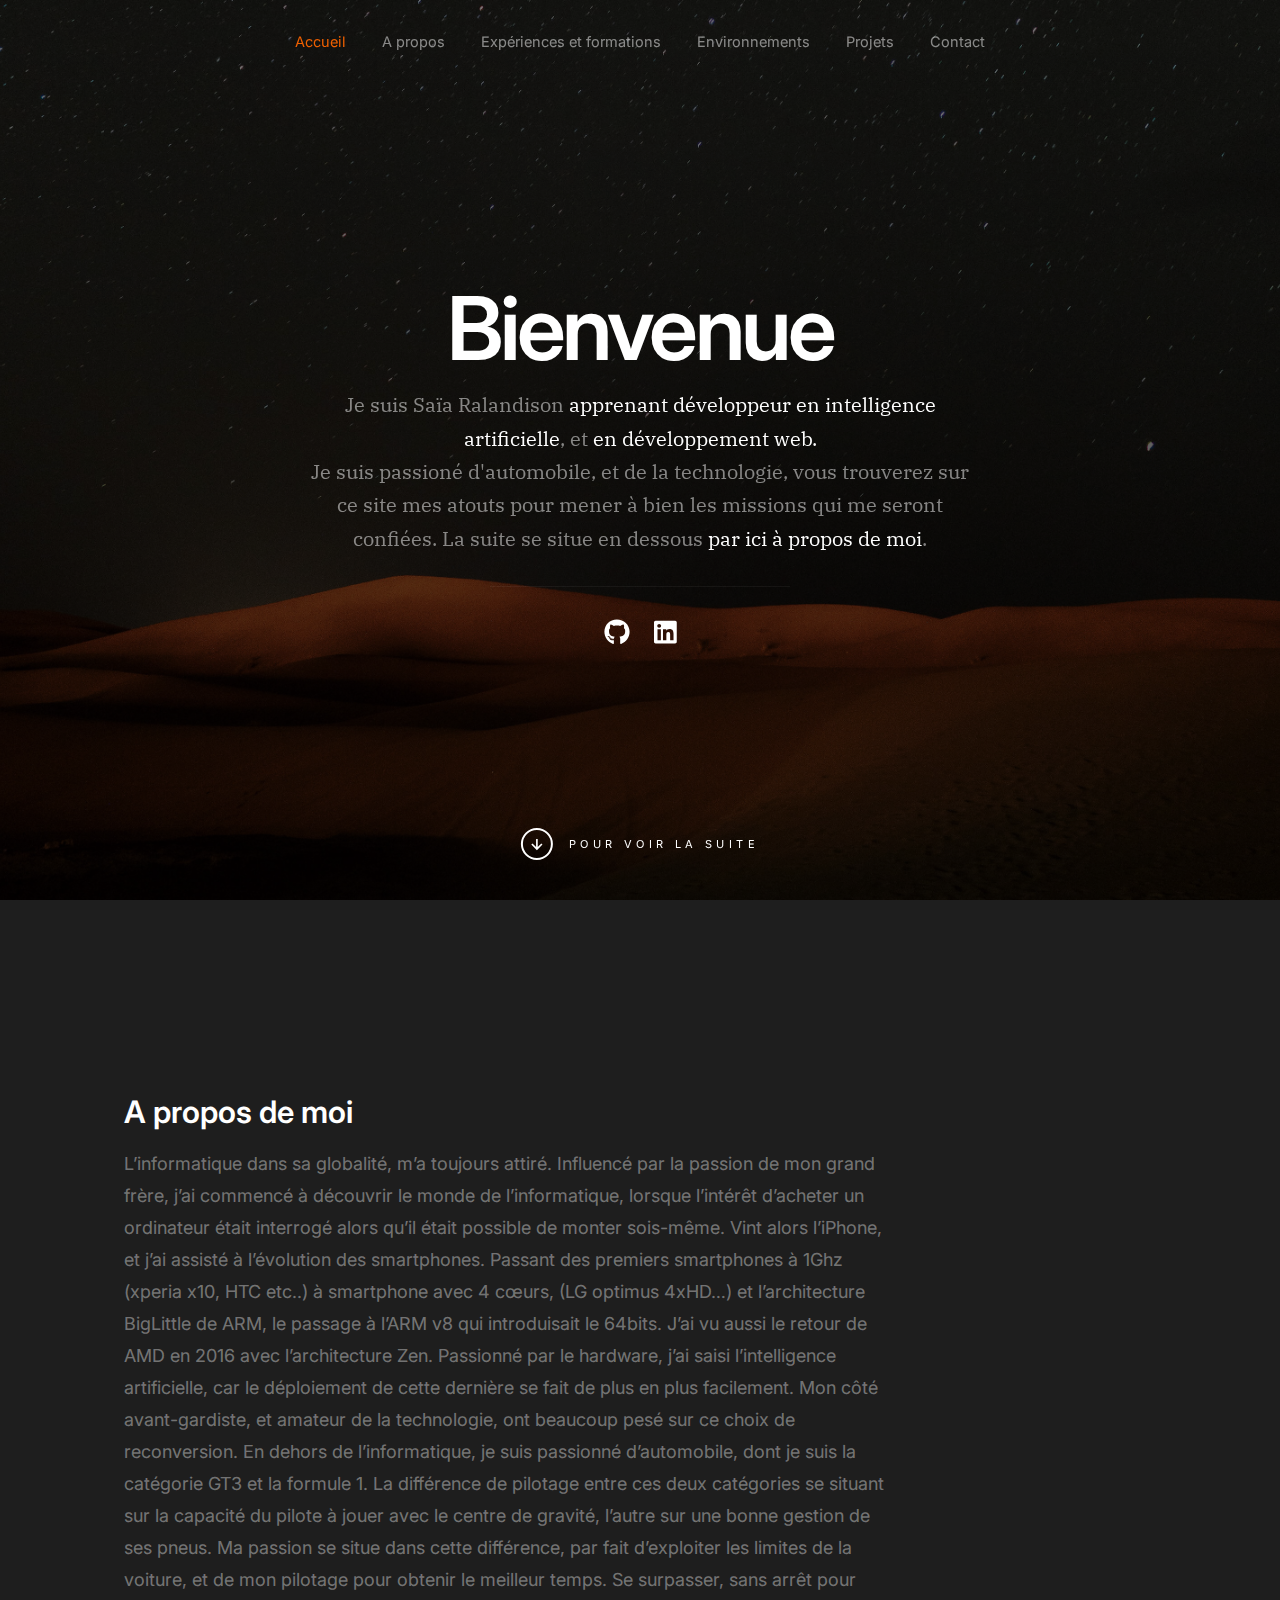
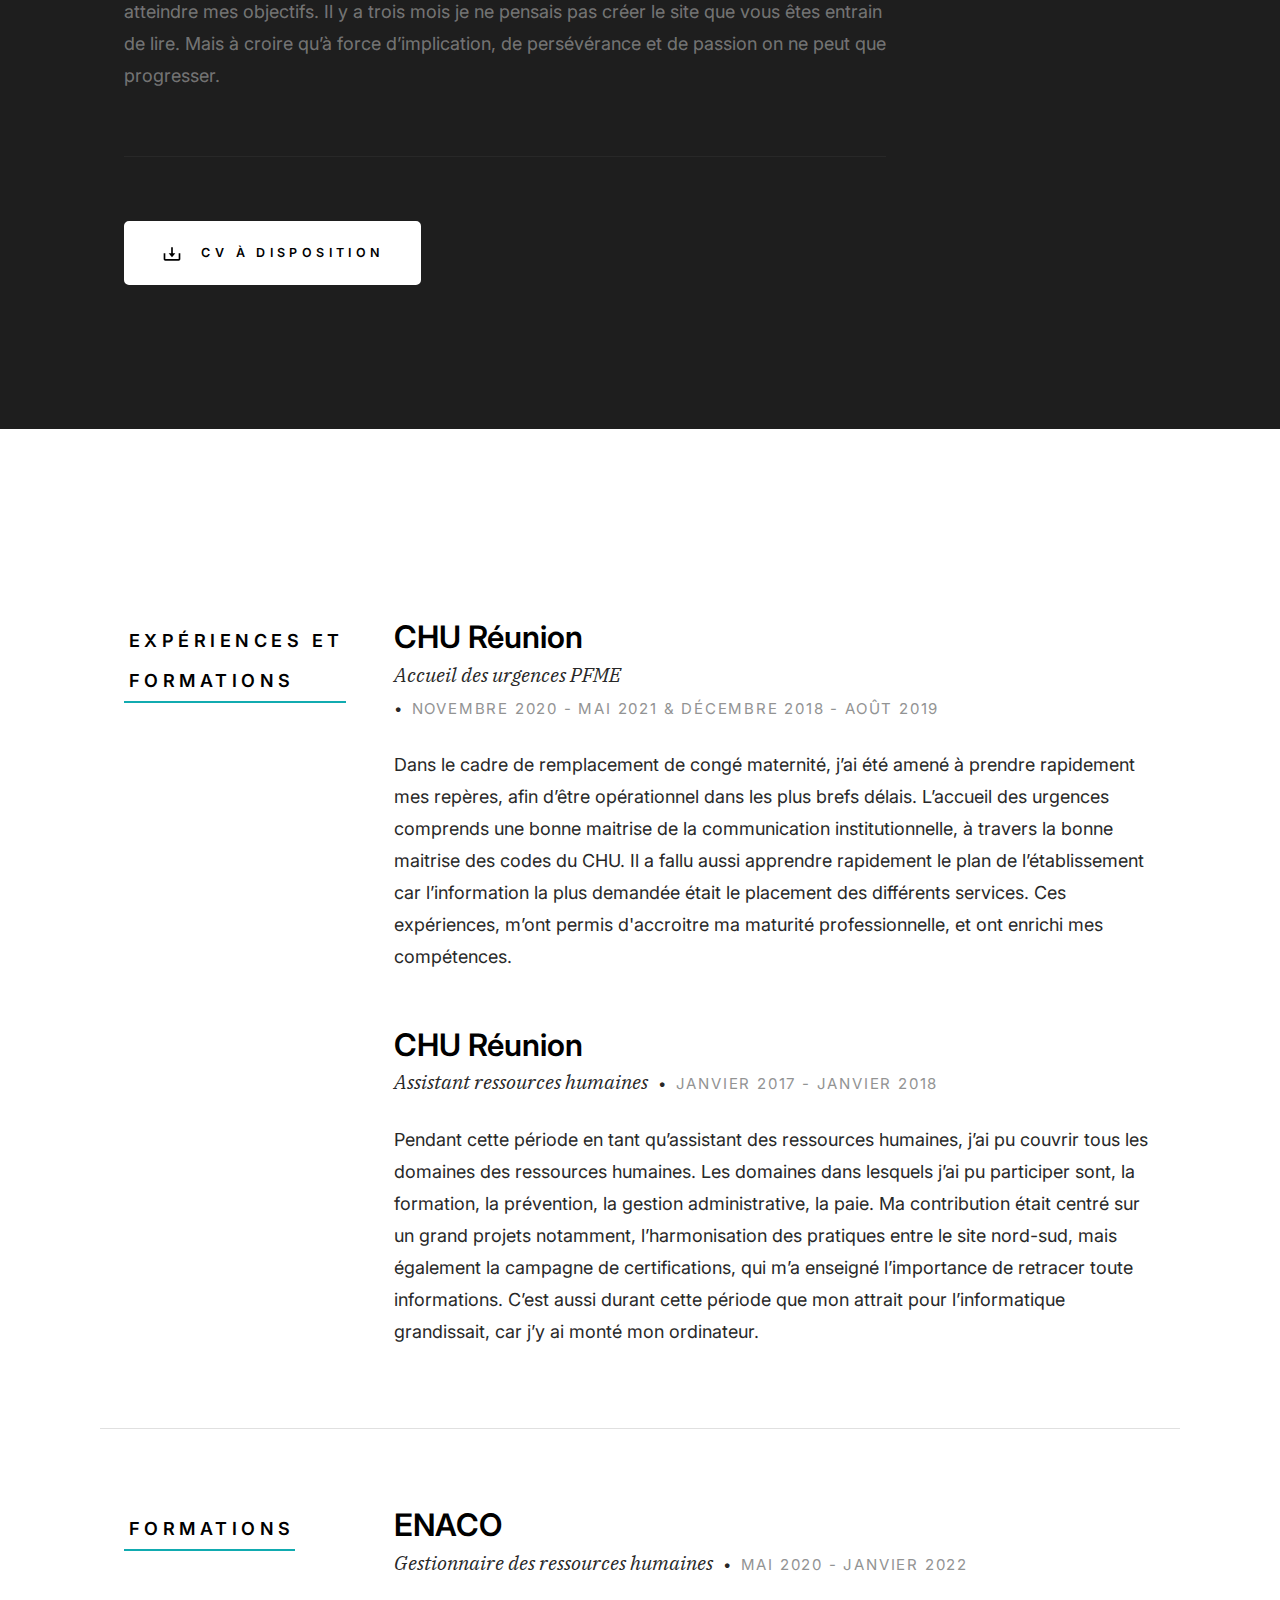
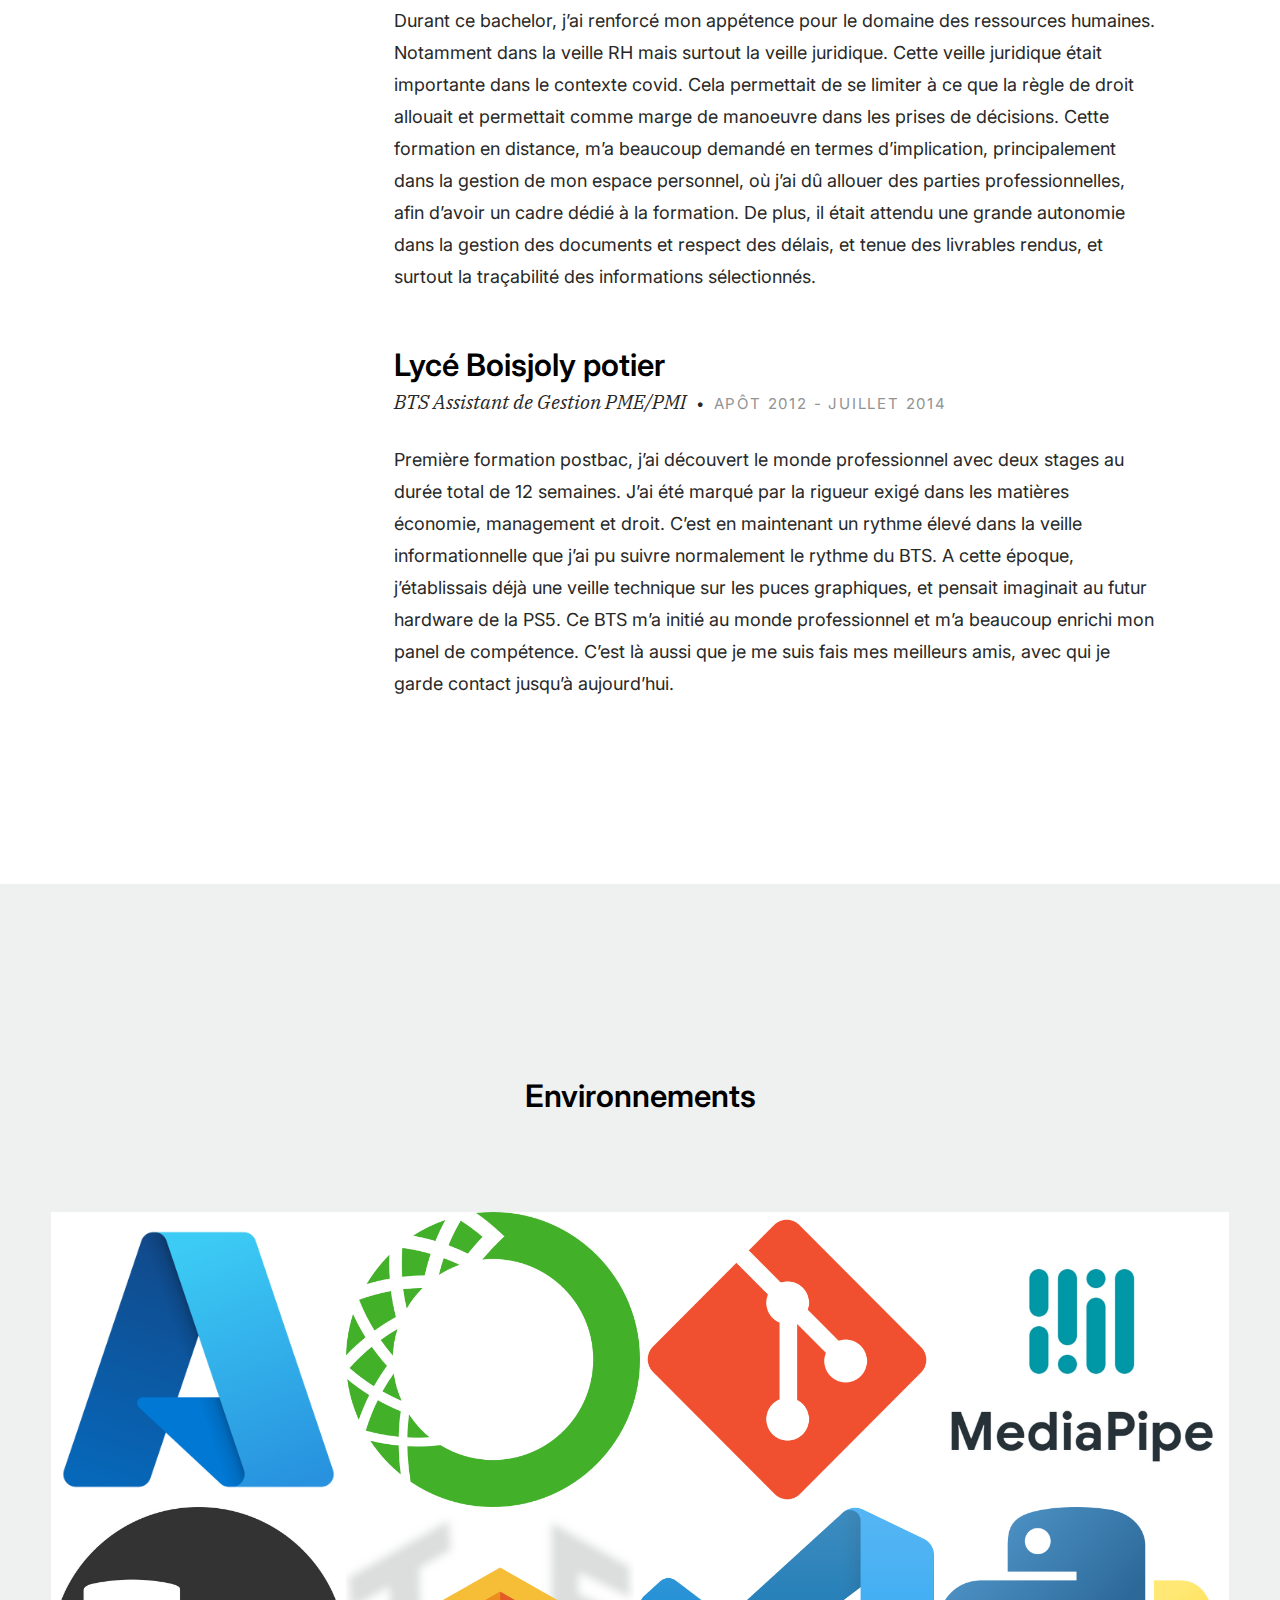
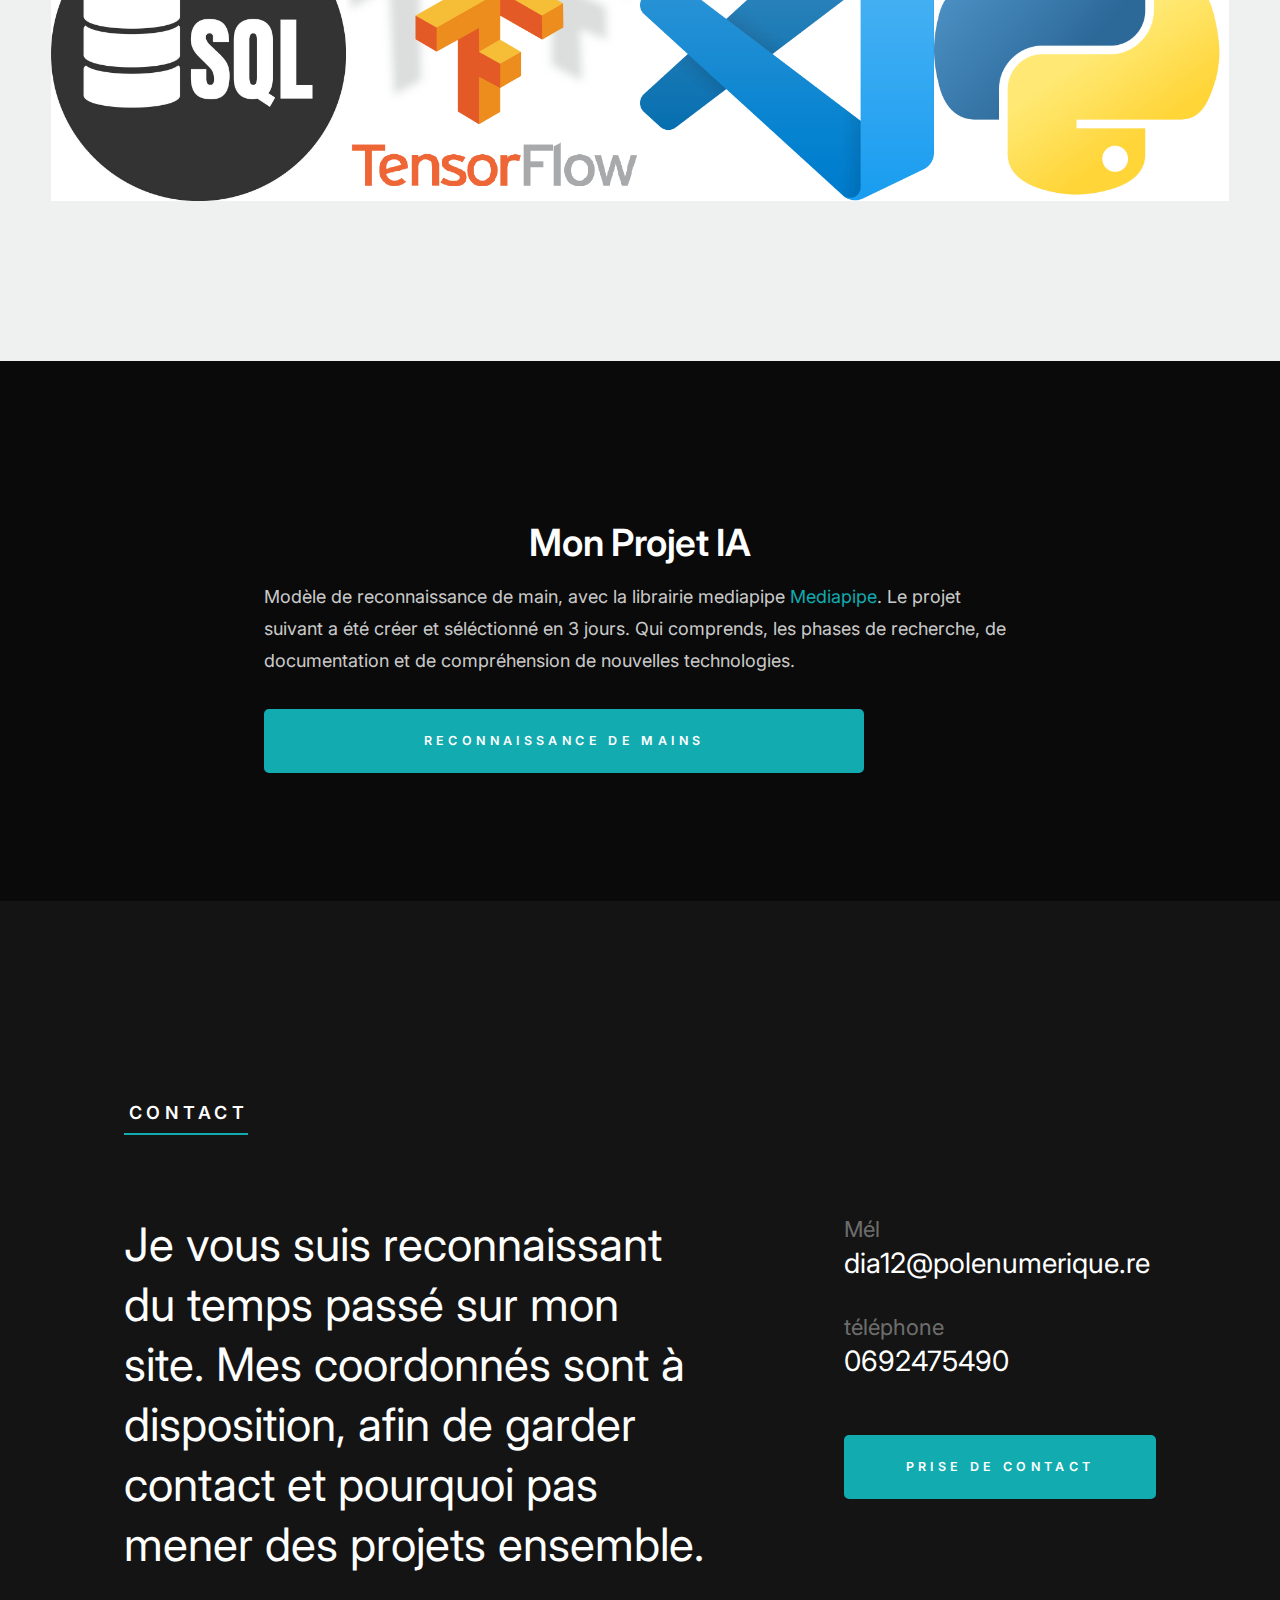
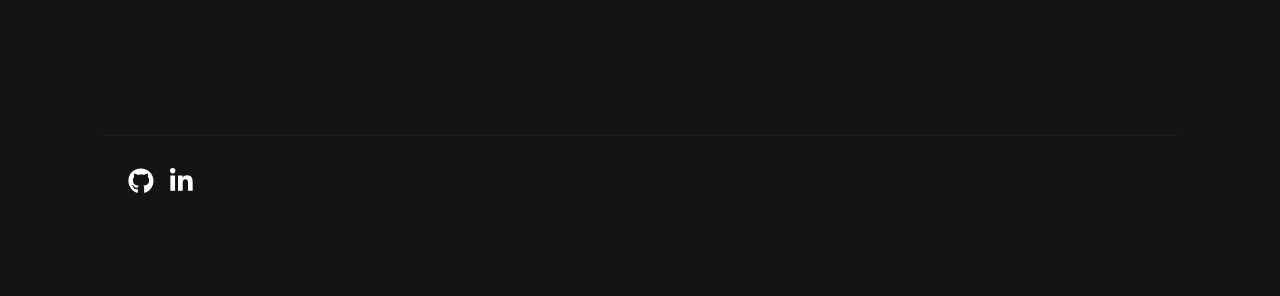
==== index.html @ fed70a03 "Maj mineur notamment meta" ====
<!DOCTYPE html>
<html class="no-js" lang="fr">
<head>

    <!--- basic page needs
    ================================================== -->
    <meta charset="utf-8">
    <title>Portfolio Saïa</title>
    <meta name="portfolio" content="">
    <meta name="saia, ralandison" content="">

    <!-- mobile specific metas
    ================================================== -->
    <meta name="viewport" content="width=device-width, initial-scale=1">

    <!-- CSS
    ================================================== -->
    <link rel="stylesheet" href="css/styles.css">
    <link rel="stylesheet" href="css/vendor.css">

    <!-- script
    ================================================== -->
    <script defer src="js/vendor/fontawesome/all.min.js"></script>

    <!-- favicons
    ================================================== -->
    <link rel="apple-touch-icon" sizes="180x180" href="apple-touch-icon.png">
    <link rel="icon" type="image/png" sizes="32x32" href="icone1.png">
    <link rel="icon" type="image/png" sizes="16x16" href="icone2.png">
    <link rel="manifest" href="site.webmanifest">

</head>

<body id="top" class="ss-preload">


    <!-- preloader
    ================================================== -->
    <div id="preloader">
        <div id="loader"></div>
    </div>


    <!-- header
    ================================================== -->
    <header class="s-header">
        <div class="row s-header__nav-wrap">
            <nav class="s-header__nav">
                <ul>
                    <li class="current"><a class="smoothscroll" href="#hero">Accueil</a></li>
                    <li><a class="smoothscroll" href="#about">A propos</a></li>
                    <li><a class="smoothscroll" href="#resume">Expériences et formations </a></li>
                    <li><a class="smoothscroll" href="#portfolio">Environnements</a></li>
                    <li><a class="smoothscroll" href="#testimonials">Projets</a></li>
                    <li><a class="smoothscroll" href="#contact">Contact</a></li>
                </ul>
            </nav>
        </div> <!-- end row -->
        
        <a class="s-header__menu-toggle" href="#0" title="Menu">
            <span class="s-header__menu-icon"></span>
        </a>
    </header> <!-- end s-header -->


    <!-- hero
    ================================================== -->
    <section id="hero" class="s-hero target-section">

        <div class="s-hero__bg rellax" data-rellax-speed="-7"></div>

        <div class="row s-hero__content">
            <div class="column">

                <div class="s-hero__content-about">

                    <h1>Bienvenue</h1>

                    <h3>
                    Je suis Saïa Ralandison <span>apprenant développeur en intelligence artificielle</span>,  et <span> en développement web.</span><br> Je suis passioné
                    d'automobile, et de la technologie, vous trouverez sur ce site mes atouts pour mener à bien les missions qui me seront confiées. La suite se situe en dessous <a class="smoothscroll" href="#about">par ici</a>
                    <a class="smoothscroll" href="#about">à propos de moi</a>.
                    </h3>
                    
                    <div class="s-hero__content-social">
                        <!-- <a href="#0"><i class="fab fa-facebook-square" aria-hidden="true"></i></a>
                        <a href="#0"><i class="fab fa-twitter" aria-hidden="true"></i></a>
                        <a href="#0"><i class="fab fa-instagram" aria-hidden="true"></i></a>
                        <a href="#0"><i class="fab fa-dribbble" aria-hidden="true"></i></a> -->
                        <a href="https://github.com/SaiaR1523"><i class="fab fa-github" aria-hidden="true"></i></a>
                        <a href="https://www.linkedin.com/in/saia-ralandison-1a84a323a/"><i class="fab fa-linkedin" aria-hidden="true"></i></a>
                    </div>

                </div> <!-- end s-hero__content-about -->

            </div>
        </div> <!-- s-hero__content -->

        <div class="s-hero__scroll">
            <a href="#about" class="s-hero__scroll-link smoothscroll">
                <span class="scroll-arrow">
                    <svg xmlns="http://www.w3.org/2000/svg" width="24" height="24" viewBox="0 0 24 24" style="fill:rgba(0, 0, 0, 1);transform:;-ms-filter:"><path d="M18.707 12.707L17.293 11.293 13 15.586 13 6 11 6 11 15.586 6.707 11.293 5.293 12.707 12 19.414z"></path></svg>
                </span>
                <span class="scroll-text">Pour voir la suite</span>
            </a>
        </div> <!-- s-hero__scroll -->

    </section> <!-- end s-hero -->


    <!-- about
    ================================================== -->
    <section id="about" class="s-about target-section">

        <div class="row">
            <!-- <div class="column large-3 tab-12">
                <img class="s-about__pic" src="images/avatars/user-06.jpg" alt="">
            </div> -->
            <div class="column large-9 tab-12 s-about__content">
                <h3>A propos de moi </h3>
                <p>
                    L’informatique dans sa globalité, m’a toujours attiré. Influencé par la passion de mon grand frère, 
                    j’ai commencé à découvrir le monde de l’informatique, lorsque l’intérêt d’acheter un ordinateur 
                    était interrogé alors qu’il était possible de monter sois-même. 
                    Vint alors l’iPhone, et j’ai assisté à l’évolution des smartphones. 
                    Passant des premiers smartphones à 1Ghz (xperia x10, HTC etc..) à smartphone avec 4 cœurs, (LG optimus 4xHD…) 
                    et l’architecture BigLittle de ARM, le passage à l’ARM v8 qui introduisait le 64bits. 
                    J’ai vu aussi le retour de AMD en 2016 avec l’architecture Zen. Passionné par le hardware, 
                    j’ai saisi l’intelligence artificielle, car le déploiement de cette dernière se fait de plus en plus facilement. 
                    Mon côté avant-gardiste, et amateur de la technologie, ont beaucoup pesé sur ce choix de reconversion. 
                    En dehors de l’informatique, je suis passionné d’automobile, dont je suis la catégorie GT3 et la formule 1. 
                    La différence de pilotage entre ces deux catégories se situant sur la capacité du pilote à 
                    jouer avec le centre de gravité, l’autre sur une bonne gestion de ses pneus. 
                    Ma passion se situe dans cette différence, par fait d’exploiter les limites de la voiture, et de mon pilotage pour obtenir le meilleur temps.  
                    Se surpasser, sans arrêt pour atteindre mes objectifs. 
                    Il y a trois mois je ne pensais pas créer le site que vous êtes entrain de lire. 
                    Mais à croire qu’à force d’implication, de persévérance et de passion on ne peut que progresser. 
                                                           
                </p>

                <hr>

                <div class="row s-about__content-bottom">
                    <!-- <div class="column w-1000-stack">
                        <h3>Contact Details</h3>
    
                        <p>
                        Jonathan Doe <br>
                        1600 Amphitheatre Parkway <br>
                        Mountain View, CA 94043 US <br>
                        <a href="tel:+1975432345">+197 543 2345</a> <br>
                        <a href="mailto:#0">sayhello@ceevee.com</a>
                        </p>
                        
                    </div> -->
                    <div class="column w-1000-stack">
                        <a href="cvSaiaR.pdf" target="_blank" class="btn btn--download">
                            <svg xmlns="http://www.w3.org/2000/svg" width="24" height="24" viewBox="0 0 24 24" style="fill:rgba(0, 0, 0, 1);transform:;-ms-filter:"><path d="M12 16L16 11 13 11 13 4 11 4 11 11 8 11z"></path><path d="M20,18H4v-7H2v7c0,1.103,0.897,2,2,2h16c1.103,0,2-0.897,2-2v-7h-2V18z"></path></svg>
                            CV à disposition 
                        </a>
                    </div>
                </div>
            </div>
        </div> <!-- end row -->

    </section> <!-- end s-about -->


    <!-- resume
    ================================================== -->
    <section id="resume" class="s-resume target-section">
        
        <div class="row s-resume__section">
            <div class="column large-3 tab-12">
                <h3 class="section-header-allcaps">Expériences et formations</h3>
            </div>
            <div class="column large-9 tab-12">
                <div class="resume-block">

                    <div class="resume-block__header">
                        <h4 class="h3">CHU Réunion</h4>
                        <p class="resume-block__header-meta">
                            <span>Accueil des urgences PFME</span> 
                            <span class="resume-block__header-date">
                                Novembre 2020 - Mai 2021 
                                & Décembre 2018 - Août 2019
                            </span>
                        </p>
                    </div>

                    <p>
                        Dans le cadre de remplacement de congé maternité, j’ai été amené à prendre rapidement mes repères, afin d’être opérationnel dans les plus brefs délais. 
                        L’accueil des urgences comprends une bonne maitrise de la communication institutionnelle, à travers la bonne maitrise des codes du CHU. 
                        Il a fallu aussi apprendre rapidement le plan de l’établissement car l’information la plus demandée était le placement des différents services. 
                        Ces expériences, m’ont permis d'accroitre ma maturité professionnelle, et ont enrichi mes compétences. 
                    </p>

                </div> <!-- end resume-block -->

                <div class="resume-block">

                    <div class="resume-block__header">
                        <h4 class="h3">CHU Réunion</h4>
                        <p class="resume-block__header-meta">
                            <span>Assistant ressources humaines</span> 
                            <span class="resume-block__header-date">
                                Janvier 2017 - Janvier 2018
                            </span>
                        </p>
                    </div>

                    <p>
                        Pendant cette période en tant qu’assistant des ressources humaines, j’ai pu couvrir tous les domaines des ressources humaines. 
                        Les domaines dans lesquels j’ai pu participer sont, la formation, la prévention, la gestion administrative, la paie. 
                        Ma contribution était centré sur un grand projets notamment, l’harmonisation des pratiques entre le site nord-sud, 
                        mais également la campagne de certifications, qui m’a enseigné l’importance de retracer toute informations. 
                        C’est aussi durant cette période que mon attrait pour l’informatique grandissait, car j’y ai monté mon ordinateur. 
                    </p>

                </div> <!-- end resume-block -->

            </div>
        </div> <!-- s-resume__section -->


        <div class="row s-resume__section">
            <div class="column large-3 tab-12">
                <h3 class="section-header-allcaps">Formations</h3>
            </div>
            <div class="column large-9 tab-12">
                <div class="resume-block">

                    <div class="resume-block__header">
                        <h4 class="h3">ENACO</h4>
                        <p class="resume-block__header-meta">
                            <span>Gestionnaire des ressources humaines</span> 
                            <span class="resume-block__header-date">
                                Mai 2020 - Janvier 2022
                            </span>
                        </p>
                    </div>

                    <p>
                        Durant ce bachelor, j’ai renforcé mon appétence pour le domaine des ressources humaines. Notamment dans la veille RH mais surtout la veille juridique. 
                        Cette veille juridique était importante dans le contexte covid. 
                        Cela permettait de se limiter à ce que la règle de droit allouait et permettait comme marge de manoeuvre dans les prises de décisions. 
                        Cette formation en distance, m’a beaucoup demandé en termes d’implication, principalement dans la gestion de mon espace personnel, 
                        où j’ai dû allouer des parties professionnelles, afin d’avoir un cadre dédié à la formation. 
                        De plus, il était attendu une grande autonomie dans la gestion des documents et respect des délais, et tenue des livrables rendus, 
                        et surtout la traçabilité des informations sélectionnés. 
                    </p>

                </div> <!-- end resume-block -->

                <div class="resume-block">

                    <div class="resume-block__header">
                        <h4 class="h3">Lycé Boisjoly potier</h4>
                        <p class="resume-block__header-meta">
                            <span>BTS Assistant de Gestion PME/PMI</span> 
                            <span class="resume-block__header-date">
                                Apôt 2012 - Juillet 2014 
                            </span>
                        </p>
                    </div>

                    <p>
                        Première formation postbac, j’ai découvert le monde professionnel avec deux stages au durée total de 12 semaines. 
                        J’ai été marqué par la rigueur exigé dans les matières économie, management et droit. 
                        C’est en maintenant un rythme élevé dans la veille informationnelle que j’ai pu suivre normalement le rythme du BTS. 
                        A cette époque, j’établissais déjà une veille technique sur les puces graphiques, et pensait imaginait au futur hardware de la PS5. 
                        Ce BTS m’a initié au monde professionnel et m’a beaucoup enrichi mon panel de compétence. 
                        C’est là aussi que je me suis fais mes meilleurs amis, avec qui je garde contact jusqu’à aujourd’hui.
                    </p>

                </div> <!-- end resume-block -->
            </div>
        </div> <!-- s-resume__section -->




    </section> <!-- end s-resume -->


    <!-- portfolio
    ================================================== -->
    <section id="portfolio" class="s-portfolio target-section">

        <div class="row s-portfolio__header">
            <div class="column large-12">
                <h3>Environnements</h3>
            </div>
        </div>

        <div class="row collapse block-large-1-4 block-medium-1-3 block-tab-1-2 block-500-stack folio-list">

            <div class="column folio-item">
                <a href="https://azure.microsoft.com/fr-fr/" class="folio-item__thumb modal-01" id="">
                    <img src="images/logoAzure.png" 
                         srcset="images/logoAzure.png, 
                                 images/logoAzure.png" alt="">
                </a>
            </div> <!-- end folio-item -->

            <div class="column folio-item">
                <a href="https://www.anaconda.com/products/distribution" class="folio-item__thumb modal-02" id="">
                    <img src="images/LogoAnaconda.png" 
                         srcset="images/LogoAnaconda.png, 
                         images/LogoAnaconda.png" alt="">
                </a>
            </div> <!-- end folio-item -->

            <div class="column folio-item">
                <a href="https://github.com/" class="folio-item__thumb modal-03" id="">
                    <img src="images/logoGit.png" 
                         srcset="images/logoGit.png, 
                         images/logoGit.png" alt="">
                </a>
            </div> <!-- end folio-item -->

            <div class="column folio-item">
                <a href="https://google.github.io/mediapipe/" class="folio-item__thumb modal-04" id="">
                    <img src="images/logoMediapipe.png" 
                         srcset="images/logoMediapipe.png, 
                         images/logoMediapipe.png" alt="">
                </a>
            </div> <!-- end folio-item -->

            <div class="column folio-item">
                <a href="https://sql.sh/" class="folio-item__thumb modal-05" id="">
                    <img src="images/logoSql.jpg" 
                         srcset="images/logoSql.jpg, 
                         images/logoSql.jpg" alt="">
                </a>
            </div> <!-- end folio-item -->

            <div class="column folio-item">
                <a href="https://www.tensorflow.org/" class="folio-item__thumb modal-06" id="">
                    <img src="images/logoTensor.png" 
                         srcset="images/logoTensor.png, 
                         images/logoTensor.png" alt="">
                </a>
            </div> <!-- end folio-item -->

            <div class="column folio-item">
                <a href="https://code.visualstudio.com/" class="folio-item__thumb modal-07" id="">
                    <img src="images/logoVsCode.png" 
                         srcset="images/logoVsCode.png, 
                         images/logoVsCode.png" alt="">
                </a>
            </div> <!-- end folio-item -->

            <div class="column folio-item">
                <a href="https://docs.python.org/3/library/index.html" class="folio-item__thumb modal-08" id="">
                    <img src="images/logoPython.jpg" 
                         srcset="images/logoPython.jpg, 
                         images/logoPython.jpg" alt="">
                </a>
            </div> <!-- end folio-item -->

        </div> <!-- end folio-list -->


        <!-- Modal Templates Popup
        =========================================================== -->
        <div id="modal-01" hidden>
            <div class="modal-popup">
                <img src="images/portfolio/gallery/g-droplet.jpg" alt="" />
    
                <div class="modal-popup__desc">
                    <h5>Droplet</h5>
                    <p>Odio soluta enim quos sit asperiores rerum rerum repudiandae cum. Vel voluptatem alias qui assumenda iure et expedita voluptatem. Ratione officiis quae.</p>
                    <ul class="modal-popup__cat">
                        <li>Branding</li>
                        <li>Product Design</li>
                    </ul>
                </div>
    
                <a href="https://www.behance.net/" class="modal-popup__details">Project link</a>
            </div>
        </div> <!-- end modal -->

        <div id="modal-02" hidden>
            <div class="modal-popup">
                <img src="images/portfolio/gallery/g-lamp.jpg" alt="" />
    
                <div class="modal-popup__desc">
                    <h5>The Lamp</h5>
                    <p>Proin gravida nibh vel velit auctor aliquet. Aenean sollicitudin, lorem quis bibendum auctor, nisi elit consequat ipsum, nec sagittis sem nibh id elit.</p>
                    <ul class="modal-popup__cat">
                        <li>Branding</li>
                    </ul>
                </div>
    
                <a href="https://www.behance.net/" class="modal-popup__details">Project link</a>
            </div>
        </div> <!-- end modal -->

        <div id="modal-03" hidden>
            <div class="modal-popup">
                <img src="images/portfolio/gallery/g-minimalismo.jpg" alt="" />
    
                <div class="modal-popup__desc">
                    <h5>Minimalismo</h5>
                    <p>Exercitationem reprehenderit quod explicabo consequatur aliquid ut magni ut. Deleniti quo corrupti illum velit eveniet ratione necessitatibus ipsam mollitia.</p>
                    <ul class="modal-popup__cat">
                        <li>Product Design</li>
                    </ul>
                </div>
    
                <a href="https://www.behance.net/" class="modal-popup__details">Project link</a>
            </div>
        </div> <!-- end modal -->

        <div id="modal-04" hidden>
            <div class="modal-popup">
                <img src="images/portfolio/gallery/g-shutterbug.jpg" alt="" />
    
                <div class="modal-popup__desc">
                    <h5>Shutterbug</h5>
                    <p>Dolores velit qui quos nobis. Aliquam delectus voluptas quos possimus non voluptatem voluptas voluptas. Est doloribus eligendi porro doloribus voluptatum.</p>
                    <ul class="modal-popup__cat">
                        <li>E-Commerce</li>
                    </ul>
                </div>
    
                <a href="https://www.behance.net/" class="modal-popup__details">Project link</a>
            </div>
        </div> <!-- end modal -->

        <div id="modal-05" hidden>
            <div class="modal-popup">

                <img src="images/portfolio/gallery/g-fuji.jpg" alt="" />
    
                <div class="modal-popup__desc">
                    <h5>Fuji</h5>
                    <p>Proin gravida nibh vel velit auctor aliquet. Aenean sollicitudin, lorem quis bibendum auctor, nisi elit consequat ipsum, nec sagittis sem nibh id elit.</p>
                    <ul class="modal-popup__cat">
                        <li>Product Design</li>
                    </ul>
                </div>
    
                <a href="https://www.behance.net/" class="modal-popup__details">Project link</a>
            </div>
        </div> <!-- end modal -->

        <div id="modal-06" hidden>
            <div class="modal-popup">
                <img src="images/portfolio/gallery/g-skaterboy.jpg" alt="" />
    
                <div class="modal-popup__desc">
                    <h5>Skaterboy</h5>
                    <p>Quisquam vel libero consequuntur autem voluptas. Qui aut vero. Omnis fugit mollitia cupiditate voluptas. Aenean sollicitudin, lorem quis bibendum auctor.</p>
                    <ul class="modal-popup__cat">
                        <li>Branding</li>
                        <li>Product Design</li>
                    </ul>
                </div>
    
                <a href="https://www.behance.net/" class="modal-popup__details">Project link</a>
            </div>
        </div> <!-- end modal -->

        <div id="modal-07" hidden>
            <div class="modal-popup">
                <img src="images/portfolio/gallery/g-rucksack.jpg" alt="" />
    
                <div class="modal-popup__desc">
                    <h5>Rucksack</h5>
                    <p>Odio soluta enim quos sit asperiores rerum rerum repudiandae cum. Vel voluptatem alias qui assumenda iure et expedita voluptatem. Ratione officiis quae.</p>
                    <ul class="modal-popup__cat">
                        <li>Branding</li>
                        <li>Product Design</li>
                    </ul>
                </div>
    
                <a href="https://www.behance.net/" class="modal-popup__details">Project link</a>
            </div>
        </div> <!-- end modal -->

        <div id="modal-08" hidden>
            <div class="modal-popup">
                <img src="images/portfolio/gallery/g-sanddunes.jpg" alt="" />
    
                <div class="modal-popup__desc">
                    <h5>Sand Dunes</h5>
                    <p>Proin gravida nibh vel velit auctor aliquet. Aenean sollicitudin, lorem quis bibendum auctor, nisi elit consequat ipsum, nec sagittis sem nibh id elit.</p>
                    <ul class="modal-popup__cat">
                        <li>Web Design</li>
                    </ul>
                </div>
    
                <a href="https://www.behance.net/" class="modal-popup__details">Project link</a>
            </div>
        </div> <!-- end modal -->


    </section> <!-- end s-portfolio -->


    <!-- CTA
    ================================================== -->
    <section id="testimonials" class="s-testimonials target-section">

        <div class="row">
            <div class="column">
                <h3 class="h2 section-desc">
                    Mon Projet IA
                </h3>
            </div>
        </div> <!-- end heading-block -->

        <div class="row cta-content">
            <div class="column">
                <p>
               Modèle de reconnaissance de main, avec la librairie mediapipe <a href="https://google.github.io/mediapipe/">Mediapipe</a>.
                Le projet suivant a été créer et séléctionné en 3 jours. Qui comprends, les phases
                de recherche, de documentation et de compréhension de nouvelles technologies.
                </p>

                <a href="projet1a/siteIa.html" class="btn btn--primary h-full-width">Reconnaissance de mains</a>
            </div>
        </div> <!-- end cta-content -->

    </section> <!-- end s-cta -->


    <!-- contact
    ================================================== -->
    <section id="contact" class="s-contact target-section">

        <div class="row s-contact__header">
            <div class="column large-12">
                <h3 class="section-header-allcaps">Contact</h3>
            </div>
        </div>

        <div class="row s-contact__content">

            <div class="column large-7 medium-12">

                <h4 class="huge-text">
                Je vous suis reconnaissant du temps passé sur mon site. 
                Mes coordonnés sont à disposition, afin de garder contact et pourquoi pas mener des projets ensemble.
                </h4> 

            </div>

            <div class="column large-4 medium-12">

                <div class="row contact-infos">
                    <div class="column large-12 medium-6 tab-12">
                        <div class="contact-block">
                            <h5 class="contact-block__header">
                                Mél
                            </h5>
                            <p class="contact-block__content">
                                <a class="mailtoui" href="mailto:dia12@polenumerique.re">dia12@polenumerique.re</a>
                            </p>
                        </div> <!-- end contact-block -->
                    </div>
                    <div class="column large-12 medium-6 tab-12">
                        <div class="contact-block">
                            <h5 class="contact-block__header">
                                téléphone
                            </h5>
                            <p class="contact-block__content">
                                <a href="tel:+262692475490">0692475490</a>
                            </p>
                        </div> <!-- end contact-block -->
                    </div>

                    <div class="column large-12">
                        <a href="mailto:dia12@polenumerique.re" class="mailtoui btn btn--primary h-full-width">Prise de contact </a>
                    </div>
                </div> <!-- end contact-infos -->

            </div>
        </div> <!-- s-contact__content -->

    </section> <!-- end s-contact -->
    

    <!-- footer
    ================================================== -->
    <footer class="s-footer">
        <div class="row">
            <div class="column large-4 medium-6 w-1000-stack s-footer__social-block">
                <ul class="s-footer__social">
                    <!-- <li><a href="#0"><i class="fab fa-facebook-f" aria-hidden="true"></i></a></li>
                    <li><a href="#0"><i class="fab fa-twitter" aria-hidden="true"></i></a></li>
                    <li><a href="#0"><i class="fab fa-instagram" aria-hidden="true"></i></a></li> -->
                    <li><a href="https://github.com/SaiaR1523"><i class="fab fa-github" aria-hidden="true"></i></a></li>
                    <li><a href="https://www.linkedin.com/in/saia-ralandison-1a84a323a/"><i class="fab fa-linkedin-in" aria-hidden="true"></i></a></li>
                </ul>
            </div>

            <!-- <div class="column large-7 medium-6 w-1000-stack ss-copyright">
                <span>© Copyright Ceevee 2021</span> 
                <span>Design by <a href="https://www.styleshout.com/">StyleShout</a></span>
            </div>
        </div> -->

        <div class="ss-go-top">
            <a class="smoothscroll" title="Back to Top" href="#top">
                <svg xmlns="http://www.w3.org/2000/svg" viewBox="0 0 24 24"><path d="M6 4h12v2H6zm5 10v6h2v-6h5l-6-6-6 6z"/></svg>
             </a>
        </div> <!-- end ss-go-top -->
    </footer>


    <!-- Java Script
    ================================================== -->
    <script src="js/plugins.js"></script>
    <script src="js/main.js"></script>

</body>

</html>
---- css/styles.css ----
/* =================================================================== 
 * Ceevee Main Stylesheet
 * Template Ver. 2.0.0
 * 01-03-2021
 * ------------------------------------------------------------------
 *
 * TOC:
 * # settings and variables
 *      ## fonts
 *      ## colors
 *      ## vertical spacing and typescale
 *      ## grid variables
 * # normalize
 * # basic/base setup styles
 *      ## media
 *      ## typography resets
 *      ## links
 *      ## inputs
 * # Grid v3.0.0
 *      ## medium screen devices
 *      ## tablets
 *      ## mobile devices
 *      ## small mobile devices <= 400px
 * # block grids
 *      ## block grids - medium screen devices
 *      ## block grids - tablets
 *      ## block grids - mobile devices
 *      ## block grids - small mobile devices <= 400px
 * # MISC 
 * # custom grid, block grid STACK breakpoints
 * # base style overrides 
 *      ## links
 * # typography & general theme styles
 *      ## Lists
 *      ## responsive video container
 *      ## floated image
 *      ## tables
 *      ## spacing
 * # preloader
 *      ## page loaded
 * # forms 
 *      ## Style Placeholder Text
 * # buttons 
 * # additional components
 *      ## skillbars
 *      ## alert box
 *      ## pagination 
 * # common and reusable styles
 *      ## animation stuff 
 *      ## MailtoUI style overrides
 * # site header
 *      ## header nav
 *      ## mobile menu toggle 
 * # hero
 *      ## hero content
 *      ## hero social
 *      ## hero scrolldown
 *      ## animate intro content
 * # resume 
 *      ## resume block
 * # portfolio
 *      ## portfolio list
 *      ## modal popup
 * # CTA
 * # testimonials
 *      ## swiper style overrides
 *      ## testimonial slider 
 * # contact
 *      ## contact block
 * # footer
 *      ## footer social
 *      ## copyright
 *      ## go top
 *
 * ------------------------------------------------------------------ */


/* ===================================================================
 * # settings and variables
 *
 * ------------------------------------------------------------------- */

/* ------------------------------------------------------------------- 
 * ## fonts
 * ------------------------------------------------------------------- */
@import url("https://fonts.googleapis.com/css2?family=IBM+Plex+Serif:ital,wght@0,300;0,400;0,500;0,600;0,700;1,200;1,300;1,400;1,500;1,600&family=Inter:wght@300;400;500;600;700&display=swap");
:root {
    --font-1: "Inter", sans-serif;
    --font-2: "IBM Plex Serif", serif;
    /* monospace
     */
    --font-mono: Consolas, "Andale Mono", Courier, "Courier New", monospace;
}

/* ------------------------------------------------------------------- 
 * ## colors
 * ------------------------------------------------------------------- */
:root {
    /* color-1(#11ABB0)
     * color-2(#F06000)
     */
    --color-1: hsla(182, 82%, 38%, 1);
    --color-2: hsla(24, 100%, 47%, 1);

    /* theme color variations
     */
    --color-1-lighter: hsla(182, 82%, 58%, 1);
    --color-1-light  : hsla(182, 82%, 48%, 1);
    --color-1-dark   : hsla(182, 82%, 28%, 1);
    --color-1-darker : hsla(182, 82%, 18%, 1);
    --color-2-lighter: hsla(24, 100%, 67%, 1);
    --color-2-light  : hsla(24, 100%, 57%, 1);
    --color-2-dark   : hsla(24, 100%, 37%, 1);
    --color-2-darker : hsla(24, 100%, 27%, 1);

    /* feedback colors
     * color-error(#ffd1d2), color-success(#c8e675), 
     * color-info(#d7ecfb), color-notice(#fff099)
     */
    --color-error          : hsla(359, 100%, 91%, 1);
    --color-success        : hsla(76, 69%, 68%, 1);
    --color-info           : hsla(205, 82%, 91%, 1);
    --color-notice         : hsla(51, 100%, 80%, 1);
    --color-error-content  : hsla(359, 50%, 50%, 1);
    --color-success-content: hsla(76, 29%, 28%, 1);
    --color-info-content   : hsla(205, 32%, 31%, 1);
    --color-notice-content : hsla(51, 30%, 30%, 1);

    /* shades 
     * generated using 
     * Tint & Shade Generator 
     * (https://maketintsandshades.com/)
     */
    --color-black  : #000000;
    --color-gray-19: #0a0a0a;
    --color-gray-18: #141414;
    --color-gray-17: #1e1e1e;
    --color-gray-16: #282828;
    --color-gray-15: #323333;
    --color-gray-14: #3b3d3d;
    --color-gray-13: #454747;
    --color-gray-12: #4f5151;
    --color-gray-11: #595b5b;
    --color-gray-10: #636565;
    --color-gray-9 : #737474;
    --color-gray-8 : #828484;
    --color-gray-7 : #929393;
    --color-gray-6 : #a1a3a3;
    --color-gray-5 : #b1b2b2;
    --color-gray-4 : #c1c1c1;
    --color-gray-3 : #d0d1d1;
    --color-gray-2 : #e0e0e0;
    --color-gray-1 : #eff0f0;
    --color-white  : #ffffff;

    /* text
     */
    --color-text       : var(--color-gray-16);
    --color-text-dark  : var(--color-black);
    --color-text-light : var(--color-gray-7);
    --color-placeholder: var(--color-gray-7);

    /* buttons
     */
    --color-btn                   : var(--color-gray-3);
    --color-btn-text              : var(--color-black);
    --color-btn-hover             : var(--color-black);
    --color-btn-hover-text        : var(--color-white);
    --color-btn-primary           : var(--color-1);
    --color-btn-primary-text      : var(--color-white);
    --color-btn-primary-hover     : var(--color-2);
    --color-btn-primary-hover-text: var(--color-white);
    --color-btn-stroke            : var(--color-black);
    --color-btn-stroke-text       : var(--color-black);
    --color-btn-stroke-hover      : var(--color-black);
    --color-btn-stroke-hover-text : var(--color-white);

    /* others
     */
    --color-bg     : var(--color-gray-18);
    --color-border : var(--color-gray-2);
    --border-radius: 5px;
}

/* ------------------------------------------------------------------- 
 * ## vertical spacing and typescale
 * ------------------------------------------------------------------- */
:root {

    /* spacing
     * base font size: 18px 
     * vertical space unit : 32px
     */
    --base-size: 62.5%;
    --base-font-size: 1.8rem;
    --space: 3.2rem;

    /* vertical spacing 
     */
    --vspace-0_125: calc(0.125 * var(--space));
    --vspace-0_25 : calc(0.25 * var(--space));
    --vspace-0_5  : calc(0.5 * var(--space));
    --vspace-0_75 : calc(0.75 * var(--space));
    --vspace-0_875: calc(0.875 * var(--space));
    --vspace-1    : calc(var(--space));
    --vspace-1_25 : calc(1.25 * var(--space));
    --vspace-1_5  : calc(1.5 * var(--space));
    --vspace-1_75 : calc(1.75 * var(--space));
    --vspace-2    : calc(2 * var(--space));
    --vspace-2_5  : calc(2.5 * var(--space));
    --vspace-3    : calc(3 * var(--space));
    --vspace-3_5  : calc(3.5 * var(--space));
    --vspace-4    : calc(4 * var(--space));
    --vspace-4_5  : calc(4.5 * var(--space));
    --vspace-5    : calc(5 * var(--space));

    /* type scale
     * ratio 1:2 | base: 18px
     * -------------------------------------------------------
     *
     * --text-display-3 = (77.40px)
     * --text-display-2 = (64.50px)
     * --text-display-1 = (53.75px)
     * --text-xxxl      = (44.79px)
     * --text-xxl       = (37.32px)
     * --text-xl        = (31.10px)
     * --text-lg        = (25.92px)
     * --text-md        = (21.60px)
     * --text-size      = (18.00px) BASE
     * --text-sm        = (15.00px)
     * --text-xs        = (12.50px)
     *
     * -------------------------------------------------------
     */
    --text-scale-ratio: 1.2;
    --text-size       : var(--base-font-size);
    --text-xs         : calc((var(--text-size) / var(--text-scale-ratio)) / var(--text-scale-ratio));
    --text-sm         : calc(var(--text-xs) * var(--text-scale-ratio));
    --text-md         : calc(var(--text-sm) * var(--text-scale-ratio) * var(--text-scale-ratio));
    --text-lg         : calc(var(--text-md) * var(--text-scale-ratio));
    --text-xl         : calc(var(--text-lg) * var(--text-scale-ratio));
    --text-xxl        : calc(var(--text-xl) * var(--text-scale-ratio));
    --text-xxxl       : calc(var(--text-xxl) * var(--text-scale-ratio));
    --text-display-1  : calc(var(--text-xxxl) * var(--text-scale-ratio));
    --text-display-2  : calc(var(--text-display-1) * var(--text-scale-ratio));
    --text-display-3  : calc(var(--text-display-2) * var(--text-scale-ratio));

    /* default button height
     */
    --vspace-btn: var(--vspace-2);
}

/* on mobile devices below 600px
 */
@media screen and (max-width: 600px) {
    :root {
        --base-font-size: 1.6rem;
        --space: 2.8rem;
    }
}

/* ------------------------------------------------------------------- 
 * ## grid variables
 * ------------------------------------------------------------------- */
:root {

    /* widths for rows and containers
     */
    --width-full    : 100%;
    --width-max     : 1080px;
    --width-wide    : 1400px;
    --width-wider   : 1600px;
    --width-widest  : 1800px;
    --width-narrow  : 800px;
    --width-narrower: 600px;
    --width-grid-max: var(--width-max);

    /* gutters
     */
    --gutter-lg : 2.4rem;
    --gutter-md : 2rem;
    --gutter-mob: 1rem;
}


/* ==========================================================================
 * # normalize
 * normalize.css v8.0.1 | MIT License |
 * github.com/necolas/normalize.css
 *
 * -------------------------------------------------------------------------- */

/* ------------------------------------------------------------------- 
 * ## document
 * ------------------------------------------------------------------- */

/* 1. Correct the line height in all browsers.
 * 2. Prevent adjustments of font size after orientation changes in iOS.*/

html {
    line-height: 1.15;
    /* 1 */
    -webkit-text-size-adjust: 100%;
    /* 2 */
}

/* ------------------------------------------------------------------- 
 * ## sections
 * ------------------------------------------------------------------- */

/* Remove the margin in all browsers. */

body {
    margin: 0;
}

/* Render the `main` element consistently in IE. */

main {
    display: block;
}

/* Correct the font size and margin on `h1` elements within `section` and
 * `article` contexts in Chrome, Firefox, and Safari. */

h1 {
    font-size: 2em;
    margin: 0.67em 0;
}

/* ------------------------------------------------------------------- 
 * ## grouping
 * ------------------------------------------------------------------- */

/* 1. Add the correct box sizing in Firefox.
 * 2. Show the overflow in Edge and IE. */

hr {
    -webkit-box-sizing: content-box;
    box-sizing: content-box;
    /* 1 */
    height: 0;
    /* 1 */
    overflow: visible;
    /* 2 */
}

/* 1. Correct the inheritance and scaling of font size in all browsers.
 * 2. Correct the odd `em` font sizing in all browsers. */

pre {
    font-family: monospace, monospace;
    /* 1 */
    font-size: 1em;
    /* 2 */
}

/* ------------------------------------------------------------------- 
 * ## text-level semantics
 * ------------------------------------------------------------------- */

/* Remove the gray background on active links in IE 10. */

a {
    background-color: transparent;
}

/* 1. Remove the bottom border in Chrome 57-
 * 2. Add the correct text decoration in Chrome, Edge, IE, Opera, and Safari. */

abbr[title] {
    border-bottom: none;
    /* 1 */
    text-decoration: underline;
    /* 2 */
    -webkit-text-decoration: underline dotted;
    text-decoration: underline dotted;
    /* 2 */
}

/* Add the correct font weight in Chrome, Edge, and Safari. */

b, strong {
    font-weight: bolder;
}

/* 1. Correct the inheritance and scaling of font size in all browsers.
 * 2. Correct the odd `em` font sizing in all browsers. */

code, kbd, samp {
    font-family: monospace, monospace;
    /* 1 */
    font-size: 1em;
    /* 2 */
}

/* Add the correct font size in all browsers. */

small {
    font-size: 80%;
}

/* Prevent `sub` and `sup` elements from affecting the line height in
 * all browsers. */

sub, sup {
    font-size: 75%;
    line-height: 0;
    position: relative;
    vertical-align: baseline;
}

sub {
    bottom: -0.25em;
}

sup {
    top: -0.5em;
}

/* ------------------------------------------------------------------- 
 * ## embedded content
 * ------------------------------------------------------------------- */

/* Remove the border on images inside links in IE 10. */

img {
    border-style: none;
}

/* ------------------------------------------------------------------- 
 * ## forms
 * ------------------------------------------------------------------- */

/* 1. Change the font styles in all browsers.
 * 2. Remove the margin in Firefox and Safari. */

button, input, optgroup, select, textarea {
    font-family: inherit;
    /* 1 */
    font-size: 100%;
    /* 1 */
    line-height: 1.15;
    /* 1 */
    margin: 0;
    /* 2 */
}

/* Show the overflow in IE.
 * 1. Show the overflow in Edge. */

button, input {
    /* 1 */
    overflow: visible;
}

/* Remove the inheritance of text transform in Edge, Firefox, and IE.
 * 1. Remove the inheritance of text transform in Firefox. */

button, select {
    /* 1 */
    text-transform: none;
}

/* Correct the inability to style clickable types in iOS and Safari. */

button, [type="button"], [type="reset"], [type="submit"] {
    -webkit-appearance: button;
}

/* Remove the inner border and padding in Firefox. */

button::-moz-focus-inner, [type="button"]::-moz-focus-inner, [type="reset"]::-moz-focus-inner, [type="submit"]::-moz-focus-inner {
    border-style: none;
    padding: 0;
}

/* Restore the focus styles unset by the previous rule. */

button:-moz-focusring, [type="button"]:-moz-focusring, [type="reset"]:-moz-focusring, [type="submit"]:-moz-focusring {
    outline: 1px dotted ButtonText;
}

/* Correct the padding in Firefox. */

fieldset {
    padding: 0.35em 0.75em 0.625em;
}

/* 1. Correct the text wrapping in Edge and IE.
 * 2. Correct the color inheritance from `fieldset` elements in IE.
 * 3. Remove the padding so developers are not caught out when they zero out
 *    `fieldset` elements in all browsers. */

legend {
    -webkit-box-sizing: border-box;
    box-sizing: border-box;
    /* 1 */
    color: inherit;
    /* 2 */
    display: table;
    /* 1 */
    max-width: 100%;
    /* 1 */
    padding: 0;
    /* 3 */
    white-space: normal;
    /* 1 */
}

/* Add the correct vertical alignment in Chrome, Firefox, and Opera. */

progress {
    vertical-align: baseline;
}

/* Remove the default vertical scrollbar in IE 10+. */

textarea {
    overflow: auto;
}

/* 1. Add the correct box sizing in IE 10.
 * 2. Remove the padding in IE 10. */

[type="checkbox"], [type="radio"] {
    -webkit-box-sizing: border-box;
    box-sizing: border-box;
    /* 1 */
    padding: 0;
    /* 2 */
}

/* Correct the cursor style of increment and decrement buttons in Chrome. */

[type="number"]::-webkit-inner-spin-button, [type="number"]::-webkit-outer-spin-button {
    height: auto;
}

/* 1. Correct the odd appearance in Chrome and Safari.
 * 2. Correct the outline style in Safari. */

[type="search"] {
    -webkit-appearance: textfield;
    /* 1 */
    outline-offset: -2px;
    /* 2 */
}

/* Remove the inner padding in Chrome and Safari on macOS. */

[type="search"]::-webkit-search-decoration {
    -webkit-appearance: none;
}

/* 1. Correct the inability to style clickable types in iOS and Safari.
 * 2. Change font properties to `inherit` in Safari. */

::-webkit-file-upload-button {
    -webkit-appearance: button;
    /* 1 */
    font: inherit;
    /* 2 */
}

/* ------------------------------------------------------------------- 
 * ## interactive
 * ------------------------------------------------------------------- */

/* Add the correct display in Edge, IE 10+, and Firefox. */

details {
    display: block;
}

/* Add the correct display in all browsers. */

summary {
    display: list-item;
}

/* ------------------------------------------------------------------- 
 * ## misc
 * ------------------------------------------------------------------- */

/* Add the correct display in IE 10+. */

template {
    display: none;
}

/* Add the correct display in IE 10. */

[hidden] {
    display: none;
}


/* ===================================================================
 * # basic/base setup styles
 *
 * ------------------------------------------------------------------- */
html {
    font-size: 62.5%;
    -webkit-box-sizing: border-box;
    box-sizing: border-box;
}

*, *::before, *::after {
    -webkit-box-sizing: inherit;
    box-sizing: inherit;
}

body {
    font-weight: normal;
    line-height: 1;
    word-wrap: break-word;
    -moz-font-smoothing: grayscale;
    -moz-osx-font-smoothing: grayscale;
    -webkit-font-smoothing: antialiased;
    -webkit-overflow-scrolling: touch;
    -webkit-text-size-adjust: none;
}

/* ------------------------------------------------------------------- 
 * ## media
 * ------------------------------------------------------------------- */
svg, img, video embed, iframe, object {
    max-width: 100%;
    height: auto;
}

/* ------------------------------------------------------------------- 
 * ## typography resets
 * ------------------------------------------------------------------- */
div, dl, dt, dd, ul, ol, li, h1, h2, h3, h4, h5, h6, pre, form, p, blockquote, th, td {
    margin: 0;
    padding: 0;
}

p {
    font-size: inherit;
    text-rendering: optimizeLegibility;
}

em, i {
    font-style: italic;
    line-height: inherit;
}

strong, b {
    font-weight: bold;
    line-height: inherit;
}

small {
    font-size: 60%;
    line-height: inherit;
}

ol, ul {
    list-style: none;
}

li {
    display: block;
}

/* ------------------------------------------------------------------- 
 * ## links
 * ------------------------------------------------------------------- */
a {
    text-decoration: none;
    line-height: inherit;
}

a img {
    border: none;
}

/* ------------------------------------------------------------------- 
 * ## inputs
 * ------------------------------------------------------------------- */
fieldset {
    margin: 0;
    padding: 0;
}

input[type="email"], 
input[type="number"], 
input[type="search"], 
input[type="text"], 
input[type="tel"], 
input[type="url"], 
input[type="password"], textarea {
    -webkit-appearance: none;
    -moz-appearance: none;
    appearance: none;
}


/* ===================================================================
 * # Grid v3.0.0
 *
 *   -----------------------------------------------------------------
 * - Grid breakpoints are based on MAXIMUM WIDTH media queries, 
 *   meaning they apply to that one breakpoint and ALL THOSE BELOW IT.
 * - Grid columns without a specified width will automatically layout 
 *   as equal width columns.
 * ------------------------------------------------------------------- */

/* rows
 * ------------------------------------- */
.row {
    width: 92%;
    max-width: var(--width-grid-max);
    margin: 0 auto;
    display: -ms-flexbox;
    display: -webkit-box;
    display: flex;
    -ms-flex-flow: row wrap;
    -webkit-box-orient: horizontal;
    -webkit-box-direction: normal;
    flex-flow: row wrap;
}

.row .row {
    width: auto;
    max-width: none;
    margin-left: calc(var(--gutter-lg) * -1);
    margin-right: calc(var(--gutter-lg) * -1);
}

/* columns
 * -------------------------------------- */
.column {
    -ms-flex: 1 1 0%;
    -webkit-box-flex: 1;
    flex: 1 1 0%;
    padding: 0 var(--gutter-lg);
}

.collapse>.column, .column.collapse {
    padding: 0;
}

/* flex row containers utility classes
 */
.row.row-wrap {
    -ms-flex-wrap: wrap;
    flex-wrap: wrap;
}

.row.row-nowrap {
    -ms-flex-wrap: none;
    flex-wrap: nowrap;
}

.row.row-y-top {
    -ms-flex-align: start;
    -webkit-box-align: start;
    align-items: flex-start;
}

.row.row-y-bottom {
    -ms-flex-align: end;
    -webkit-box-align: end;
    align-items: flex-end;
}

.row.row-y-center {
    -ms-flex-align: center;
    -webkit-box-align: center;
    align-items: center;
}

.row.row-stretch {
    -ms-flex-align: stretch;
    -webkit-box-align: stretch;
    align-items: stretch;
}

.row.row-baseline {
    -ms-flex-align: baseline;
    -webkit-box-align: baseline;
    align-items: baseline;
}

.row.row-x-left {
    -ms-flex-pack: start;
    -webkit-box-pack: start;
    justify-content: flex-start;
}

.row.row-x-right {
    -ms-flex-pack: end;
    -webkit-box-pack: end;
    justify-content: flex-end;
}

.row.row-x-center {
    -ms-flex-pack: center;
    -webkit-box-pack: center;
    justify-content: center;
}

/* flex item utility alignment classes
 */
.align-center {
    margin: auto;
    -webkit-align-self: center;
    -ms-flex-item-align: center;
    -ms-grid-row-align: center;
    align-self: center;
}

.align-left {
    margin-right: auto;
    -webkit-align-self: center;
    -ms-flex-item-align: center;
    -ms-grid-row-align: center;
    align-self: center;
}

.align-right {
    margin-left: auto;
    -webkit-align-self: center;
    -ms-flex-item-align: center;
    -ms-grid-row-align: center;
    align-self: center;
}

.align-x-center {
    margin-right: auto;
    margin-left: auto;
}

.align-x-left {
    margin-right: auto;
}

.align-x-right {
    margin-left: auto;
}

.align-y-center {
    -webkit-align-self: center;
    -ms-flex-item-align: center;
    -ms-grid-row-align: center;
    align-self: center;
}

.align-y-top {
    -webkit-align-self: flex-start;
    -ms-flex-item-align: start;
    align-self: flex-start;
}

.align-y-bottom {
    -webkit-align-self: flex-end;
    -ms-flex-item-align: end;
    align-self: flex-end;
}

/* large screen column widths 
 */
.large-1 {
    -ms-flex: 0 0 8.33333%;
    -webkit-box-flex: 0;
    flex: 0 0 8.33333%;
    max-width: 8.33333%;
}

.large-2 {
    -ms-flex: 0 0 16.66667%;
    -webkit-box-flex: 0;
    flex: 0 0 16.66667%;
    max-width: 16.66667%;
}

.large-3 {
    -ms-flex: 0 0 25%;
    -webkit-box-flex: 0;
    flex: 0 0 25%;
    max-width: 25%;
}

.large-4 {
    -ms-flex: 0 0 33.33333%;
    -webkit-box-flex: 0;
    flex: 0 0 33.33333%;
    max-width: 33.33333%;
}

.large-5 {
    -ms-flex: 0 0 41.66667%;
    -webkit-box-flex: 0;
    flex: 0 0 41.66667%;
    max-width: 41.66667%;
}

.large-6 {
    -ms-flex: 0 0 50%;
    -webkit-box-flex: 0;
    flex: 0 0 50%;
    max-width: 50%;
}

.large-7 {
    -ms-flex: 0 0 58.33333%;
    -webkit-box-flex: 0;
    flex: 0 0 58.33333%;
    max-width: 58.33333%;
}

.large-8 {
    -ms-flex: 0 0 66.66667%;
    -webkit-box-flex: 0;
    flex: 0 0 66.66667%;
    max-width: 66.66667%;
}

.large-9 {
    -ms-flex: 0 0 75%;
    -webkit-box-flex: 0;
    flex: 0 0 75%;
    max-width: 75%;
}

.large-10 {
    -ms-flex: 0 0 83.33333%;
    -webkit-box-flex: 0;
    flex: 0 0 83.33333%;
    max-width: 83.33333%;
}

.large-11 {
    -ms-flex: 0 0 91.66667%;
    -webkit-box-flex: 0;
    flex: 0 0 91.66667%;
    max-width: 91.66667%;
}

.large-12 {
    -ms-flex: 0 0 100%;
    -webkit-box-flex: 0;
    flex: 0 0 100%;
    max-width: 100%;
}

/* ------------------------------------------------------------------- 
 * ## medium screen devices
 * ------------------------------------------------------------------- */
@media screen and (max-width: 1200px) {
    .row .row {
        margin-left: calc(var(--gutter-md) * -1);
        margin-right: calc(var(--gutter-md) * -1);
    }
    .column {
        padding: 0 var(--gutter-md);
    }
    .medium-1 {
        -ms-flex: 0 0 8.33333%;
        -webkit-box-flex: 0;
        flex: 0 0 8.33333%;
        max-width: 8.33333%;
    }
    .medium-2 {
        -ms-flex: 0 0 16.66667%;
        -webkit-box-flex: 0;
        flex: 0 0 16.66667%;
        max-width: 16.66667%;
    }
    .medium-3 {
        -ms-flex: 0 0 25%;
        -webkit-box-flex: 0;
        flex: 0 0 25%;
        max-width: 25%;
    }
    .medium-4 {
        -ms-flex: 0 0 33.33333%;
        -webkit-box-flex: 0;
        flex: 0 0 33.33333%;
        max-width: 33.33333%;
    }
    .medium-5 {
        -ms-flex: 0 0 41.66667%;
        -webkit-box-flex: 0;
        flex: 0 0 41.66667%;
        max-width: 41.66667%;
    }
    .medium-6 {
        -ms-flex: 0 0 50%;
        -webkit-box-flex: 0;
        flex: 0 0 50%;
        max-width: 50%;
    }
    .medium-7 {
        -ms-flex: 0 0 58.33333%;
        -webkit-box-flex: 0;
        flex: 0 0 58.33333%;
        max-width: 58.33333%;
    }
    .medium-8 {
        -ms-flex: 0 0 66.66667%;
        -webkit-box-flex: 0;
        flex: 0 0 66.66667%;
        max-width: 66.66667%;
    }
    .medium-9 {
        -ms-flex: 0 0 75%;
        -webkit-box-flex: 0;
        flex: 0 0 75%;
        max-width: 75%;
    }
    .medium-10 {
        -ms-flex: 0 0 83.33333%;
        -webkit-box-flex: 0;
        flex: 0 0 83.33333%;
        max-width: 83.33333%;
    }
    .medium-11 {
        -ms-flex: 0 0 91.66667%;
        -webkit-box-flex: 0;
        flex: 0 0 91.66667%;
        max-width: 91.66667%;
    }
    .medium-12 {
        -ms-flex: 0 0 100%;
        -webkit-box-flex: 0;
        flex: 0 0 100%;
        max-width: 100%;
    }
}

/* ------------------------------------------------------------------- 
 * ## tablets
 * ------------------------------------------------------------------- */
@media screen and (max-width: 800px) {
    .row {
        width: 90%;
    }
    .tab-1 {
        -ms-flex: 0 0 8.33333%;
        -webkit-box-flex: 0;
        flex: 0 0 8.33333%;
        max-width: 8.33333%;
    }
    .tab-2 {
        -ms-flex: 0 0 16.66667%;
        -webkit-box-flex: 0;
        flex: 0 0 16.66667%;
        max-width: 16.66667%;
    }
    .tab-3 {
        -ms-flex: 0 0 25%;
        -webkit-box-flex: 0;
        flex: 0 0 25%;
        max-width: 25%;
    }
    .tab-4 {
        -ms-flex: 0 0 33.33333%;
        -webkit-box-flex: 0;
        flex: 0 0 33.33333%;
        max-width: 33.33333%;
    }
    .tab-5 {
        -ms-flex: 0 0 41.66667%;
        -webkit-box-flex: 0;
        flex: 0 0 41.66667%;
        max-width: 41.66667%;
    }
    .tab-6 {
        -ms-flex: 0 0 50%;
        -webkit-box-flex: 0;
        flex: 0 0 50%;
        max-width: 50%;
    }
    .tab-7 {
        -ms-flex: 0 0 58.33333%;
        -webkit-box-flex: 0;
        flex: 0 0 58.33333%;
        max-width: 58.33333%;
    }
    .tab-8 {
        -ms-flex: 0 0 66.66667%;
        -webkit-box-flex: 0;
        flex: 0 0 66.66667%;
        max-width: 66.66667%;
    }
    .tab-9 {
        -ms-flex: 0 0 75%;
        -webkit-box-flex: 0;
        flex: 0 0 75%;
        max-width: 75%;
    }
    .tab-10 {
        -ms-flex: 0 0 83.33333%;
        -webkit-box-flex: 0;
        flex: 0 0 83.33333%;
        max-width: 83.33333%;
    }
    .tab-11 {
        -ms-flex: 0 0 91.66667%;
        -webkit-box-flex: 0;
        flex: 0 0 91.66667%;
        max-width: 91.66667%;
    }
    .tab-12 {
        -ms-flex: 0 0 100%;
        -webkit-box-flex: 0;
        flex: 0 0 100%;
        max-width: 100%;
    }
    .hide-on-tablet {
        display: none;
    }
}

/* ------------------------------------------------------------------- 
 * ## mobile devices
 * ------------------------------------------------------------------- */
@media screen and (max-width: 600px) {
    .row {
        width: 100%;
        padding-left: 6vw;
        padding-right: 6vw;
    }
    .row .row {
        margin-left: calc(var(--gutter-mob) * -1);
        margin-right: calc(var(--gutter-mob) * -1);
        padding-left: 0;
        padding-right: 0;
    }
    .column {
        padding: 0 var(--gutter-mob);
    }
    .mob-1 {
        -ms-flex: 0 0 8.33333%;
        -webkit-box-flex: 0;
        flex: 0 0 8.33333%;
        max-width: 8.33333%;
    }
    .mob-2 {
        -ms-flex: 0 0 16.66667%;
        -webkit-box-flex: 0;
        flex: 0 0 16.66667%;
        max-width: 16.66667%;
    }
    .mob-3 {
        -ms-flex: 0 0 25%;
        -webkit-box-flex: 0;
        flex: 0 0 25%;
        max-width: 25%;
    }
    .mob-4 {
        -ms-flex: 0 0 33.33333%;
        -webkit-box-flex: 0;
        flex: 0 0 33.33333%;
        max-width: 33.33333%;
    }
    .mob-5 {
        -ms-flex: 0 0 41.66667%;
        -webkit-box-flex: 0;
        flex: 0 0 41.66667%;
        max-width: 41.66667%;
    }
    .mob-6 {
        -ms-flex: 0 0 50%;
        -webkit-box-flex: 0;
        flex: 0 0 50%;
        max-width: 50%;
    }
    .mob-7 {
        -ms-flex: 0 0 58.33333%;
        -webkit-box-flex: 0;
        flex: 0 0 58.33333%;
        max-width: 58.33333%;
    }
    .mob-8 {
        -ms-flex: 0 0 66.66667%;
        -webkit-box-flex: 0;
        flex: 0 0 66.66667%;
        max-width: 66.66667%;
    }
    .mob-9 {
        -ms-flex: 0 0 75%;
        -webkit-box-flex: 0;
        flex: 0 0 75%;
        max-width: 75%;
    }
    .mob-10 {
        -ms-flex: 0 0 83.33333%;
        -webkit-box-flex: 0;
        flex: 0 0 83.33333%;
        max-width: 83.33333%;
    }
    .mob-11 {
        -ms-flex: 0 0 91.66667%;
        -webkit-box-flex: 0;
        flex: 0 0 91.66667%;
        max-width: 91.66667%;
    }
    .mob-12 {
        -ms-flex: 0 0 100%;
        -webkit-box-flex: 0;
        flex: 0 0 100%;
        max-width: 100%;
    }
    .hide-on-mobile {
        display: none;
    }
}

/* ------------------------------------------------------------------- 
 * ## small mobile devices <= 400px
 * ------------------------------------------------------------------- */
@media screen and (max-width: 400px) {
    .row .row {
        margin-left: 0;
        margin-right: 0;
    }
    .column {
        -ms-flex: 0 0 100%;
        -webkit-box-flex: 0;
        flex: 0 0 100%;
        max-width: 100%;
        margin-left: 0;
        margin-right: 0;
        padding: 0;
    }
    .hide-on-mobile-small {
        display: none;
    }
}


/* ===================================================================
 * # block grids
 *
 * -------------------------------------------------------------------
 * Equally-sized columns define at parent/row level.
 * ------------------------------------------------------------------- */
.block-large-1-8>.column {
    -ms-flex: 0 0 12.5%;
    -webkit-box-flex: 0;
    flex: 0 0 12.5%;
    max-width: 12.5%;
}

.block-large-1-6>.column {
    -ms-flex: 0 0 16.66667%;
    -webkit-box-flex: 0;
    flex: 0 0 16.66667%;
    max-width: 16.66667%;
}

.block-large-1-5>.column {
    -ms-flex: 0 0 20%;
    -webkit-box-flex: 0;
    flex: 0 0 20%;
    max-width: 20%;
}

.block-large-1-4>.column {
    -ms-flex: 0 0 25%;
    -webkit-box-flex: 0;
    flex: 0 0 25%;
    max-width: 25%;
}

.block-large-1-3>.column {
    -ms-flex: 0 0 33.33333%;
    -webkit-box-flex: 0;
    flex: 0 0 33.33333%;
    max-width: 33.33333%;
}

.block-large-1-2>.column {
    -ms-flex: 0 0 50%;
    -webkit-box-flex: 0;
    flex: 0 0 50%;
    max-width: 50%;
}

.block-large-full>.column {
    -ms-flex: 0 0 100%;
    -webkit-box-flex: 0;
    flex: 0 0 100%;
    max-width: 100%;
}

/* ------------------------------------------------------------------- 
 * ## block grids - medium screen devices
 * ------------------------------------------------------------------- */
@media screen and (max-width: 1200px) {
    .block-medium-1-8>.column {
        -ms-flex: 0 0 12.5%;
        -webkit-box-flex: 0;
        flex: 0 0 12.5%;
        max-width: 12.5%;
    }
    .block-medium-1-6>.column {
        -ms-flex: 0 0 16.66667%;
        -webkit-box-flex: 0;
        flex: 0 0 16.66667%;
        max-width: 16.66667%;
    }
    .block-medium-1-5>.column {
        -ms-flex: 0 0 20%;
        -webkit-box-flex: 0;
        flex: 0 0 20%;
        max-width: 20%;
    }
    .block-medium-1-4>.column {
        -ms-flex: 0 0 25%;
        -webkit-box-flex: 0;
        flex: 0 0 25%;
        max-width: 25%;
    }
    .block-medium-1-3>.column {
        -ms-flex: 0 0 33.33333%;
        -webkit-box-flex: 0;
        flex: 0 0 33.33333%;
        max-width: 33.33333%;
    }
    .block-medium-1-2>.column {
        -ms-flex: 0 0 50%;
        -webkit-box-flex: 0;
        flex: 0 0 50%;
        max-width: 50%;
    }
    .block-medium-full>.column {
        -ms-flex: 0 0 100%;
        -webkit-box-flex: 0;
        flex: 0 0 100%;
        max-width: 100%;
    }
}

/* ------------------------------------------------------------------- 
 * ## block grids - tablets
 * ------------------------------------------------------------------- */
@media screen and (max-width: 800px) {
    .block-tab-1-8>.column {
        -ms-flex: 0 0 12.5%;
        -webkit-box-flex: 0;
        flex: 0 0 12.5%;
        max-width: 12.5%;
    }
    .block-tab-1-6>.column {
        -ms-flex: 0 0 16.66667%;
        -webkit-box-flex: 0;
        flex: 0 0 16.66667%;
        max-width: 16.66667%;
    }
    .block-tab-1-5>.column {
        -ms-flex: 0 0 20%;
        -webkit-box-flex: 0;
        flex: 0 0 20%;
        max-width: 20%;
    }
    .block-tab-1-4>.column {
        -ms-flex: 0 0 25%;
        -webkit-box-flex: 0;
        flex: 0 0 25%;
        max-width: 25%;
    }
    .block-tab-1-3>.column {
        -ms-flex: 0 0 33.33333%;
        -webkit-box-flex: 0;
        flex: 0 0 33.33333%;
        max-width: 33.33333%;
    }
    .block-tab-1-2>.column {
        -ms-flex: 0 0 50%;
        -webkit-box-flex: 0;
        flex: 0 0 50%;
        max-width: 50%;
    }
    .block-tab-full>.column {
        -ms-flex: 0 0 100%;
        -webkit-box-flex: 0;
        flex: 0 0 100%;
        max-width: 100%;
    }
}

/* ------------------------------------------------------------------- 
 * ## block grids - mobile devices
 * ------------------------------------------------------------------- */
@media screen and (max-width: 600px) {
    .block-mob-1-8>.column {
        -ms-flex: 0 0 12.5%;
        -webkit-box-flex: 0;
        flex: 0 0 12.5%;
        max-width: 12.5%;
    }
    .block-mob-1-6>.column {
        -ms-flex: 0 0 16.66667%;
        -webkit-box-flex: 0;
        flex: 0 0 16.66667%;
        max-width: 16.66667%;
    }
    .block-mob-1-5>.column {
        -ms-flex: 0 0 20%;
        -webkit-box-flex: 0;
        flex: 0 0 20%;
        max-width: 20%;
    }
    .block-mob-1-4>.column {
        -ms-flex: 0 0 25%;
        -webkit-box-flex: 0;
        flex: 0 0 25%;
        max-width: 25%;
    }
    .block-mob-1-3>.column {
        -ms-flex: 0 0 33.33333%;
        -webkit-box-flex: 0;
        flex: 0 0 33.33333%;
        max-width: 33.33333%;
    }
    .block-mob-1-2>.column {
        -ms-flex: 0 0 50%;
        -webkit-box-flex: 0;
        flex: 0 0 50%;
        max-width: 50%;
    }
    .block-mob-full>.column {
        -ms-flex: 0 0 100%;
        -webkit-box-flex: 0;
        flex: 0 0 100%;
        max-width: 100%;
    }
}

/* ------------------------------------------------------------------- 
 * ## block grids - small mobile devices <= 400px
 * ------------------------------------------------------------------- */
@media screen and (max-width: 400px) {
    .stack>.column {
        -ms-flex: 0 0 100%;
        -webkit-box-flex: 0;
        flex: 0 0 100%;
        max-width: 100%;
        margin-left: 0;
        margin-right: 0;
        padding: 0;
    }
}


/* ===================================================================
 * # MISC 
 *
 * ------------------------------------------------------------------- */
.h-group:after {
    content: "";
    display: table;
    clear: both;
}

/* misc helper classes
 */
.is-hidden {
    display: none;
}

.is-invisible {
    visibility: hidden;
}

.h-screen-reader-text {
    clip: rect(1px, 1px, 1px, 1px);
    -webkit-clip-path: inset(50%);
    clip-path: inset(50%);
    height: 1px;
    width: 1px;
    margin: -1px;
    overflow: hidden;
    padding: 0;
    border: 0;
    position: absolute;
}

.h-antialiased {
    -webkit-font-smoothing: antialiased;
    -moz-osx-font-smoothing: grayscale;
}

.h-overflow-hidden {
    overflow: hidden;
}

.h-remove-top {
    margin-top: 0;
}

.h-remove-bottom {
    margin-bottom: 0;
}

.h-add-half-bottom {
    margin-bottom: var(--vspace-0_5) !important;
}

.h-add-bottom {
    margin-bottom: var(--vspace-1) !important;
}

.h-no-border {
    border: none;
}

.h-full-width {
    width: 100%;
}

.h-text-center {
    text-align: center;
}

.h-text-left {
    text-align: left;
}

.h-text-right {
    text-align: right;
}

.h-pull-left {
    float: left;
}

.h-pull-right {
    float: right;
}


/* ===================================================================
 * # custom grid, block grid STACK breakpoints
 *
 * ------------------------------------------------------------------- */
@media screen and (max-width: 1000px) {
    .w-1000-stack, .block-1000-stack>.column {
        -ms-flex: 0 0 100%;
        -webkit-box-flex: 0;
        flex: 0 0 100%;
        max-width: 100%;
    }
}

@media screen and (max-width: 700px) {
    .w-700-stack, .block-700-stack>.column {
        -ms-flex: 0 0 100%;
        -webkit-box-flex: 0;
        flex: 0 0 100%;
        max-width: 100%;
    }
}

@media screen and (max-width: 500px) {
    .w-500-stack, .block-500-stack>.column {
        -ms-flex: 0 0 100%;
        -webkit-box-flex: 0;
        flex: 0 0 100%;
        max-width: 100%;
    }
}

/* ===================================================================
 * # base style overrides 
 *
 * ------------------------------------------------------------------- */
html {
    font-size: var(--base-size);
}

html, body {
    height: 100%;
}

body {
    background: var(--color-bg);
    font-family: var(--font-1);
    font-size: var(--text-size);
    font-style: normal;
    font-weight: normal;
    line-height: var(--vspace-1);
    color: var(--color-text);
    margin: 0;
    padding: 0;
}

/* ------------------------------------------------------------------- 
 * ## links
 * ------------------------------------------------------------------- */
a {
    color: var(--color-1);
    -webkit-transition: all 0.3s ease-in-out;
    transition: all 0.3s ease-in-out;
}

a:hover, a:focus, a:active {
    color: var(--color-2);
}

a:hover, a:active {
    outline: 0;
}


/* ===================================================================
 * # typography & general theme styles
 * 
 * ------------------------------------------------------------------- */

/* type scale - ratio 1:2 | base: 18px
 * -------------------------------------------------------------------
 * --text-display-3 = (77.40px)
 * --text-display-2 = (64.50px)
 * --text-display-1 = (53.75px)
 * --text-xxxl      = (44.79px)
 * --text-xxl       = (37.32px)
 * --text-xl        = (31.10px)
 * --text-lg        = (25.92px)
 * --text-md        = (21.60px)
 * --text-size      = (18.00px) BASE
 * --text-sm        = (15.00px)
 * --text-xs        = (12.50px)
 * -------------------------------------------------------------------- */
h1, h2, h3, h4, h5, h6, 
.h1, .h2, .h3, .h4, .h5, .h6 {
    font-family: var(--font-1);
    font-weight: 600;
    font-style: normal;
    color: var(--color-text-dark);
    -webkit-font-variant-ligatures: common-ligatures;
    font-variant-ligatures: common-ligatures;
    text-rendering: optimizeLegibility;
}

h1, .h1 {
    margin-top: var(--vspace-3);
    margin-bottom: var(--vspace-0_75);
}

h2, .h2, h3, .h3, h4, .h4 {
    margin-top: var(--vspace-2_5);
    margin-bottom: var(--vspace-0_5);
}

h5, .h5, h6, .h6 {
    margin-top: var(--vspace-1_5);
    margin-bottom: var(--vspace-0_5);
}

h1, .h1 {
    font-size: var(--text-display-1);
    line-height: calc(var(--vspace-1_75) + var(--vspace-0_125));
    letter-spacing: -.015em;
}

@media screen and (max-width: 600px) {
    h1, .h1 {
        font-size: var(--text-xxxl);
        line-height: var(--vspace-1_75);
    }
}

h2, .h2 {
    font-size: var(--text-xxl);
    line-height: calc(var(--vspace-1_25) + var(--vspace-0_125));
    letter-spacing: -.01em;
}

h3, .h3 {
    font-size: var(--text-xl);
    line-height: var(--vspace-1_25);
}

h4, .h4 {
    font-size: var(--text-lg);
    line-height: var(--vspace-1);
}

h5, .h5 {
    font-size: var(--text-md);
    line-height: calc(0.875 * var(--space));
}

h6, .h6 {
    font-size: var(--text-sm);
    font-weight: 700;
    line-height: var(--vspace-0_75);
    text-transform: uppercase;
    letter-spacing: .2em;
}

.lead, .attention-getter {
    font-weight: 300;
    font-size: var(--text-md);
    line-height: calc(1.125 * var(--space));
    color: var(--color-text-dark);
}

@media screen and (max-width: 400px) {
    .lead, .attention-getter {
        font-size: calc(var(--text-size) * 1.0556);
    }
}

figure img, p img {
    margin: 0;
    vertical-align: bottom;
}

em, i, strong, b {
    font-size: inherit;
    line-height: inherit;
}

em, i {
    font-family: var(--font-1);
    font-style: italic;
}

strong, b {
    font-family: var(--font-1);
    font-weight: 600;
    color: var(--color-text-dark);
}

small {
    font-size: var(--text-sm);
    font-weight: 500;
    line-height: var(--vspace-0_5);
}

blockquote {
    margin: 0 0 var(--vspace-1) 0;
    padding: var(--vspace-1) var(--vspace-1_5);
    border-left: 4px solid black;
    position: relative;
}

@media screen and (max-width: 400px) {
    blockquote {
        padding: var(--vspace-0_75) var(--vspace-0_75);
    }
}

blockquote p {
    font-family: var(--font-2);
    font-size: var(--text-lg);
    font-weight: 400;
    font-style: normal;
    line-height: var(--vspace-1_25);
    color: var(--color-text-dark);
    padding: 0;
}

blockquote cite {
    display: block;
    font-family: var(--font-1);
    font-weight: 400;
    font-size: var(--text-sm);
    line-height: var(--vspace-0_75);
    font-style: normal;
}

blockquote cite:before {
    content: "\2014 \0020";
}

blockquote cite, blockquote cite a, blockquote cite a:visited {
    color: var(--color-text-light);
    border: none;
}

figure {
    display: block;
    margin-left: 0;
    margin-right: 0;
}

figure img+figcaption {
    margin-top: var(--vspace-1);
}

figcaption {
    font-size: var(--text-sm);
    text-align: center;
    margin-bottom: 0;
}

var, kbd, samp, code, pre {
    font-family: var(--font-mono);
}

pre {
    padding: var(--vspace-0_75) var(--vspace-1) var(--vspace-1);
    background: var(--color-gray-1);
    overflow-x: auto;
}

code {
    font-size: var(--text-sm);
    line-height: 1.6rem;
    margin: 0 .2rem;
    padding: calc(((var(--vspace-1) - 1.6rem) / 2) - .1rem) calc(.8rem - .1rem);
    white-space: nowrap;
    background: var(--color-gray-1);
    border: 1px solid var(--color-gray-3);
    color: var(--color-text);
    border-radius: 3px;
}

pre>code {
    display: block;
    white-space: pre;
    line-height: var(--vspace-1);
    padding: 0;
    margin: 0;
    border: none;
}

del {
    text-decoration: line-through;
}

abbr {
    font-family: var(--font-1);
    font-weight: 400;
    font-variant: small-caps;
    text-transform: lowercase;
    letter-spacing: .1em;
}

abbr[title], dfn[title] {
    border-bottom: 1px dotted;
    cursor: help;
    text-decoration: none;
}

mark {
    background: var(--color-notice);
    color: var(--color-black);
}

hr {
    border: solid var(--color-border);
    border-width: .1rem 0 0;
    clear: both;
    margin: var(--vspace-2) 0 calc(var(--vspace-2) - .1rem);
    height: 0;
}

hr.fancy {
    border: none;
    margin: var(--vspace-2) 0;
    height: var(--vspace-1);
    text-align: center;
}

hr.fancy::before {
    content: "*****";
    letter-spacing: .3em;
}

/* ------------------------------------------------------------------- 
 * ## Lists
 * ------------------------------------------------------------------- */
ol {
    list-style: decimal;
}

ul {
    list-style: disc;
}

li {
    display: list-item;
}

ol, ul {
    margin-left: 1.6rem;
}

ul li {
    padding-left: .4rem;
}

ul ul, ul ol, ol ol, ol ul {
    margin: 1.6rem 0 1.6rem 1.6rem;
}

ul.disc li {
    display: list-item;
    list-style: none;
    padding: 0 0 0 .8rem;
    position: relative;
}

ul.disc li::before {
    content: "";
    display: inline-block;
    width: var(--vspace-0_25);
    height: var(--vspace-0_25);
    border-radius: 50%;
    background: var(--color-1-dark);
    position: absolute;
    left: -.9em;
    top: .65em;
    vertical-align: middle;
}

dt {
    margin: 0;
    color: var(--color-1);
}

dd {
    margin: 0 0 0 2rem;
}

/* ------------------------------------------------------------------- 
 * ## responsive video container
 * ------------------------------------------------------------------- */
.video-container {
    position: relative;
    padding-bottom: 56.25%;
    height: 0;
    overflow: hidden;
}

.video-container iframe, 
.video-container object, 
.video-container embed, 
.video-container video {
    position: absolute;
    top: 0;
    left: 0;
    width: 100%;
    height: 100%;
}

/* ------------------------------------------------------------------- 
 * ## floated image 
 * ------------------------------------------------------------------- */
img.h-pull-right {
    margin: var(--vspace-0_5) 0 var(--vspace-0_5) 2.8rem;
}

img.h-pull-left {
    margin: var(--vspace-0_5) 2.8rem var(--vspace-0_5) 0;
}

/* ------------------------------------------------------------------- 
 * ## tables
 * ------------------------------------------------------------------- */
table {
    border-width: 0;
    width: 100%;
    max-width: 100%;
    font-family: var(--font-1);
    border-collapse: collapse;
}

th, td {
    padding: var(--vspace-0_5) 3.2rem calc(var(--vspace-0_5) - .1rem);
    text-align: left;
    border-bottom: 1px solid var(--color-border);
}

th {
    padding: var(--vspace-0_5) 3.2rem;
    color: var(--color-text-dark);
    font-family: var(--font-1);
    font-weight: 600;
}

th:first-child, td:first-child {
    padding-left: 0;
}

th:last-child, td:last-child {
    padding-right: 0;
}

.table-responsive {
    overflow-x: auto;
    -webkit-overflow-scrolling: touch;
}

/* ------------------------------------------------------------------- 
 * ## spacing
 * ------------------------------------------------------------------- */
fieldset, 
button, 
.btn {
    margin-bottom: var(--vspace-0_5);
}

input, 
textarea, 
select, 
pre, 
blockquote, 
figure, 
figcaption, 
table, 
p, 
ul, 
ol, 
dl, 
form, 
img, 
.video-container, 
.ss-custom-select {
    margin-bottom: var(--vspace-1);
}


/* =================================================================== 
 * # preloader
 *
 * ------------------------------------------------------------------- */
#preloader {
    position: fixed;
    top: 0;
    left: 0;
    right: 0;
    bottom: 0;
    display: -ms-flexbox;
    display: -webkit-box;
    display: flex;
    -ms-flex-flow: row wrap;
    -webkit-box-orient: horizontal;
    -webkit-box-direction: normal;
    flex-flow: row wrap;
    -ms-flex-pack: center;
    -webkit-box-pack: center;
    justify-content: center;
    -ms-flex-line-pack: center;
    align-content: center;
    background: #050505;
    z-index: 500;
    height: 100vh;
    width: 100%;
    opacity: 1;
}

.no-js #preloader, .oldie #preloader {
    display: none;
}

#loader {
    width: var(--vspace-1_5);
    height: var(--vspace-1_5);
    padding: 0;
    opacity: 1;
}

#loader:before {
    content: "";
    border-top: 4px solid rgba(255, 255, 255, 0.1);
    border-right: 4px solid rgba(255, 255, 255, 0.1);
    border-bottom: 4px solid rgba(255, 255, 255, 0.1);
    border-left: 4px solid white;
    -webkit-animation: load 1.1s infinite linear;
    animation: load 1.1s infinite linear;
    display: block;
    border-radius: 50%;
    width: var(--vspace-1_5);
    height: var(--vspace-1_5);
}

@-webkit-keyframes load {
    0% {
        -webkit-transform: rotate(0deg);
        transform: rotate(0deg);
    }
    100% {
        -webkit-transform: rotate(360deg);
        transform: rotate(360deg);
    }
}

@keyframes load {
    0% {
        -webkit-transform: rotate(0deg);
        transform: rotate(0deg);
    }
    100% {
        -webkit-transform: rotate(360deg);
        transform: rotate(360deg);
    }
}

/* ------------------------------------------------------------------- 
 * ## page loaded
 * ------------------------------------------------------------------- */
.ss-loaded #preloader {
    opacity: 0;
    visibility: hidden;
    -webkit-transition: all .6s .9s ease-in-out;
    transition: all .6s .9s ease-in-out;
}

.ss-loaded #preloader #loader {
    opacity: 0;
    -webkit-transition: opacity .6s ease-in-out;
    transition: opacity .6s ease-in-out;
}


/* ===================================================================
 * # forms 
 *
 * ------------------------------------------------------------------- */
fieldset {
    border: none;
}

input[type="email"], 
input[type="number"], 
input[type="search"], 
input[type="text"], 
input[type="tel"], 
input[type="url"], 
input[type="password"], 
textarea, 
select {
    --input-height: var(--vspace-2);
    --input-line-height: var(--vspace-1);
    --input-vpadding: calc((var(--input-height) - var(--input-line-height)) / 2);
    display: block;
    height: var(--input-height);
    padding: var(--input-vpadding) 0 calc(var(--input-vpadding) - .1rem);
    border: 0;
    outline: none;
    color: var(--color-text);
    font-family: var(--font-1);
    font-size: calc(var(--text-size) * 0.7778);
    line-height: var(--input-line-height);
    max-width: 100%;
    background: transparent;
    border-bottom: 1px solid var(--color-gray-8);
    -webkit-transition: all .3s ease-in-out;
    transition: all .3s ease-in-out;
}

.ss-custom-select {
    position: relative;
    padding: 0;
}

.ss-custom-select select {
    -webkit-appearance: none;
    -moz-appearance: none;
    appearance: none;
    text-indent: 0.01px;
    text-overflow: '';
    margin: 0;
    line-height: 3rem;
    vertical-align: middle;
}

.ss-custom-select select option {
    padding-left: 2rem;
    padding-right: 2rem;
}

.ss-custom-select select::-ms-expand {
    display: none;
}

.ss-custom-select::after {
    border-bottom: 2px solid var(--color-black);
    border-right: 2px solid var(--color-black);
    content: '';
    display: block;
    height: 8px;
    width: 8px;
    margin-top: -7px;
    pointer-events: none;
    position: absolute;
    right: 2.4rem;
    top: 50%;
    -webkit-transition: all 0.15s ease-in-out;
    transition: all 0.15s ease-in-out;
    -webkit-transform-origin: 66% 66%;
    transform-origin: 66% 66%;
    -webkit-transform: rotate(45deg);
    transform: rotate(45deg);
}

textarea {
    min-height: 25.6rem;
}

input[type="email"]:focus, 
input[type="number"]:focus, 
input[type="search"]:focus, 
input[type="text"]:focus, 
input[type="tel"]:focus, 
input[type="url"]:focus, 
input[type="password"]:focus, 
textarea:focus, 
select:focus {
    color: var(--color-black);
    border-bottom: 1px solid var(--color-1);
}

label, legend {
    font-family: var(--font-1);
    font-weight: 700;
    font-size: var(--text-sm);
    line-height: var(--vspace-0_5);
    margin-bottom: var(--vspace-0_5);
    color: var(--color-text-dark);
    display: block;
}

input[type="checkbox"], 
input[type="radio"] {
    display: inline;
}

label>.label-text {
    display: inline-block;
    margin-left: 1rem;
    font-family: var(--font-1);
    line-height: inherit;
}

label>input[type="checkbox"], 
label>input[type="radio"] {
    margin: 0;
    position: relative;
    top: .2rem;
}

/* ------------------------------------------------------------------- 
 * ## Style Placeholder Text
 * ------------------------------------------------------------------- */
::-webkit-input-placeholder {
    /* WebKit, Blink, Edge */
    color: var(--color-placeholder);
}

:-ms-input-placeholder {
    /* Internet Explorer 10-11 */
    color: var(--color-placeholder);
}

::-ms-input-placeholder {
    /* Microsoft Edge */
    color: var(--color-placeholder);
}

::placeholder {
    /* Most modern browsers support this now. */
    color: var(--color-placeholder);
}


/* ===================================================================
 * # buttons 
 *
 * ------------------------------------------------------------------- */
.btn, 
button, 
input[type="submit"], 
input[type="reset"], 
input[type="button"] {
    --btn-height: var(--vspace-btn);
    display: inline-block;
    font-family: var(--font-1);
    font-weight: 600;
    font-size: var(--text-xs);
    text-transform: uppercase;
    letter-spacing: .35em;
    height: var(--btn-height);
    line-height: calc(var(--btn-height) - .4rem);
    padding: 0 3.6rem;
    margin: 0 .4rem 1.6rem 0;
    color: var(--color-btn-text);
    text-decoration: none;
    text-align: center;
    white-space: nowrap;
    cursor: pointer;
    -webkit-transition: all .3s;
    transition: all .3s;
    -webkit-font-smoothing: antialiased;
    -moz-osx-font-smoothing: grayscale;
    border-radius: var(--border-radius);
    background-color: var(--color-btn);
    border: 0.2rem solid var(--color-btn);
}

.btn:hover, 
button:hover, 
input[type="submit"]:hover, 
input[type="reset"]:hover, 
input[type="button"]:hover, 
.btn:focus, 
button:focus, 
input[type="submit"]:focus, 
input[type="reset"]:focus, 
input[type="button"]:focus {
    background-color: var(--color-btn-hover);
    border-color: var(--color-btn-hover);
    color: var(--color-btn-hover-text);
    outline: 0;
}

/* button primary
 * ------------------------------------------------- */
.btn.btn--primary, 
button.btn--primary, 
input[type="submit"].btn--primary, 
input[type="reset"].btn--primary, 
input[type="button"].btn--primary {
    background: var(--color-btn-primary);
    border-color: var(--color-btn-primary);
    color: var(--color-btn-primary-text);
}

.btn.btn--primary:hover, 
button.btn--primary:hover, 
input[type="submit"].btn--primary:hover, 
input[type="reset"].btn--primary:hover, 
input[type="button"].btn--primary:hover, 
.btn.btn--primary:focus, 
button.btn--primary:focus, 
input[type="submit"].btn--primary:focus, 
input[type="reset"].btn--primary:focus, 
input[type="button"].btn--primary:focus {
    background: var(--color-btn-primary-hover);
    border-color: var(--color-btn-primary-hover);
    color: var(--color-btn-primary-hover-text);
}

/* button modifiers
 * ------------------------------------------------- */
.btn.h-full-width, button.h-full-width {
    width: 100%;
    margin-right: 0;
}

.btn--small, button.btn--small {
    --btn-height: calc(var(--vspace-btn) - 1.6rem);
}

.btn--medium, button.btn--medium {
    --btn-height: calc(var(--vspace-btn) + .8rem);
}

.btn--large, button.btn--large {
    --btn-height: calc(var(--vspace-btn) + 1.6rem);
}

.btn--stroke, button.btn--stroke {
    background: transparent !important;
    border: 0.2rem solid var(--color-btn-stroke);
    color: var(--color-btn-stroke-text);
}

.btn--stroke:hover, button.btn--stroke:hover {
    background: var(--color-btn-stroke-hover) !important;
    border: 0.2rem solid var(--color-btn-stroke-hover);
    color: var(--color-btn-stroke-hover-text);
}

.btn--pill, button.btn--pill {
    padding-left: 3.2rem !important;
    padding-right: 3.2rem !important;
    border-radius: 1000px !important;
}


/* =================================================================== 
 * # additional components
 *
 * ------------------------------------------------------------------- */

/* ------------------------------------------------------------------- 
 * ## additional typo styles - (_additional-typo.scss)
 * ------------------------------------------------------------------- */
.drop-cap:first-letter {
    float: left;
    font-family: var(--font-1);
    font-weight: 700;
    font-size: calc(3 * var(--space));
    line-height: 1;
    padding: 0 0.125em 0 0;
    text-transform: uppercase;
    background: transparent;
    color: var(--color-text-dark);
}

/* line definition style 
 * ----------------------------------------------- */
.lining dt, .lining dd {
    display: inline;
    margin: 0;
}

.lining dt+dt:before, .lining dd+dt:before {
    content: "\A";
    white-space: pre;
}

.lining dd+dd:before {
    content: ", ";
}

.lining dd+dd:before {
    content: ", ";
}

.lining dd:before {
    content: ": ";
    margin-left: -0.2em;
}

/* dictionary definition style 
 * ----------------------------------------------- */
.dictionary-style dt {
    display: inline;
    counter-reset: definitions;
}

.dictionary-style dt+dt:before {
    content: ", ";
    margin-left: -0.2em;
}

.dictionary-style dd {
    display: block;
    counter-increment: definitions;
}

.dictionary-style dd:before {
    content: counter(definitions, decimal) ". ";
}

/** 
 * Pull Quotes
 * -----------
 * markup:
 *
 * <figure class="pull-quote">
 *		<blockquote>
 *			<p></p>
 *		</blockquote>
 * </figure>
 *
 * --------------------------------------------------------------------- */
.pull-quote {
    position: relative;
    padding: 0;
    margin-top: 0;
    text-align: center;
    background-color: var(--color-gray-1);
}

.pull-quote blockquote {
    border: none;
    margin: 0 auto;
    max-width: 62rem;
    padding-top: var(--vspace-4);
    padding-bottom: var(--vspace-2);
    position: relative;
}

.pull-quote blockquote p {
    font-weight: 400;
    color: var(--color-text-dark);
}

.pull-quote blockquote:before {
    content: "";
    display: block;
    height: var(--vspace-1_25);
    width: var(--vspace-1_25);
    background-repeat: no-repeat;
    background: center center;
    background-size: contain;
    background-image: url(../images/icons/icon-quote.svg);
    -webkit-transform: translate3d(-50%, 0, 0);
    transform: translate3d(-50%, 0, 0);
    position: absolute;
    top: var(--vspace-1_5);
    left: 50%;
}

/** 
 * Stats Tab
 * ---------
 * markup:
 *
 * <ul class="stats-tabs">
 *		<li><a href="#">[value]<em>[name]</em></a></li>
 *	</ul>
 *
 * Extend this object into your markup.
 *
 * --------------------------------------------------------------------- */
.stats-tabs {
    padding: 0;
    margin: var(--vspace-1) 0;
}

.stats-tabs li {
    display: inline-block;
    margin: 0 1.6rem var(--vspace-0_5) 0;
    padding: 0 1.5rem 0 0;
    border-right: 1px solid var(--color-border);
}

.stats-tabs li:last-child {
    margin: 0;
    padding: 0;
    border: none;
}

.stats-tabs li a {
    display: inline-block;
    font-size: var(--text-lg);
    font-family: var(--font-1);
    font-weight: 600;
    line-height: var(--vspace-1_5);
    border: none;
    color: var(--color-black);
}

.stats-tabs li a:hover {
    color: var(--color-1);
}

.stats-tabs li a em {
    display: block;
    margin: 0;
    font-family: var(--font-1);
    font-size: var(--text-sm);
    line-height: var(--vspace-0_5);
    font-weight: normal;
    font-style: normal;
    color: var(--color-text-light);
}

/* ------------------------------------------------------------------- 
 * ## skillbars
 * ------------------------------------------------------------------- */
.skill-bars-fat {
    list-style: none;
    margin: var(--vspace-2) 0 var(--vspace-1);
}

.skill-bars-fat li {
    height: 5.2rem;
    background: transparent;
    margin-bottom: 5.2rem;
    padding: 0;
    position: relative;
}

.skill-bars-fat li strong {
    font-family: var(--font-1);
    font-weight: 600;
    color: var(--color-text-dark);
    text-transform: uppercase;
    letter-spacing: .2em;
    font-size: calc(var(--text-size) * 0.7778);
    line-height: 2rem;
    position: absolute;
    top: -3.2rem;
    left: 0;
}

.skill-bars-fat li .progress {
    background: var(--color-gray-3);
    position: relative;
    height: 100%;
    border-radius: 3px;
    overflow: hidden;
    position: relative;
}

.skill-bars-fat li .progress::before {
    content: "";
    display: block;
    height: 100%;
    background-color: var(--color-gray-18);
}

.skill-bars-fat li .percent5::before {
    width: 5%;
}

.skill-bars-fat li .percent10::before {
    width: 10%;
}

.skill-bars-fat li .percent15::before {
    width: 15%;
}

.skill-bars-fat li .percent20::before {
    width: 20%;
}

.skill-bars-fat li .percent25::before {
    width: 25%;
}

.skill-bars-fat li .percent30::before {
    width: 30%;
}

.skill-bars-fat li .percent35::before {
    width: 35%;
}

.skill-bars-fat li .percent40::before {
    width: 40%;
}

.skill-bars-fat li .percent45::before {
    width: 45%;
}

.skill-bars-fat li .percent50::before {
    width: 50%;
}

.skill-bars-fat li .percent55::before {
    width: 55%;
}

.skill-bars-fat li .percent60::before {
    width: 60%;
}

.skill-bars-fat li .percent65::before {
    width: 65%;
}

.skill-bars-fat li .percent70::before {
    width: 70%;
}

.skill-bars-fat li .percent75::before {
    width: 75%;
}

.skill-bars-fat li .percent80::before {
    width: 80%;
}

.skill-bars-fat li .percent85::before {
    width: 85%;
}

.skill-bars-fat li .percent90::before {
    width: 90%;
}

.skill-bars-fat li .percent95::before {
    width: 95%;
}

.skill-bars-fat li .percent100::before {
    width: 100%;
}

/* ------------------------------------------------------------------- 
 * ## alert box
 * ------------------------------------------------------------------- */
.alert-box {
    padding: var(--vspace-0_75) 4rem var(--vspace-0_75) 3.2rem;
    margin-bottom: var(--vspace-1);
    border-radius: 4px;
    font-family: var(--font-1);
    font-weight: 500;
    font-size: var(--text-sm);
    line-height: var(--vspace-0_75);
    opacity: 1;
    visibility: visible;
    position: relative;
}

.alert-box__close {
    position: absolute;
    display: block;
    right: 1.6rem;
    top: 1.6rem;
    cursor: pointer;
    width: 12px;
    height: 12px;
}

.alert-box__close::before, 
.alert-box__close::after {
    content: '';
    position: absolute;
    display: inline-block;
    width: 2px;
    height: 12px;
    top: 0;
    left: 5px;
}

.alert-box__close::before {
    -webkit-transform: rotate(45deg);
    transform: rotate(45deg);
}

.alert-box__close::after {
    -webkit-transform: rotate(-45deg);
    transform: rotate(-45deg);
}

.alert-box--error {
    background-color: var(--color-error);
    color: var(--color-error-content);
}

.alert-box--error .alert-box__close::before, 
.alert-box--error .alert-box__close::after {
    background-color: var(--color-error-content);
}

.alert-box--success {
    background-color: var(--color-success);
    color: var(--color-success-content);
}

.alert-box--success .alert-box__close::before, 
.alert-box--success .alert-box__close::after {
    background-color: var(--color-success-content);
}

.alert-box--info {
    background-color: var(--color-info);
    color: var(--color-info-content);
}

.alert-box--info .alert-box__close::before, 
.alert-box--info .alert-box__close::after {
    background-color: var(--color-info-content);
}

.alert-box--notice {
    background-color: var(--color-notice);
    color: var(--color-notice-content);
}

.alert-box--notice .alert-box__close::before, 
.alert-box--notice .alert-box__close::after {
    background-color: var(--color-notice-content);
}

.alert-box.hideit {
    opacity: 0;
    visibility: hidden;
    -webkit-transition: all .5s;
    transition: all .5s;
}

/* -------------------------------------------------------------------
 * ## pagination 
 * ------------------------------------------------------------------- */
.pgn {
    --pgn-num-height: calc(var(--vspace-1) + .4rem);
    margin: var(--vspace-1) auto var(--vspace-1);
    text-align: center;
}

.pgn ul {
    display: inline-block;
    list-style: none;
    margin-left: 0;
    position: relative;
    padding: 0 6rem;
}

.pgn ul li {
    display: inline-block;
    margin: 0;
    padding: 0;
}

.pgn__num {
    font-family: var(--font-1);
    font-weight: 600;
    font-size: var(--text-size);
    line-height: var(--vspace-1);
    display: inline-block;
    padding: .2rem 1.2rem;
    height: var(--pgn-num-height);
    margin: .2rem .2rem;
    color: var(--color-text-dark);
    border-radius: 4px;
    -webkit-transition: all, .3s, ease-in-out;
    transition: all, .3s, ease-in-out;
}

.pgn__num:hover {
    background: var(--color-gray-18);
    color: var(--color-white);
}

.pgn .current, .pgn .current:hover {
    background-color: var(--color-gray-18);
    color: var(--color-white);
}

.pgn .inactive, .pgn .inactive:hover {
    opacity: 0.4;
    cursor: default;
}

.pgn__prev, .pgn__next {
    display: -ms-inline-flexbox;
    display: -webkit-inline-box;
    display: inline-flex;
    -ms-flex-flow: row wrap;
    -webkit-box-orient: horizontal;
    -webkit-box-direction: normal;
    flex-flow: row wrap;
    -ms-flex-pack: center;
    -webkit-box-pack: center;
    justify-content: center;
    -ms-flex-align: center;
    -webkit-box-align: center;
    align-items: center;
    height: var(--pgn-num-height);
    width: 4.8rem;
    line-height: var(--vspace-1);
    border-radius: 4px;
    padding: 0;
    margin: 0;
    opacity: 1;
    font: 0/0 a;
    text-shadow: none;
    color: transparent;
    -webkit-transition: all, .3s, ease-in-out;
    transition: all, .3s, ease-in-out;
    position: absolute;
    top: 50%;
    -webkit-transform: translate3d(0, -50%, 0);
    transform: translate3d(0, -50%, 0);
}

.pgn__prev:hover, .pgn__next:hover {
    background-color: var(--color-gray-18);
}

.pgn__prev svg, .pgn__next svg {
    height: 2.4rem;
    width: 2.4rem;
    -webkit-transition: all, .3s, ease-in-out;
    transition: all, .3s, ease-in-out;
}

.pgn__prev svg path, .pgn__next svg path {
    fill: var(--color-text-dark);
}

.pgn__prev:hover svg path, 
.pgn__prev:focus svg path, 
.pgn__next:hover svg path, 
.pgn__next:focus svg path {
    fill: white;
}

.pgn__prev {
    left: 0;
}

.pgn__next {
    right: 0;
}

.pgn__prev.inactive, 
.pgn__next.inactive {
    opacity: 0.4;
    cursor: default;
}

.pgn__prev.inactive:hover, 
.pgn__next.inactive:hover {
    background-color: transparent;
}

/* ------------------------------------------------------------------- 
 * responsive:
 * pagination
 * ------------------------------------------------------------------- */
@media screen and (max-width: 600px) {
    .pgn ul {
        padding: 0 5.2rem;
    }
}


/* ===================================================================
 * # common and reusable styles
 *
 * ------------------------------------------------------------------- */
.wide {
    max-width: var(--width-wide);
}

.narrow {
    max-width: var(--width-narrow);
}

.sticky-block {
    position: -webkit-sticky;
    position: sticky;
    top: 2rem;
}

.section-header-allcaps {
    display: inline-block;
    font-size: var(--text-size);
    line-height: var(--vspace-1_25);
    text-transform: uppercase;
    letter-spacing: .25em;
    padding-left: .25em;
    padding-bottom: .1em;
    margin-top: 0;
    margin-bottom: var(--vspace-1_5);
    position: relative;
}

.section-header-allcaps:after {
    content: "";
    display: block;
    height: 2px;
    width: 100%;
    background-color: var(--color-1);
    position: absolute;
    left: 0;
    bottom: 0;
}

/* ------------------------------------------------------------------- 
 * ## animation stuff 
 * ------------------------------------------------------------------- */
.animate-this {
    opacity: 0;
    visibility: hidden;
}

.no-js .animate-this, 
.no-cssanimations .animate-this {
    opacity: 1;
    visibility: visible;
}

.animated {
    -webkit-animation-duration: 1s;
    animation-duration: 1s;
    -webkit-animation-fill-mode: both;
    animation-fill-mode: both;
    -webkit-animation-name: fadeInUp;
    animation-name: fadeInUp;
    -webkit-animation-timing-function: cubic-bezier(0, 0.55, 0.45, 1);
    animation-timing-function: cubic-bezier(0, 0.55, 0.45, 1);
}

/* fade in up */
@-webkit-keyframes fadeInUp {
    from {
        opacity: 0;
        visibility: hidden;
        -webkit-transform: translate3d(0, 50%, 0);
        transform: translate3d(0, 50%, 0);
    }
    to {
        opacity: 1;
        visibility: visible;
        -webkit-transform: translate3d(0, 0, 0);
        transform: translate3d(0, 0, 0);
    }
}

@keyframes fadeInUp {
    from {
        opacity: 0;
        visibility: hidden;
        -webkit-transform: translate3d(0, 50%, 0);
        transform: translate3d(0, 50%, 0);
    }
    to {
        opacity: 1;
        visibility: visible;
        -webkit-transform: translate3d(0, 0, 0);
        transform: translate3d(0, 0, 0);
    }
}

/* ------------------------------------------------------------------- 
 * ## MailtoUI style overrides
 * ------------------------------------------------------------------- */
.mailtoui-modal {
    --mailtoui-modal-head-bgcolor: var(--color-gray-18);
    --mailtoui-modal-head-title-color: white;
    --mailtoui-modal-body-bgcolor: var(--color-gray-14);
    --mailtoui-button-bgcolor: var(--color-gray-16);
    --mailtoui-button-text-color: white;
    --mailtoui-button-bgcolor-hover: var(--color-2);
    --mailtoui-button-text-color-hover: white;
    --mailtoui-button-text-size: 16px;
    --mailtoui-email-address-bgcolor: var(--color-gray-10);
    --mailtoui-email-address-text-color: black;
    font-family: var(--font-1);
    background-color: #151515;
    color: white;
}

.mailtoui-modal-content {
    background-color: var(--mailtoui-modal-body-bgcolor);
    border-radius: var(--border-radius);
}

.mailtoui-modal-content button {
    font-weight: 400;
    font-size: 16px;
    margin: 0;
    padding: 0;
}

.mailtoui-modal-head {
    background-color: var(--mailtoui-modal-head-bgcolor);
}

.mailtoui-modal-title {
    font-family: var(--font-1);
    font-weight: 400;
    font-size: 16px;
    color: var(--mailtoui-modal-head-title-color);
}

.mailtoui-modal-close {
    font: 0/0 a;
    text-shadow: none;
    color: transparent;
    font-size: 32px;
    font-weight: 300;
    color: rgba(255, 255, 255, 0.5);
}

.mailtoui-modal-close:hover, .mailtoui-modal-close:focus {
    color: white;
    font-weight: 300;
}

.mailtoui-modal-body {
    background-color: var(--mailtoui-modal-body-bgcolor);
}

.mailtoui-button-text {
    font-size: var(--mailtoui-button-text-size);
    text-transform: none;
    letter-spacing: 0;
}

.mailtoui-button:focus .mailtoui-button-content {
    background-color: var(--color-2);
    color: white;
}

.mailtoui-button-content, .mailtoui-button-copy {
    background-color: var(--mailtoui-button-bgcolor);
    color: var(--mailtoui-button-text-color);
    border-radius: var(--border-radius);
    -webkit-box-shadow: none;
    box-shadow: none;
}

.mailtoui-button-content:hover, 
.mailtoui-button-content:focus, 
.mailtoui-button-copy:hover, 
.mailtoui-button-copy:focus {
    background-color: var(--mailtoui-button-bgcolor-hover);
    color: var(--mailtoui-button-text-color-hover);
}

.mailtoui-copy {
    border-radius: var(--border-radius);
    -webkit-box-shadow: none;
    box-shadow: none;
}

.mailtoui-button-icon-copy {
    line-height: var(--vspace-1);
}

.mailtoui-button-copy-clicked, 
.mailtoui-button-copy-clicked:hover, 
.mailtoui-button-copy-clicked:focus {
    background-color: #1F9D55;
    color: white;
}

.mailtoui-email-address {
    background-color: var(--mailtoui-email-address-bgcolor);
    color: var(--mailtoui-email-address-text-color);
    font-size: 16px;
    line-height: 1;
    border-radius: var(--border-radius);
}

.mailtoui-brand a {
    color: rgba(255, 255, 255, 0.4);
}

.mailtoui-brand a:hover, .mailtoui-brand a:focus {
    font-weight: 400;
    color: white;
}

/* ------------------------------------------------------------------- 
 * responsive:
 * common and reusable styles
 * ------------------------------------------------------------------- */
@media screen and (max-width: 1000px) {
    .section-header-allcaps {
        font-size: calc(var(--text-size) * 0.9444);
    }
}

@media screen and (max-width: 900px) {
    .section-header-allcaps {
        font-size: calc(var(--text-size) * 0.8889);
    }
}

@media screen and (max-width: 800px) {
    .section-header-allcaps {
        font-size: var(--text-size);
        text-align: center;
        margin-bottom: calc(2.75 * var(--space));
    }
}


/* ===================================================================
 * # site header
 *
 * ------------------------------------------------------------------- */
.s-header {
    --header-height: 6.8rem;
    z-index: 100;
    width: 100%;
    background-color: transparent;
    position: absolute;
    top: .8rem;
    left: 0;
}

.s-header__nav-wrap {
    height: var(--header-height);
    min-height: 0;
    -ms-flex-pack: center;
    -webkit-box-pack: center;
    justify-content: center;
    padding: 0 calc(var(--gutter-lg) + 1.2rem);
}

.s-header.offset {
    -webkit-transform: translateY(-100%);
    transform: translateY(-100%);
    -webkit-transition: all .5s;
    transition: all .5s;
}

.s-header.scrolling {
    -webkit-transform: translateY(0);
    transform: translateY(0);
}

.s-header.sticky {
    opacity: 0;
    visibility: hidden;
    background-color: var(--color-gray-19);
    position: fixed;
    top: 0;
    left: 0;
}

.s-header.sticky.scrolling {
    opacity: 1;
    visibility: visible;
}

/* -------------------------------------------------------------------
 * ## header nav
 * ------------------------------------------------------------------- */
.s-header__nav {
    font-family: var(--font-1);
    font-size: 1.45rem;
    font-weight: 400;
    margin: 0;
    padding: 0;
}

.s-header__nav ul {
    display: block;
    text-align: center;
    padding: 0;
    margin: 0;
}

.s-header__nav li {
    list-style: none;
    display: inline-block;
    padding: 0;
    margin: 0;
    position: relative;
}

.s-header__nav a {
    display: block;
    height: var(--header-height);
    line-height: var(--header-height);
    padding: 0 1.6rem;
    color: rgba(255, 255, 255, 0.5);
}

.s-header__nav a:hover, .s-header__nav a:focus {
    color: white;
}

.s-header__nav .current a {
    color: var(--color-2);
}

/* ------------------------------------------------------------------- 
 * ## mobile menu toggle 
 * ------------------------------------------------------------------- */
.s-header__menu-toggle {
    display: none;
    font-family: var(--font-1);
    font-size: 1.3rem;
    text-transform: uppercase;
    letter-spacing: .4rem;
    background-color: var(--color-2);
    color: white;
    width: var(--header-height);
    height: var(--header-height);
    line-height: var(--header-height);
    position: absolute;
    right: 0;
    top: 0;
}

.s-header__menu-toggle .s-header__menu-icon {
    display: block;
    width: 30px;
    height: 2px;
    margin-top: -1px;
    right: auto;
    bottom: auto;
    background-color: white;
    position: absolute;
    left: 19px;
    top: 50%;
    -webkit-transition: all .5s;
    transition: all .5s;
}

.s-header__menu-toggle .s-header__menu-icon::before, 
.s-header__menu-toggle .s-header__menu-icon::after {
    content: '';
    width: 100%;
    height: 100%;
    background-color: inherit;
    position: absolute;
    left: 0;
    -webkit-transition: all .5s;
    transition: all .5s;
}

.s-header__menu-toggle .s-header__menu-icon::before {
    top: -10px;
}

.s-header__menu-toggle .s-header__menu-icon::after {
    bottom: -10px;
}

.s-header__menu-toggle.is-clicked .s-header__menu-icon {
    background-color: rgba(255, 255, 255, 0);
    -webkit-transition: all .1s;
    transition: all .1s;
}

.s-header__menu-toggle.is-clicked .s-header__menu-icon::before, 
.s-header__menu-toggle.is-clicked .s-header__menu-icon::after {
    background-color: white;
}

.s-header__menu-toggle.is-clicked .s-header__menu-icon::before {
    top: 0;
    -webkit-transform: rotate(135deg);
    transform: rotate(135deg);
}

.s-header__menu-toggle.is-clicked .s-header__menu-icon::after {
    bottom: 0;
    -webkit-transform: rotate(225deg);
    transform: rotate(225deg);
}

/* ------------------------------------------------------------------- 
 * responsive:
 * header
 * ------------------------------------------------------------------- */
@media screen and (max-width: 800px) {
    .s-header {
        top: 0;
    }
    .s-header .row {
        display: block;
        width: 100%;
        padding: 0;
    }
    .s-header__nav-wrap, .s-header__nav {
        background-color: #050505;
    }
    .s-header__nav-wrap {
        -webkit-transform: scaleY(0);
        transform: scaleY(0);
        -webkit-transform-origin: top center;
        transform-origin: top center;
        width: 100%;
        position: fixed;
        top: 0;
        left: 0;
    }
    .s-header__nav {
        font-size: var(--text-size);
        font-weight: 500;
        height: auto;
        width: 100%;
        padding: var(--vspace-3) 6.8rem 3.6rem;
        -webkit-transform: translateY(-2rem);
        transform: translateY(-2rem);
        opacity: 0;
        visibility: hidden;
    }
    .s-header__nav ul {
        counter-reset: ctr;
        display: block;
        text-align: left;
        margin: 0 0 var(--vspace-1_75) 0;
        border-top: 1px dotted rgba(255, 255, 255, 0.06);
    }
    .s-header__nav ul li {
        display: block;
        border-bottom: 1px dotted rgba(255, 255, 255, 0.06);
        position: relative;
    }
    .s-header__nav ul li a {
        height: auto;
        padding: var(--vspace-0_5) 0.4rem var(--vspace-0_5) 2.8rem;
        line-height: var(--vspace-1);
        color: white;
    }
    .s-header__nav ul li::before {
        content: counter(ctr, decimal-leading-zero);
        counter-increment: ctr;
        font-size: var(--text-xs);
        color: rgba(255, 255, 255, 0.18);
        position: absolute;
        top: var(--vspace-0_5);
        left: 0;
    }
    .s-header__menu-toggle {
        display: block;
    }
    .menu-is-open .s-header__nav-wrap {
        height: auto;
        min-height: var(--header-height);
        -webkit-transform: scaleY(1);
        transform: scaleY(1);
        -webkit-transition: -webkit-transform 0.5s cubic-bezier(0.215, 0.61, 0.355, 1);
        transition: -webkit-transform 0.5s cubic-bezier(0.215, 0.61, 0.355, 1);
        transition: transform 0.5s cubic-bezier(0.215, 0.61, 0.355, 1);
        transition: transform 0.5s cubic-bezier(0.215, 0.61, 0.355, 1), -webkit-transform 0.5s cubic-bezier(0.215, 0.61, 0.355, 1);
    }
    .menu-is-open .s-header__nav {
        -webkit-transform: translateY(0);
        transform: translateY(0);
        opacity: 1;
        visibility: visible;
        -webkit-transition: all 0.5s cubic-bezier(0.215, 0.61, 0.355, 1);
        transition: all 0.5s cubic-bezier(0.215, 0.61, 0.355, 1);
        -webkit-transition-delay: .5s;
        transition-delay: .5s;
    }
}

@media screen and (max-width: 400px) {
    .s-header__nav {
        padding: 6.8rem 4rem 3.6rem;
    }
}

/* -------------------------------------------------------------------
 * make sure the menu is visible on larger screens
 * ------------------------------------------------------------------- */
@media only screen and (min-width: 801px) {
    .s-header__nav {
        display: block !important;
    }
}


/* ===================================================================
 * # hero
 *
 * ------------------------------------------------------------------- */
.s-hero {
    background-color: var(--color-gray-18);
    width: 100%;
    height: 100vh;
    min-height: calc(25.5 * var(--space));
    overflow: hidden;
    position: relative;
}

.s-hero__bg {
    display: block;
    position: absolute;
    top: 0;
    left: 0;
    right: 0;
    bottom: 0;
    width: 100%;
    height: 100%;
    background-image: url(../images/header-bg-3000.jpg);
    background-repeat: no-repeat;
    background-position: center;
    background-size: cover;
}

.s-hero__bg::before {
    display: block;
    content: "";
    position: absolute;
    top: 0;
    left: 0;
    right: 0;
    bottom: 0;
    width: 100%;
    height: 100%;
    background: black;
    opacity: .5;
}

.s-hero__bg::after {
    display: block;
    content: "";
    position: absolute;
    top: 0;
    left: 0;
    right: 0;
    bottom: 0;
    width: 100%;
    height: 100%;
    background: linear-gradient(360deg, black 15%, rgba(0, 0, 0, 0) 100%);
    opacity: .4;
}

/* ------------------------------------------------------------------- 
 * ## hero content
 * ------------------------------------------------------------------- */
.s-hero__content {
    height: 100%;
    -ms-flex-align: center;
    -webkit-box-align: center;
    align-items: center;
    text-align: center;
    padding-top: 16vh;
    padding-bottom: 12vh;
    position: relative;
}

.s-hero__content h1 {
    font-size: 9.8rem;
    font-weight: 600;
    letter-spacing: -.04em;
    line-height: 1;
    color: white;
    margin-top: 0;
    margin-bottom: 0;
}

.s-hero__content h3 {
    font-family: var(--font-2);
    font-weight: 400;
    font-size: 2.4rem;
    line-height: 1.667;
    color: rgba(255, 255, 255, 0.5);
    margin-top: var(--vspace-0_5);
    margin-right: auto;
    margin-left: auto;
    padding-bottom: var(--vspace-1);
    max-width: 800px;
    position: relative;
}

.s-hero__content h3 span, .s-hero__content h3 a {
    color: white;
}

.s-hero__content h3::after {
    display: block;
    content: "";
    text-align: center;
    height: 1px;
    width: 300px;
    background-color: rgba(255, 255, 255, 0.05);
    -webkit-transform: translateX(-50%);
    transform: translateX(-50%);
    position: absolute;
    bottom: 0;
    left: 50%;
}

/* ------------------------------------------------------------------- 
 * ## hero social
 * ------------------------------------------------------------------- */
.s-hero__content-social {
    display: -ms-inline-flexbox;
    display: -webkit-inline-box;
    display: inline-flex;
    -ms-flex-flow: row wrap;
    -webkit-box-orient: horizontal;
    -webkit-box-direction: normal;
    flex-flow: row wrap;
    font-size: 2.6rem;
    line-height: 1;
    margin-top: var(--vspace-0_5);
}

.s-hero__content-social a {
    color: white;
    margin-right: var(--vspace-0_75);
}

.s-hero__content-social a:hover, 
.s-hero__content-social a:focus {
    color: var(--color-2-light);
}

.s-hero__content-social a:last-child {
    margin-right: 0;
}

/* ------------------------------------------------------------------- 
 * ## hero scrolldown
 * ------------------------------------------------------------------- */
.s-hero__scroll {
    -webkit-transform: translateX(-50%);
    transform: translateX(-50%);
    position: absolute;
    left: 50%;
    bottom: var(--vspace-1_25);
}

.s-hero__scroll-link {
    display: -ms-flexbox;
    display: -webkit-box;
    display: flex;
    -ms-flex-flow: row wrap;
    -webkit-box-orient: horizontal;
    -webkit-box-direction: normal;
    flex-flow: row wrap;
    font-family: var(--font-1);
    font-weight: 400;
    font-size: calc(var(--text-size) * 0.6111);
    line-height: var(--vspace-1);
    text-transform: uppercase;
    letter-spacing: .4em;
    color: white;
}

.s-hero__scroll-link:hover .scroll-text::after, 
.s-hero__scroll-link:focus .scroll-text::after {
    width: 100%;
}

.s-hero__scroll-link .scroll-arrow {
    display: block;
    width: var(--vspace-1);
    height: var(--vspace-1);
    margin-right: 1.6rem;
    border-radius: 50%;
    border: 2px solid white;
    position: relative;
}

.s-hero__scroll-link .scroll-arrow svg {
    height: 2rem;
    width: 2rem;
    -webkit-transform: translate3d(-50%, -50%, 0);
    transform: translate3d(-50%, -50%, 0);
    position: absolute;
    left: 50%;
    top: 50%;
}

.s-hero__scroll-link .scroll-arrow svg path {
    fill: white;
}

.s-hero__scroll-link .scroll-text {
    position: relative;
}

.s-hero__scroll-link .scroll-text::after {
    content: "";
    display: block;
    width: 0;
    height: 1px;
    background-color: white;
    -webkit-transition: all .3s ease-in-out;
    transition: all .3s ease-in-out;
    position: absolute;
    bottom: 0;
    left: 0;
}

/* -------------------------------------------------------------------
 * ## animate hero content
 * ------------------------------------------------------------------- */
.ss-preload .s-header, 
.ss-preload .s-hero {
    visibility: hidden;
    opacity: 0;
}
.ss-preload .s-hero__content {
    opacity: 0;
}
.ss-loaded .s-header,
.ss-loaded .s-hero {
    visibility: visible;
    opacity: 1;
}
.ss-loaded .s-hero__content {
    -webkit-animation-name: fadeInUp;
    animation-name: fadeInUp;
    -webkit-animation-duration: 3s;
    animation-duration: 3s;
    -webkit-animation-timing-function: cubic-bezier(0.23, 1, 0.32, 1);
    animation-timing-function: cubic-bezier(0.23, 1, 0.32, 1);
    -webkit-animation-fill-mode: both;
    animation-fill-mode: both;
}

/* ------------------------------------------------------------------- 
 * responsive:
 * hero
 * ------------------------------------------------------------------- */
@media screen and (max-width: 1600px) {
    .s-hero__content h1 {
        font-size: 9.4rem;
    }
    .s-hero__content h3 {
        font-size: 2.2rem;
    }
}

@media screen and (max-width: 1400px) {
    .s-hero__content h1 {
        font-size: 8.8rem;
    }
    .s-hero__content h3 {
        font-size: 2rem;
        max-width: 680px;
    }
}

@media screen and (max-width: 1200px) {
    .s-hero__content h1 {
        font-size: 8.4rem;
    }
    .s-hero__content h3 {
        font-size: 1.9rem;
    }
}

@media screen and (max-width: 900px) {
    .s-hero__content h1 {
        font-size: 7.6rem;
    }
    .s-hero__content h3 {
        font-size: 1.8rem;
    }
    .s-hero__content-social {
        font-size: 2.4rem;
    }
}

@media screen and (max-width: 800px) {
    .s-hero__content {
        padding-top: 12vh;
    }
    .s-hero__content h1 {
        font-size: 6.8rem;
    }
    .s-hero__content h3 {
        max-width: 600px;
    }
}

@media screen and (max-width: 700px) {
    .s-hero__content h1 {
        font-size: 6.2rem;
    }
}

@media screen and (max-width: 600px) {
    .s-hero__content h1 {
        font-size: 5.8rem;
    }
    .s-hero__content-social {
        font-size: 2.2rem;
    }
}

@media screen and (max-width: 500px) {
    .s-hero__content h1 {
        font-size: 5.2rem;
    }
}

@media screen and (max-width: 400px) {
    .s-hero__content h1 {
        font-size: 4.8rem;
    }
    .s-hero__content h3 {
        font-size: 1.7rem;
    }
    .s-hero__content h3::after {
        width: 240px;
    }
    .s-hero__content-social {
        font-size: 2rem;
    }
    .s-hero__content-social a {
        margin-right: var(--vspace-0_5);
    }
}

@media screen and (max-width: 360px) {
    .s-hero__scroll-link .scroll-arrow {
        display: none;
    }
}


/* ===================================================================
 * # about
 *
 * ------------------------------------------------------------------- */
.s-about {
    --color-border: var(--color-gray-16);
    background-color: var(--color-gray-17);
    padding-top: calc(6 * var(--space));
    padding-bottom: var(--vspace-4);
    color: rgba(255, 255, 255, 0.4);
}

.s-about h3 {
    margin-top: 0;
    color: white;
}

.s-about__pic {
    width: var(--vspace-5);
    height: var(--vspace-5);
    border: 1.6rem solid rgba(255, 255, 255, 0.02);
    border-radius: 50%;
}

.s-about__content-bottom {
    margin-top: var(--vspace-2);
}

.s-about__content-bottom a {
    color: rgba(255, 255, 255, 0.4);
}

.s-about__content-bottom a:hover, 
.s-about__content-bottom a:focus {
    color: white;
}

.s-about__content-bottom .btn--download {
    background-color: white;
    border-color: white;
    color: black;
    margin-right: 0;
}

.s-about__content-bottom .btn--download svg {
    height: 2rem;
    width: 2rem;
    vertical-align: middle;
    margin-right: 1.2rem;
    -webkit-transition: all 0.3s ease-in-out;
    transition: all 0.3s ease-in-out;
}

.s-about__content-bottom .btn--download:hover, 
.s-about__content-bottom .btn--download:focus {
    background-color: var(--color-2);
    border-color: var(--color-2);
}

.s-about__content-bottom .btn--download:hover svg path, 
.s-about__content-bottom .btn--download:focus svg path {
    fill: white;
}

/* ------------------------------------------------------------------- 
 * responsive:
 * about
 * ------------------------------------------------------------------- */
@media screen and (max-width: 1200px) {
    .s-about__pic {
        width: var(--vspace-4_5);
        height: var(--vspace-4_5);
        border-width: 1.4rem;
    }
}

@media screen and (max-width: 900px) {
    .s-about__pic {
        width: var(--vspace-4);
        height: var(--vspace-4);
        border-width: 1.2rem;
    }
}

@media screen and (max-width: 800px) {
    .s-about {
        padding-top: var(--vspace-5);
    }
    .s-about__pic {
        display: none;
    }
}

@media screen and (max-width: 600px) {
    .s-about__content-bottom .btn--download {
        margin-top: var(--vspace-0_5);
        width: 100%;
    }
}

@media screen and (max-width: 360px) {
    .s-about__content-bottom .btn--download svg {
        display: none;
    }
}


/* ===================================================================
 * # resume 
 *
 * ------------------------------------------------------------------- */
.s-resume {
    background-color: white;
    padding-top: calc(6 * var(--space));
    padding-bottom: var(--vspace-4);
}

.s-resume__section {
    border-bottom: 1px solid var(--color-border);
    padding-bottom: var(--vspace-0_75);
    margin-bottom: var(--vspace-2_5);
}

.s-resume__section:last-child {
    border-bottom: none;
    padding-bottom: 0;
    margin-bottom: 0;
}

/* ------------------------------------------------------------------- 
 * ## resume block
 * ------------------------------------------------------------------- */
.resume-block {
    margin-bottom: var(--vspace-1_75);
}

.resume-block h4 {
    line-height: 1.080;
    margin-top: 0;
    margin-bottom: var(--vspace-0_25);
}

.resume-block__header-meta {
    font-family: var(--font-2);
    font-size: calc(var(--text-size) * 1.1111);
    font-style: italic;
    margin-top: -.4rem;
    margin-bottom: var(--vspace-0_75);
}

.resume-block__header-meta span:first-child {
    margin-right: .6rem;
}

.resume-block__header-date {
    display: inline-block;
    font-family: var(--font-1);
    font-size: calc(var(--text-size) * 0.8889);
    font-size: var(--text-sm);
    font-style: normal;
    text-transform: uppercase;
    letter-spacing: .12em;
    color: var(--color-text-light);
}

.resume-block__header-date::before {
    content: "\2022";
    color: var(--color-text);
    margin-right: .2rem;
}

/* ------------------------------------------------------------------- 
 * responsive:
 * resume
 * ------------------------------------------------------------------- */
@media screen and (max-width: 800px) {
    .s-resume {
        padding-top: var(--vspace-4);
    }
    .s-resume__section .column:first-child {
        text-align: center;
    }
}


/* ===================================================================
 * # portfolio
 *
 * ------------------------------------------------------------------- */
.s-portfolio {
    background-color: var(--color-gray-1);
    padding-top: calc(6 * var(--space));
    padding-bottom: var(--vspace-5);
}

.s-portfolio h3 {
    margin-top: 0;
}

.s-portfolio__header {
    text-align: center;
}

/* ------------------------------------------------------------------- 
 * ## portfolio list
 * ------------------------------------------------------------------- */
.folio-list {
    max-width: 1180px;
    margin-top: var(--vspace-2_5);
}

.folio-item__thumb {
    display: block;
    background-color: white;
    position: relative;
    overflow: hidden;
}

.folio-item__thumb::before {
    z-index: 1;
    content: "";
    display: block;
    background-color: rgba(0, 0, 0, 0.8);
    opacity: 0;
    visibility: hidden;
    position: absolute;
    top: 0;
    left: 0;
    right: 0;
    bottom: 0;
    width: 100%;
    height: 100%;
    -webkit-transition: all, .5s;
    transition: all, .5s;
}

.folio-item__thumb::after {
    z-index: 1;
    content: "...";
    font-family: var(--font-2);
    font-weight: 300;
    font-size: 3rem;
    color: white;
    display: block;
    height: 32px;
    width: 32px;
    line-height: 32px;
    margin-left: -16px;
    margin-top: -16px;
    text-align: center;
    opacity: 0;
    visibility: hidden;
    -webkit-transform: scale(0.5);
    transform: scale(0.5);
    -webkit-transition: all, 0.5s cubic-bezier(0.215, 0.61, 0.355, 1);
    transition: all, 0.5s cubic-bezier(0.215, 0.61, 0.355, 1);
    position: absolute;
    left: 50%;
    top: 50%;
}

.folio-item img {
    display: block;
    margin: 0;
    -webkit-transition: all, .5s;
    transition: all, .5s;
}

/* on hover
 *---------------------------------------------- */
.folio-item:hover .folio-item__thumb::before {
    opacity: 1;
    visibility: visible;
}

.folio-item:hover .folio-item__thumb::after {
    opacity: 1;
    visibility: visible;
    -webkit-transform: scale(1);
    transform: scale(1);
}

.folio-item:hover .folio-item__thumb img {
    -webkit-transform: scale(1.05);
    transform: scale(1.05);
}

/* ------------------------------------------------------------------- 
 * ## modal popup
 * ------------------------------------------------------------------- */
.modal-popup {
    max-width: 680px;
    background-color: white;
    font-size: calc(var(--text-size) * 0.9444);
    line-height: 1.647;
    overflow-y: auto;
    position: relative;
}

.modal-popup img {
    margin-bottom: var(--vspace-0_5);
}

.modal-popup h5 {
    margin-top: 0;
}

.modal-popup__desc {
    padding: 0 4rem 1.2rem;
}

.modal-popup__cat {
    list-style: none;
    margin-left: 0;
    font-size: var(--text-sm);
    line-height: var(--vspace-0_5);
    color: var(--color-text-light);
    padding-left: calc(0.875 * var(--space));
    position: relative;
}

.modal-popup__cat::before {
    content: "";
    display: block;
    height: calc(0.625 * var(--space));
    width: calc(0.625 * var(--space));
    background-repeat: no-repeat;
    background-position: center;
    background-size: contain;
    background-image: url(../images/icons/icon-tag.svg);
    position: absolute;
    left: 0;
    top: -0.15em;
}

.modal-popup__cat li {
    display: inline;
    padding-left: 0;
}

.modal-popup__cat li::after {
    content: ", ";
}

.modal-popup__cat li:last-child::after {
    display: none;
}

.modal-popup__details {
    background-color: rgba(0, 0, 0, 0.3);
    font-size: var(--text-sm);
    line-height: calc(var(--vspace-1_5) - 2px);
    border: 1px solid rgba(255, 255, 255, 0.15);
    color: white;
    border-radius: var(--border-radius);
    padding: 0 1.4rem;
    position: absolute;
    top: var(--vspace-1_25);
    left: 4rem;
}

.modal-popup__details:hover, 
.modal-popup__details:focus {
    background-color: var(--color-1);
    border-color: var(--color-1);
    color: white;
}


/* ===================================================================
 * # CTA
 *
 * ------------------------------------------------------------------- */
.s-cta {
    background-color: var(--color-gray-1);
    padding-top: var(--vspace-2_5);
    padding-bottom: var(--vspace-3_5);
    font-weight: 400;
    font-size: var(--text-lg);
    line-height: var(--vspace-1_25);
    text-align: center;
    position: relative;
}

.s-cta .section-desc {
    margin-top: 0;
}

.s-cta::before {
    content: "";
    display: block;
    height: 1px;
    width: 20vw;
    min-width: 150px;
    background-color: var(--color-gray-3);
    -webkit-transform: translateX(-50%);
    transform: translateX(-50%);
    position: absolute;
    top: 0;
    left: 50%;
}

.cta-content {
    max-width: 800px;
}

.cta-content .btn {
    max-width: 600px;
}

/* ------------------------------------------------------------------- 
 * responsive:
 * cta
 * ------------------------------------------------------------------- */
@media screen and (max-width: 800px) {
    .s-cta {
        font-size: var(--text-md);
        line-height: var(--vspace-1);
    }
    .cta-content {
        max-width: 600px;
    }
}

@media screen and (max-width: 600px) {
    .s-cta .section-desc {
        font-size: var(--text-xl);
        line-height: var(--vspace-1_25);
    }
}

@media screen and (max-width: 400px) {
    .s-cta {
        padding-top: var(--vspace-3);
        padding-bottom: var(--vspace-3);
        font-size: var(--text-size);
    }
    .s-cta .section-desc {
        font-size: var(--text-lg);
        line-height: var(--vspace-1);
    }
}


/* ===================================================================
 * # testimonials
 *
 * ------------------------------------------------------------------- */
.s-testimonials {
    padding-top: var(--vspace-5);
    padding-bottom: var(--vspace-3_5);
    color: rgba(255, 255, 255, 0.8);
    background-color: var(--color-gray-19);
    overflow: hidden;
    position: relative;
}
.s-testimonials.column{
    display: flex;
    flex-direction: column;
    align-items: center;
}
.s-testimonials__bg {
    display: block;
    position: absolute;
    top: 0;
    left: 0;
    right: 0;
    bottom: 0;
    width: 100%;
    height: 100%;
    background-image: url(../images/testimonials-bg-3000.jpg);
    background-repeat: no-repeat;
    background-position: center;
    background-size: cover;
}

.s-testimonials__bg::before {
    display: block;
    content: "";
    position: absolute;
    top: 0;
    left: 0;
    right: 0;
    bottom: 0;
    width: 100%;
    height: 100%;
    background-color: var(--color-gray-19);
    opacity: .8;
}

.s-testimonials h3 {
    margin-top: 0;
    color: white;
    text-align: center;
}

.s-testimonials__header, .s-testimonials__content {
    position: relative;
}

.s-testimonials__header {
    text-align: center;
    margin-bottom: var(--vspace-2);
}

.s-testimonials__content>.column:first-child {
    min-height: 0;
    min-width: 0;
}

/* ------------------------------------------------------------------- 
 * ## swiper style overrides
 * ------------------------------------------------------------------- */
.s-testimonials .swiper-container {
    padding-bottom: var(--vspace-2_5);
}

.s-testimonials .swiper-container-horizontal .swiper-pagination-bullets .swiper-pagination-bullet {
    margin: 0 9px;
}

.s-testimonials .swiper-pagination-bullet {
    width: 6px;
    height: 6px;
    background: white;
    opacity: 0.4;
}

.s-testimonials .swiper-pagination-bullet-active {
    background: var(--color-1);
    opacity: 1;
}

/* ------------------------------------------------------------------- 
 * ## testimonial slider 
 * ------------------------------------------------------------------- */
.testimonial-slider {
    position: relative;
}

.testimonial-slider p {
    font-weight: 400;
    font-size: 1.7rem;
    line-height: var(--vspace-1);
}

.testimonial-slider__slide {
    position: relative;
}

.testimonial-slider__author {
    display: inline-block;
    min-height: var(--vspace-2);
    margin-bottom: var(--vspace-0_5);
    padding-left: 8.8rem;
    position: relative;
}

.testimonial-slider__avatar {
    width: var(--vspace-2);
    height: var(--vspace-2);
    border-radius: 100%;
    outline: none;
    position: absolute;
    top: 0;
    left: 0;
}

.testimonial-slider__cite {
    display: block;
}

.testimonial-slider__cite strong, 
.testimonial-slider__cite span {
    font-style: normal;
}

.testimonial-slider__cite strong {
    font-size: calc(var(--text-size) * 0.944);
    line-height: var(--vspace-0_5);
    color: white;
}

.testimonial-slider__cite span {
    display: block;
    font-size: calc(var(--text-size) * 0.778);
    font-weight: 300;
    line-height: var(--vspace-0_5);
    color: rgba(255, 255, 255, 0.6);
}

/* ------------------------------------------------------------------- 
 * responsive:
 * testimonials
 * ------------------------------------------------------------------- */
@media screen and (max-width: 800px) {
    .testimonial-slider__slide {
        text-align: center;
    }
}

@media screen and (max-width: 600px) {
    .testimonial-slider__author {
        padding-left: 6.8rem;
    }
}

@media screen and (max-width: 400px) {
    .testimonial-slider__author {
        padding-left: 0;
        margin-bottom: var(--vspace-0_5);
        min-height: 0;
        text-align: center;
    }
    .testimonial-slider__avatar {
        display: inline-block !important;
        margin: 0;
        position: static;
    }
}


/* ===================================================================
 * # contact
 *
 * ------------------------------------------------------------------- */
.s-contact {
    background-color: var(--color-gray-18);
    padding-top: calc(6 * var(--space));
    padding-bottom: var(--vspace-3_5);
}

.s-contact .section-header-allcaps {
    color: white;
    margin-bottom: var(--vspace-2_5);
}

.s-contact .huge-text {
    color: white;
    margin-top: 0;
    font-weight: 400;
    font-size: 4.6rem;
    line-height: 1.304;
}

.s-contact__content [class*="column"]:last-child {
    margin-left: auto;
}

/* ------------------------------------------------------------------- 
 * ## contact block
 * ------------------------------------------------------------------- */
.contact-infos .btn {
    margin-top: var(--vspace-0_75);
}

.contact-block {
    font-size: 2.8rem;
    font-weight: 400;
    line-height: 1.286;
}

.contact-block a {
    color: white;
}

.contact-block a:hover, .contact-block a:focus {
    color: var(--color-2);
}

.contact-block__header {
    font-size: 2.2rem;
    font-weight: 400;
    color: rgba(255, 255, 255, 0.4);
    margin-top: 0;
    margin-bottom: .2rem;
}

/* ------------------------------------------------------------------- 
 * responsive:
 * contact
 * ------------------------------------------------------------------- */
@media screen and (max-width: 1200px) {
    .s-contact {
        padding-bottom: var(--vspace-2);
    }
    .s-contact__content .column {
        margin: 0;
    }
    .s-contact__content>.column:first-child {
        margin-bottom: var(--vspace-2);
    }
}

@media screen and (max-width: 800px) {
    .s-contact {
        padding-top: var(--vspace-5);
    }
    .s-contact__header {
        text-align: center;
    }
    .s-contact .huge-text {
        font-size: 4.2rem;
    }
}

@media screen and (max-width: 600px) {
    .s-contact .huge-text {
        font-size: 3.4rem;
    }
    .contact-block {
        font-size: 2.6rem;
    }
    .contact-block__header {
        font-size: 1.8rem;
    }
}

@media screen and (max-width: 400px) {
    .s-contact .huge-text {
        font-size: 3.2rem;
    }
    .contact-block {
        font-size: 2.2rem;
    }
    .contact-block__header {
        font-size: 1.6rem;
    }
}

@media screen and (max-width: 360px) {
    .s-contact .huge-text {
        font-size: 3rem;
    }
}


/* ===================================================================
 * # footer
 *
 * ------------------------------------------------------------------- */
.s-footer {
    background-color: var(--color-gray-18);
    padding-top: var(--vspace-1);
    padding-bottom: var(--vspace-3);
    color: rgba(255, 255, 255, 0.2);
    position: relative;
}

.s-footer .row {
    padding-top: var(--vspace-1);
    border-top: 1px solid rgba(255, 255, 255, 0.03);
}

.s-footer a {
    color: white;
}

.s-footer a:hover, .s-footer a:focus {
    color: var(--color-2);
}

/* ------------------------------------------------------------------- 
 * ## footer social
 * ------------------------------------------------------------------- */
.s-footer__social {
    list-style: none;
    font-size: var(--text-lg);
    display: -ms-flexbox;
    display: -webkit-box;
    display: flex;
    -ms-flex-flow: row wrap;
    -webkit-box-orient: horizontal;
    -webkit-box-direction: normal;
    flex-flow: row wrap;
    margin: 0 0 0 .4rem;
    position: relative;
    top: -6%;
}

.s-footer__social a {
    color: white;
}

.s-footer__social a:focus, 
.s-footer__social a:hover {
    color: var(--color-2);
}

.s-footer__social li {
    padding-left: 0;
    margin-right: 1.6rem;
}

/* ------------------------------------------------------------------- 
 * ## copyright
 * ------------------------------------------------------------------- */
.ss-copyright {
    z-index: 2;
    -ms-flex-order: -1;
    -webkit-box-ordinal-group: 0;
    order: -1;
    margin-right: auto;
    position: relative;
}

.ss-copyright span {
    font-size: var(--text-sm);
    display: inline-block;
}

.ss-copyright span::after {
    content: "|";
    display: inline-block;
    padding: 0 .8rem 0 1rem;
    color: rgba(255, 255, 255, 0.1);
}

.ss-copyright span:last-child::after {
    display: none;
}

/* ------------------------------------------------------------------- 
 * ## go top
 * ------------------------------------------------------------------- */
.ss-go-top {
    z-index: 2;
    opacity: 0;
    visibility: hidden;
    -webkit-transform: translate(0, 200%);
    transform: translate(0, 200%);
    -webkit-transition: all 0.5s cubic-bezier(0.215, 0.61, 0.355, 1);
    transition: all 0.5s cubic-bezier(0.215, 0.61, 0.355, 1);
    position: fixed;
    bottom: 8rem;
    right: 6.4rem;
}

.ss-go-top a {
    display: -ms-flexbox;
    display: -webkit-box;
    display: flex;
    -ms-flex-align: center;
    -webkit-box-align: center;
    align-items: center;
    -ms-flex-pack: center;
    -webkit-box-pack: center;
    justify-content: center;
    text-decoration: none;
    border: 0 none;
    height: 6.4rem;
    width: 6.4rem;
    border-radius: 50%;
    background-color: #050505;
    -webkit-transition: all .3s;
    transition: all .3s;
    position: relative;
}

.ss-go-top a:hover, 
.ss-go-top a:focus {
    background-color: var(--color-1);
}

.ss-go-top svg {
    height: 2.4rem;
    width: 2.4rem;
}

.ss-go-top svg path {
    fill: white;
}

.ss-go-top.link-is-visible {
    opacity: 1;
    visibility: visible;
    -webkit-transform: translate(0, 0);
    transform: translate(0, 0);
}

/* ------------------------------------------------------------------- 
 * responsive:
 * footer
 * ------------------------------------------------------------------- */
@media screen and (max-width: 1200px) {
    .s-footer {
        padding-bottom: var(--vspace-2_5);
    }
    .ss-go-top {
        bottom: 4rem;
        right: 3.2rem;
    }
    .ss-go-top a {
        height: 6rem;
        width: 6rem;
    }
}

@media screen and (max-width: 1000px) {
    .s-footer {
        padding-bottom: var(--vspace-2);
    }
    .s-footer__social {
        margin-left: 0;
        margin-bottom: var(--vspace-0_5);
        top: 0;
    }
    .ss-copyright {
        -ms-flex-order: 0;
        -webkit-box-ordinal-group: 1;
        order: 0;
    }
}

@media screen and (max-width: 800px) {
    .ss-go-top a {
        height: 5.2rem;
        width: 5.2rem;
    }
    .ss-go-top svg {
        height: 2rem;
        width: 2rem;
    }
}

@media screen and (max-width: 600px) {
    .ss-copyright span {
        display: block;
    }
    .ss-copyright span::after {
        display: none;
    }
    .ss-go-top {
        right: 2.4rem;
    }
}

@media screen and (max-width: 500px) {
    .s-footer__social {
        font-size: var(--text-md);
    }
    .s-footer__social li {
        margin-right: 1.4rem;
    }
}
---- css/vendor.css ----
/* =================================================================== 
 *  Ceevee Vendor/Third Party CSS
 *  Template Ver. 2.0.0 
 *  01-03-2021
 *  ------------------------------------------------------------------
 *
 * TOC:
 * # PrismJS 1.20.0 
 * # Swiper 6.4.5
 * # Basiclightbox
 *
 * =================================================================== */

/* ===================================================================
 * # PrismJS 1.20.0
 *   https://prismjs.com/download.html#themes=prism-okaidia&languages=markup+css+clike+javascript+markup-templating+php 
 *   
 *   okaidia theme for JavaScript, CSS and HTML
 *   Loosely based on Monokai textmate theme by http://www.monokai.nl/
 *   @author ocodia
 * ------------------------------------------------------------------- */
code[class*="language-"], pre[class*="language-"] {
    color: #f8f8f2;
    background: none;
    text-shadow: 0 1px rgba(0, 0, 0, 0.3);
    font-family: var(--font-mono);
    font-size: calc(var(--text-size) * 0.9444);
    text-align: left;
    white-space: pre;
    word-spacing: normal;
    word-break: normal;
    word-wrap: normal;
    line-height: var(--vspace-1);
    -moz-tab-size: 4;
    -o-tab-size: 4;
    tab-size: 4;
    -webkit-hyphens: none;
    -ms-hyphens: none;
    hyphens: none;
}

/* Code blocks */

pre[class*="language-"] {
    padding: var(--vspace-0_5) 0 var(--vspace-1);
    margin: var(--vspace-1) 0;
    overflow: auto;
}

:not(pre)>code[class*="language-"], pre[class*="language-"] {
    background: #272822;
}

/* Inline code */

:not(pre)>code[class*="language-"] {
    padding: .1em;
    white-space: normal;
}

.token.comment, .token.prolog, .token.doctype, .token.cdata {
    color: slategray;
}

.token.punctuation {
    color: #f8f8f2;
}

.token.namespace {
    opacity: .7;
}

.token.property, .token.tag, .token.constant, .token.symbol, .token.deleted {
    color: #f92672;
}

.token.boolean, .token.number {
    color: #ae81ff;
}

.token.selector, .token.attr-name, .token.string, .token.char, .token.builtin, .token.inserted {
    color: #a6e22e;
}

.token.operator, .token.entity, .token.url, .language-css .token.string, .style .token.string, .token.variable {
    color: #f8f8f2;
}

.token.atrule, .token.attr-value, .token.function, .token.class-name {
    color: #e6db74;
}

.token.keyword {
    color: #66d9ef;
}

.token.regex, .token.important {
    color: #fd971f;
}

.token.important, .token.bold {
    font-weight: bold;
}

.token.italic {
    font-style: italic;
}

.token.entity {
    cursor: help;
}


/* ===================================================================
 * # Swiper 6.4.5
 * Most modern mobile touch slider and framework with hardware accelerated transitions
 * https://swiperjs.com
 *
 * Copyright 2014-2020 Vladimir Kharlampidi
 *
 * Released under the MIT License
 *
 * Released on: December 18, 2020
 * ------------------------------------------------------------------- */
@font-face {
    font-family: "swiper-icons";
    src: url("data:application/font-woff;charset=utf-8;base64, [base64]//wADZ2x5ZgAAAywAAADMAAAD2MHtryVoZWFkAAABbAAAADAAAAA2E2+eoWhoZWEAAAGcAAAAHwAAACQC9gDzaG10eAAAAigAAAAZAAAArgJkABFsb2NhAAAC0AAAAFoAAABaFQAUGG1heHAAAAG8AAAAHwAAACAAcABAbmFtZQAAA/gAAAE5AAACXvFdBwlwb3N0AAAFNAAAAGIAAACE5s74hXjaY2BkYGAAYpf5Hu/j+W2+MnAzMYDAzaX6QjD6/4//Bxj5GA8AuRwMYGkAPywL13jaY2BkYGA88P8Agx4j+/8fQDYfA1AEBWgDAIB2BOoAeNpjYGRgYNBh4GdgYgABEMnIABJzYNADCQAACWgAsQB42mNgYfzCOIGBlYGB0YcxjYGBwR1Kf2WQZGhhYGBiYGVmgAFGBiQQkOaawtDAoMBQxXjg/wEGPcYDDA4wNUA2CCgwsAAAO4EL6gAAeNpj2M0gyAACqxgGNWBkZ2D4/wMA+xkDdgAAAHjaY2BgYGaAYBkGRgYQiAHyGMF8FgYHIM3DwMHABGQrMOgyWDLEM1T9/w8UBfEMgLzE////P/5//f/V/xv+r4eaAAeMbAxwIUYmIMHEgKYAYjUcsDAwsLKxc3BycfPw8jEQA/[base64]/uznmfPFBNODM2K7MTQ45YEAZqGP81AmGGcF3iPqOop0r1SPTaTbVkfUe4HXj97wYE+yNwWYxwWu4v1ugWHgo3S1XdZEVqWM7ET0cfnLGxWfkgR42o2PvWrDMBSFj/IHLaF0zKjRgdiVMwScNRAoWUoH78Y2icB/yIY09An6AH2Bdu/UB+yxopYshQiEvnvu0dURgDt8QeC8PDw7Fpji3fEA4z/PEJ6YOB5hKh4dj3EvXhxPqH/SKUY3rJ7srZ4FZnh1PMAtPhwP6fl2PMJMPDgeQ4rY8YT6Gzao0eAEA409DuggmTnFnOcSCiEiLMgxCiTI6Cq5DZUd3Qmp10vO0LaLTd2cjN4fOumlc7lUYbSQcZFkutRG7g6JKZKy0RmdLY680CDnEJ+UMkpFFe1RN7nxdVpXrC4aTtnaurOnYercZg2YVmLN/d/gczfEimrE/fs/bOuq29Zmn8tloORaXgZgGa78yO9/cnXm2BpaGvq25Dv9S4E9+5SIc9PqupJKhYFSSl47+Qcr1mYNAAAAeNptw0cKwkAAAMDZJA8Q7OUJvkLsPfZ6zFVERPy8qHh2YER+3i/BP83vIBLLySsoKimrqKqpa2hp6+jq6RsYGhmbmJqZSy0sraxtbO3sHRydnEMU4uR6yx7JJXveP7WrDycAAAAAAAH//wACeNpjYGRgYOABYhkgZgJCZgZNBkYGLQZtIJsFLMYAAAw3ALgAeNolizEKgDAQBCchRbC2sFER0YD6qVQiBCv/H9ezGI6Z5XBAw8CBK/m5iQQVauVbXLnOrMZv2oLdKFa8Pjuru2hJzGabmOSLzNMzvutpB3N42mNgZGBg4GKQYzBhYMxJLMlj4GBgAYow/P/PAJJhLM6sSoWKfWCAAwDAjgbRAAB42mNgYGBkAIIbCZo5IPrmUn0hGA0AO8EFTQAA") format("woff");
    font-weight: 400;
    font-style: normal;
}

:root {
    --swiper-theme-color: #007aff;
}

.swiper-container {
    margin-left: auto;
    margin-right: auto;
    position: relative;
    overflow: hidden;
    list-style: none;
    padding: 0;
    /* Fix of Webkit flickering */
    z-index: 1;
}

.swiper-container-vertical>.swiper-wrapper {
    -webkit-box-orient: vertical;
    -webkit-box-direction: normal;
    -ms-flex-direction: column;
    flex-direction: column;
}

.swiper-wrapper {
    position: relative;
    width: 100%;
    height: 100%;
    z-index: 1;
    display: -webkit-box;
    display: -ms-flexbox;
    display: flex;
    -webkit-transition-property: -webkit-transform;
    transition-property: -webkit-transform;
    transition-property: transform;
    transition-property: transform, -webkit-transform;
    -webkit-box-sizing: content-box;
    box-sizing: content-box;
}

.swiper-container-android .swiper-slide, .swiper-wrapper {
    -webkit-transform: translate3d(0px, 0, 0);
    transform: translate3d(0px, 0, 0);
}

.swiper-container-multirow>.swiper-wrapper {
    -ms-flex-wrap: wrap;
    flex-wrap: wrap;
}

.swiper-container-multirow-column>.swiper-wrapper {
    -ms-flex-wrap: wrap;
    flex-wrap: wrap;
    -webkit-box-orient: vertical;
    -webkit-box-direction: normal;
    -ms-flex-direction: column;
    flex-direction: column;
}

.swiper-container-free-mode>.swiper-wrapper {
    -webkit-transition-timing-function: ease-out;
    transition-timing-function: ease-out;
    margin: 0 auto;
}

.swiper-slide {
    -ms-flex-negative: 0;
    flex-shrink: 0;
    width: 100%;
    height: 100%;
    position: relative;
    -webkit-transition-property: -webkit-transform;
    transition-property: -webkit-transform;
    transition-property: transform;
    transition-property: transform, -webkit-transform;
}

.swiper-slide-invisible-blank {
    visibility: hidden;
}

/* Auto Height */

.swiper-container-autoheight, .swiper-container-autoheight .swiper-slide {
    height: auto;
}

.swiper-container-autoheight .swiper-wrapper {
    -webkit-box-align: start;
    -ms-flex-align: start;
    align-items: flex-start;
    -webkit-transition-property: height, -webkit-transform;
    transition-property: height, -webkit-transform;
    transition-property: transform, height;
    transition-property: transform, height, -webkit-transform;
}

/* 3D Effects */

.swiper-container-3d {
    -webkit-perspective: 1200px;
    perspective: 1200px;
}

.swiper-container-3d .swiper-wrapper, .swiper-container-3d .swiper-slide, .swiper-container-3d .swiper-slide-shadow-left, .swiper-container-3d .swiper-slide-shadow-right, .swiper-container-3d .swiper-slide-shadow-top, .swiper-container-3d .swiper-slide-shadow-bottom, .swiper-container-3d .swiper-cube-shadow {
    -webkit-transform-style: preserve-3d;
    transform-style: preserve-3d;
}

.swiper-container-3d .swiper-slide-shadow-left, .swiper-container-3d .swiper-slide-shadow-right, .swiper-container-3d .swiper-slide-shadow-top, .swiper-container-3d .swiper-slide-shadow-bottom {
    position: absolute;
    left: 0;
    top: 0;
    width: 100%;
    height: 100%;
    pointer-events: none;
    z-index: 10;
}

.swiper-container-3d .swiper-slide-shadow-left {
    background-image: -webkit-gradient(linear, right top, left top, from(rgba(0, 0, 0, 0.5)), to(rgba(0, 0, 0, 0)));
    background-image: linear-gradient(to left, rgba(0, 0, 0, 0.5), rgba(0, 0, 0, 0));
}

.swiper-container-3d .swiper-slide-shadow-right {
    background-image: -webkit-gradient(linear, left top, right top, from(rgba(0, 0, 0, 0.5)), to(rgba(0, 0, 0, 0)));
    background-image: linear-gradient(to right, rgba(0, 0, 0, 0.5), rgba(0, 0, 0, 0));
}

.swiper-container-3d .swiper-slide-shadow-top {
    background-image: -webkit-gradient(linear, left bottom, left top, from(rgba(0, 0, 0, 0.5)), to(rgba(0, 0, 0, 0)));
    background-image: linear-gradient(to top, rgba(0, 0, 0, 0.5), rgba(0, 0, 0, 0));
}

.swiper-container-3d .swiper-slide-shadow-bottom {
    background-image: -webkit-gradient(linear, left top, left bottom, from(rgba(0, 0, 0, 0.5)), to(rgba(0, 0, 0, 0)));
    background-image: linear-gradient(to bottom, rgba(0, 0, 0, 0.5), rgba(0, 0, 0, 0));
}

/* CSS Mode */

.swiper-container-css-mode>.swiper-wrapper {
    overflow: auto;
    scrollbar-width: none;
    /* For Firefox */
    -ms-overflow-style: none;
    /* For Internet Explorer and Edge */
}

.swiper-container-css-mode>.swiper-wrapper::-webkit-scrollbar {
    display: none;
}

.swiper-container-css-mode>.swiper-wrapper>.swiper-slide {
    scroll-snap-align: start start;
}

.swiper-container-horizontal.swiper-container-css-mode>.swiper-wrapper {
    -ms-scroll-snap-type: x mandatory;
    scroll-snap-type: x mandatory;
}

.swiper-container-vertical.swiper-container-css-mode>.swiper-wrapper {
    -ms-scroll-snap-type: y mandatory;
    scroll-snap-type: y mandatory;
}

:root {
    --swiper-navigation-size: 44px;
    /*
    --swiper-navigation-color: var(--swiper-theme-color);
    */
}

.swiper-button-prev, .swiper-button-next {
    position: absolute;
    top: 50%;
    width: calc(var(--swiper-navigation-size) / 44 * 27);
    height: var(--swiper-navigation-size);
    margin-top: calc(-1 * var(--swiper-navigation-size) / 2);
    z-index: 10;
    cursor: pointer;
    display: -webkit-box;
    display: -ms-flexbox;
    display: flex;
    -webkit-box-align: center;
    -ms-flex-align: center;
    align-items: center;
    -webkit-box-pack: center;
    -ms-flex-pack: center;
    justify-content: center;
    color: var(--swiper-navigation-color, var(--swiper-theme-color));
}

.swiper-button-prev.swiper-button-disabled, .swiper-button-next.swiper-button-disabled {
    opacity: 0.35;
    cursor: auto;
    pointer-events: none;
}

.swiper-button-prev:after, .swiper-button-next:after {
    font-family: swiper-icons;
    font-size: var(--swiper-navigation-size);
    text-transform: none !important;
    letter-spacing: 0;
    text-transform: none;
    font-variant: initial;
    line-height: 1;
}

.swiper-button-prev, .swiper-container-rtl .swiper-button-next {
    left: 10px;
    right: auto;
}

.swiper-button-prev:after, .swiper-container-rtl .swiper-button-next:after {
    content: "prev";
}

.swiper-button-next, .swiper-container-rtl .swiper-button-prev {
    right: 10px;
    left: auto;
}

.swiper-button-next:after, .swiper-container-rtl .swiper-button-prev:after {
    content: "next";
}

.swiper-button-prev.swiper-button-white, .swiper-button-next.swiper-button-white {
    --swiper-navigation-color: #ffffff;
}

.swiper-button-prev.swiper-button-black, .swiper-button-next.swiper-button-black {
    --swiper-navigation-color: #000000;
}

.swiper-button-lock {
    display: none;
}

:root {
    /*
    --swiper-pagination-color: var(--swiper-theme-color);
    */
}

.swiper-pagination {
    position: absolute;
    text-align: center;
    -webkit-transition: 300ms opacity;
    transition: 300ms opacity;
    -webkit-transform: translate3d(0, 0, 0);
    transform: translate3d(0, 0, 0);
    z-index: 10;
}

.swiper-pagination.swiper-pagination-hidden {
    opacity: 0;
}

/* Common Styles */

.swiper-pagination-fraction, .swiper-pagination-custom, .swiper-container-horizontal>.swiper-pagination-bullets {
    bottom: 10px;
    left: 0;
    width: 100%;
}

/* Bullets */

.swiper-pagination-bullets-dynamic {
    overflow: hidden;
    font-size: 0;
}

.swiper-pagination-bullets-dynamic .swiper-pagination-bullet {
    -webkit-transform: scale(0.33);
    transform: scale(0.33);
    position: relative;
}

.swiper-pagination-bullets-dynamic .swiper-pagination-bullet-active {
    -webkit-transform: scale(1);
    transform: scale(1);
}

.swiper-pagination-bullets-dynamic .swiper-pagination-bullet-active-main {
    -webkit-transform: scale(1);
    transform: scale(1);
}

.swiper-pagination-bullets-dynamic .swiper-pagination-bullet-active-prev {
    -webkit-transform: scale(0.66);
    transform: scale(0.66);
}

.swiper-pagination-bullets-dynamic .swiper-pagination-bullet-active-prev-prev {
    -webkit-transform: scale(0.33);
    transform: scale(0.33);
}

.swiper-pagination-bullets-dynamic .swiper-pagination-bullet-active-next {
    -webkit-transform: scale(0.66);
    transform: scale(0.66);
}

.swiper-pagination-bullets-dynamic .swiper-pagination-bullet-active-next-next {
    -webkit-transform: scale(0.33);
    transform: scale(0.33);
}

.swiper-pagination-bullet {
    width: 8px;
    height: 8px;
    display: inline-block;
    border-radius: 100%;
    background: #000;
    opacity: 0.2;
}

button.swiper-pagination-bullet {
    border: none;
    margin: 0;
    padding: 0;
    -webkit-box-shadow: none;
    box-shadow: none;
    -webkit-appearance: none;
    -moz-appearance: none;
    appearance: none;
}

.swiper-pagination-clickable .swiper-pagination-bullet {
    cursor: pointer;
}

.swiper-pagination-bullet-active {
    opacity: 1;
    background: var(--swiper-pagination-color, var(--swiper-theme-color));
}

.swiper-container-vertical>.swiper-pagination-bullets {
    right: 10px;
    top: 50%;
    -webkit-transform: translate3d(0px, -50%, 0);
    transform: translate3d(0px, -50%, 0);
}

.swiper-container-vertical>.swiper-pagination-bullets .swiper-pagination-bullet {
    margin: 6px 0;
    display: block;
}

.swiper-container-vertical>.swiper-pagination-bullets.swiper-pagination-bullets-dynamic {
    top: 50%;
    -webkit-transform: translateY(-50%);
    transform: translateY(-50%);
    width: 8px;
}

.swiper-container-vertical>.swiper-pagination-bullets.swiper-pagination-bullets-dynamic .swiper-pagination-bullet {
    display: inline-block;
    -webkit-transition: 200ms top, 200ms -webkit-transform;
    transition: 200ms top, 200ms -webkit-transform;
    transition: 200ms transform, 200ms top;
    transition: 200ms transform, 200ms top, 200ms -webkit-transform;
}

.swiper-container-horizontal>.swiper-pagination-bullets .swiper-pagination-bullet {
    margin: 0 4px;
}

.swiper-container-horizontal>.swiper-pagination-bullets.swiper-pagination-bullets-dynamic {
    left: 50%;
    -webkit-transform: translateX(-50%);
    transform: translateX(-50%);
    white-space: nowrap;
}

.swiper-container-horizontal>.swiper-pagination-bullets.swiper-pagination-bullets-dynamic .swiper-pagination-bullet {
    -webkit-transition: 200ms left, 200ms -webkit-transform;
    transition: 200ms left, 200ms -webkit-transform;
    transition: 200ms transform, 200ms left;
    transition: 200ms transform, 200ms left, 200ms -webkit-transform;
}

.swiper-container-horizontal.swiper-container-rtl>.swiper-pagination-bullets-dynamic .swiper-pagination-bullet {
    -webkit-transition: 200ms right, 200ms -webkit-transform;
    transition: 200ms right, 200ms -webkit-transform;
    transition: 200ms transform, 200ms right;
    transition: 200ms transform, 200ms right, 200ms -webkit-transform;
}

/* Progress */

.swiper-pagination-progressbar {
    background: rgba(0, 0, 0, 0.25);
    position: absolute;
}

.swiper-pagination-progressbar .swiper-pagination-progressbar-fill {
    background: var(--swiper-pagination-color, var(--swiper-theme-color));
    position: absolute;
    left: 0;
    top: 0;
    width: 100%;
    height: 100%;
    -webkit-transform: scale(0);
    transform: scale(0);
    -webkit-transform-origin: left top;
    transform-origin: left top;
}

.swiper-container-rtl .swiper-pagination-progressbar .swiper-pagination-progressbar-fill {
    -webkit-transform-origin: right top;
    transform-origin: right top;
}

.swiper-container-horizontal>.swiper-pagination-progressbar, .swiper-container-vertical>.swiper-pagination-progressbar.swiper-pagination-progressbar-opposite {
    width: 100%;
    height: 4px;
    left: 0;
    top: 0;
}

.swiper-container-vertical>.swiper-pagination-progressbar, .swiper-container-horizontal>.swiper-pagination-progressbar.swiper-pagination-progressbar-opposite {
    width: 4px;
    height: 100%;
    left: 0;
    top: 0;
}

.swiper-pagination-white {
    --swiper-pagination-color: #ffffff;
}

.swiper-pagination-black {
    --swiper-pagination-color: #000000;
}

.swiper-pagination-lock {
    display: none;
}

/* Scrollbar */

.swiper-scrollbar {
    border-radius: 10px;
    position: relative;
    -ms-touch-action: none;
    background: rgba(0, 0, 0, 0.1);
}

.swiper-container-horizontal>.swiper-scrollbar {
    position: absolute;
    left: 1%;
    bottom: 3px;
    z-index: 50;
    height: 5px;
    width: 98%;
}

.swiper-container-vertical>.swiper-scrollbar {
    position: absolute;
    right: 3px;
    top: 1%;
    z-index: 50;
    width: 5px;
    height: 98%;
}

.swiper-scrollbar-drag {
    height: 100%;
    width: 100%;
    position: relative;
    background: rgba(0, 0, 0, 0.5);
    border-radius: 10px;
    left: 0;
    top: 0;
}

.swiper-scrollbar-cursor-drag {
    cursor: move;
}

.swiper-scrollbar-lock {
    display: none;
}

.swiper-zoom-container {
    width: 100%;
    height: 100%;
    display: -webkit-box;
    display: -ms-flexbox;
    display: flex;
    -webkit-box-pack: center;
    -ms-flex-pack: center;
    justify-content: center;
    -webkit-box-align: center;
    -ms-flex-align: center;
    align-items: center;
    text-align: center;
}

.swiper-zoom-container>img, .swiper-zoom-container>svg, .swiper-zoom-container>canvas {
    max-width: 100%;
    max-height: 100%;
    -o-object-fit: contain;
    object-fit: contain;
}

.swiper-slide-zoomed {
    cursor: move;
}

/* Preloader */

:root {
    /*
    --swiper-preloader-color: var(--swiper-theme-color);
    */
}

.swiper-lazy-preloader {
    width: 42px;
    height: 42px;
    position: absolute;
    left: 50%;
    top: 50%;
    margin-left: -21px;
    margin-top: -21px;
    z-index: 10;
    -webkit-transform-origin: 50%;
    transform-origin: 50%;
    -webkit-animation: swiper-preloader-spin 1s infinite linear;
    animation: swiper-preloader-spin 1s infinite linear;
    -webkit-box-sizing: border-box;
    box-sizing: border-box;
    border: 4px solid var(--swiper-preloader-color, var(--swiper-theme-color));
    border-radius: 50%;
    border-top-color: transparent;
}

.swiper-lazy-preloader-white {
    --swiper-preloader-color: #fff;
}

.swiper-lazy-preloader-black {
    --swiper-preloader-color: #000;
}

@-webkit-keyframes swiper-preloader-spin {
    100% {
        -webkit-transform: rotate(360deg);
        transform: rotate(360deg);
    }
}

@keyframes swiper-preloader-spin {
    100% {
        -webkit-transform: rotate(360deg);
        transform: rotate(360deg);
    }
}

/* a11y */

.swiper-container .swiper-notification {
    position: absolute;
    left: 0;
    top: 0;
    pointer-events: none;
    opacity: 0;
    z-index: -1000;
}

.swiper-container-fade.swiper-container-free-mode .swiper-slide {
    -webkit-transition-timing-function: ease-out;
    transition-timing-function: ease-out;
}

.swiper-container-fade .swiper-slide {
    pointer-events: none;
    -webkit-transition-property: opacity;
    transition-property: opacity;
}

.swiper-container-fade .swiper-slide .swiper-slide {
    pointer-events: none;
}

.swiper-container-fade .swiper-slide-active, .swiper-container-fade .swiper-slide-active .swiper-slide-active {
    pointer-events: auto;
}

.swiper-container-cube {
    overflow: visible;
}

.swiper-container-cube .swiper-slide {
    pointer-events: none;
    -webkit-backface-visibility: hidden;
    backface-visibility: hidden;
    z-index: 1;
    visibility: hidden;
    -webkit-transform-origin: 0 0;
    transform-origin: 0 0;
    width: 100%;
    height: 100%;
}

.swiper-container-cube .swiper-slide .swiper-slide {
    pointer-events: none;
}

.swiper-container-cube.swiper-container-rtl .swiper-slide {
    -webkit-transform-origin: 100% 0;
    transform-origin: 100% 0;
}

.swiper-container-cube .swiper-slide-active, .swiper-container-cube .swiper-slide-active .swiper-slide-active {
    pointer-events: auto;
}

.swiper-container-cube .swiper-slide-active, .swiper-container-cube .swiper-slide-next, .swiper-container-cube .swiper-slide-prev, .swiper-container-cube .swiper-slide-next+.swiper-slide {
    pointer-events: auto;
    visibility: visible;
}

.swiper-container-cube .swiper-slide-shadow-top, .swiper-container-cube .swiper-slide-shadow-bottom, .swiper-container-cube .swiper-slide-shadow-left, .swiper-container-cube .swiper-slide-shadow-right {
    z-index: 0;
    -webkit-backface-visibility: hidden;
    backface-visibility: hidden;
}

.swiper-container-cube .swiper-cube-shadow {
    position: absolute;
    left: 0;
    bottom: 0px;
    width: 100%;
    height: 100%;
    background: #000;
    opacity: 0.6;
    -webkit-filter: blur(50px);
    filter: blur(50px);
    z-index: 0;
}

.swiper-container-flip {
    overflow: visible;
}

.swiper-container-flip .swiper-slide {
    pointer-events: none;
    -webkit-backface-visibility: hidden;
    backface-visibility: hidden;
    z-index: 1;
}

.swiper-container-flip .swiper-slide .swiper-slide {
    pointer-events: none;
}

.swiper-container-flip .swiper-slide-active, .swiper-container-flip .swiper-slide-active .swiper-slide-active {
    pointer-events: auto;
}

.swiper-container-flip .swiper-slide-shadow-top, .swiper-container-flip .swiper-slide-shadow-bottom, .swiper-container-flip .swiper-slide-shadow-left, .swiper-container-flip .swiper-slide-shadow-right {
    z-index: 0;
    -webkit-backface-visibility: hidden;
    backface-visibility: hidden;
}


/* ===================================================================
 * # Basiclightbox
 *
 * ------------------------------------------------------------------- */
.basicLightbox {
    position: fixed;
    display: -webkit-box;
    display: -ms-flexbox;
    display: flex;
    -webkit-box-pack: center;
    -ms-flex-pack: center;
    justify-content: center;
    -webkit-box-align: center;
    -ms-flex-align: center;
    align-items: center;
    top: 0;
    left: 0;
    width: 100%;
    height: 100vh;
    background: #151515;
    opacity: 0.01;
    -webkit-transition: opacity 0.4s ease;
    transition: opacity 0.4s ease;
    z-index: 1000;
    will-change: opacity;
}

.basicLightbox::after {
    content: "";
    position: absolute;
    top: 1.8rem;
    right: 1.8rem;
    width: 2em;
    height: 2em;
    background: url(../images/icons/icon-close.svg);
    background-position: center;
    background-size: 1.8rem 1.8rem;
    background-repeat: no-repeat;
    cursor: pointer;
}

.basicLightbox--visible {
    opacity: 1;
}

.basicLightbox__placeholder {
    max-width: 100%;
    -webkit-transform: scale(0.9);
    transform: scale(0.9);
    -webkit-transition: all 0.4s ease;
    transition: all 0.4s ease;
    z-index: 1;
    will-change: transform;
    opacity: 0;
}

.basicLightbox__placeholder>iframe:first-child:last-child, .basicLightbox__placeholder>img:first-child:last-child, .basicLightbox__placeholder>video:first-child:last-child {
    display: block;
    position: absolute;
    top: 0;
    right: 0;
    bottom: 0;
    left: 0;
    margin: auto;
    max-width: 95%;
    max-height: 95%;
}

.basicLightbox__placeholder>iframe:first-child:last-child, .basicLightbox__placeholder>video:first-child:last-child {
    pointer-events: auto;
}

.basicLightbox__placeholder>img:first-child:last-child, .basicLightbox__placeholder>video:first-child:last-child {
    width: auto;
    height: auto;
}

.basicLightbox--iframe .basicLightbox__placeholder, .basicLightbox--img .basicLightbox__placeholder, .basicLightbox--video .basicLightbox__placeholder {
    width: 100%;
    height: 100%;
    pointer-events: none;
}

.basicLightbox--visible .basicLightbox__placeholder {
    -webkit-transform: scale(1);
    transform: scale(1);
    opacity: 1;
}
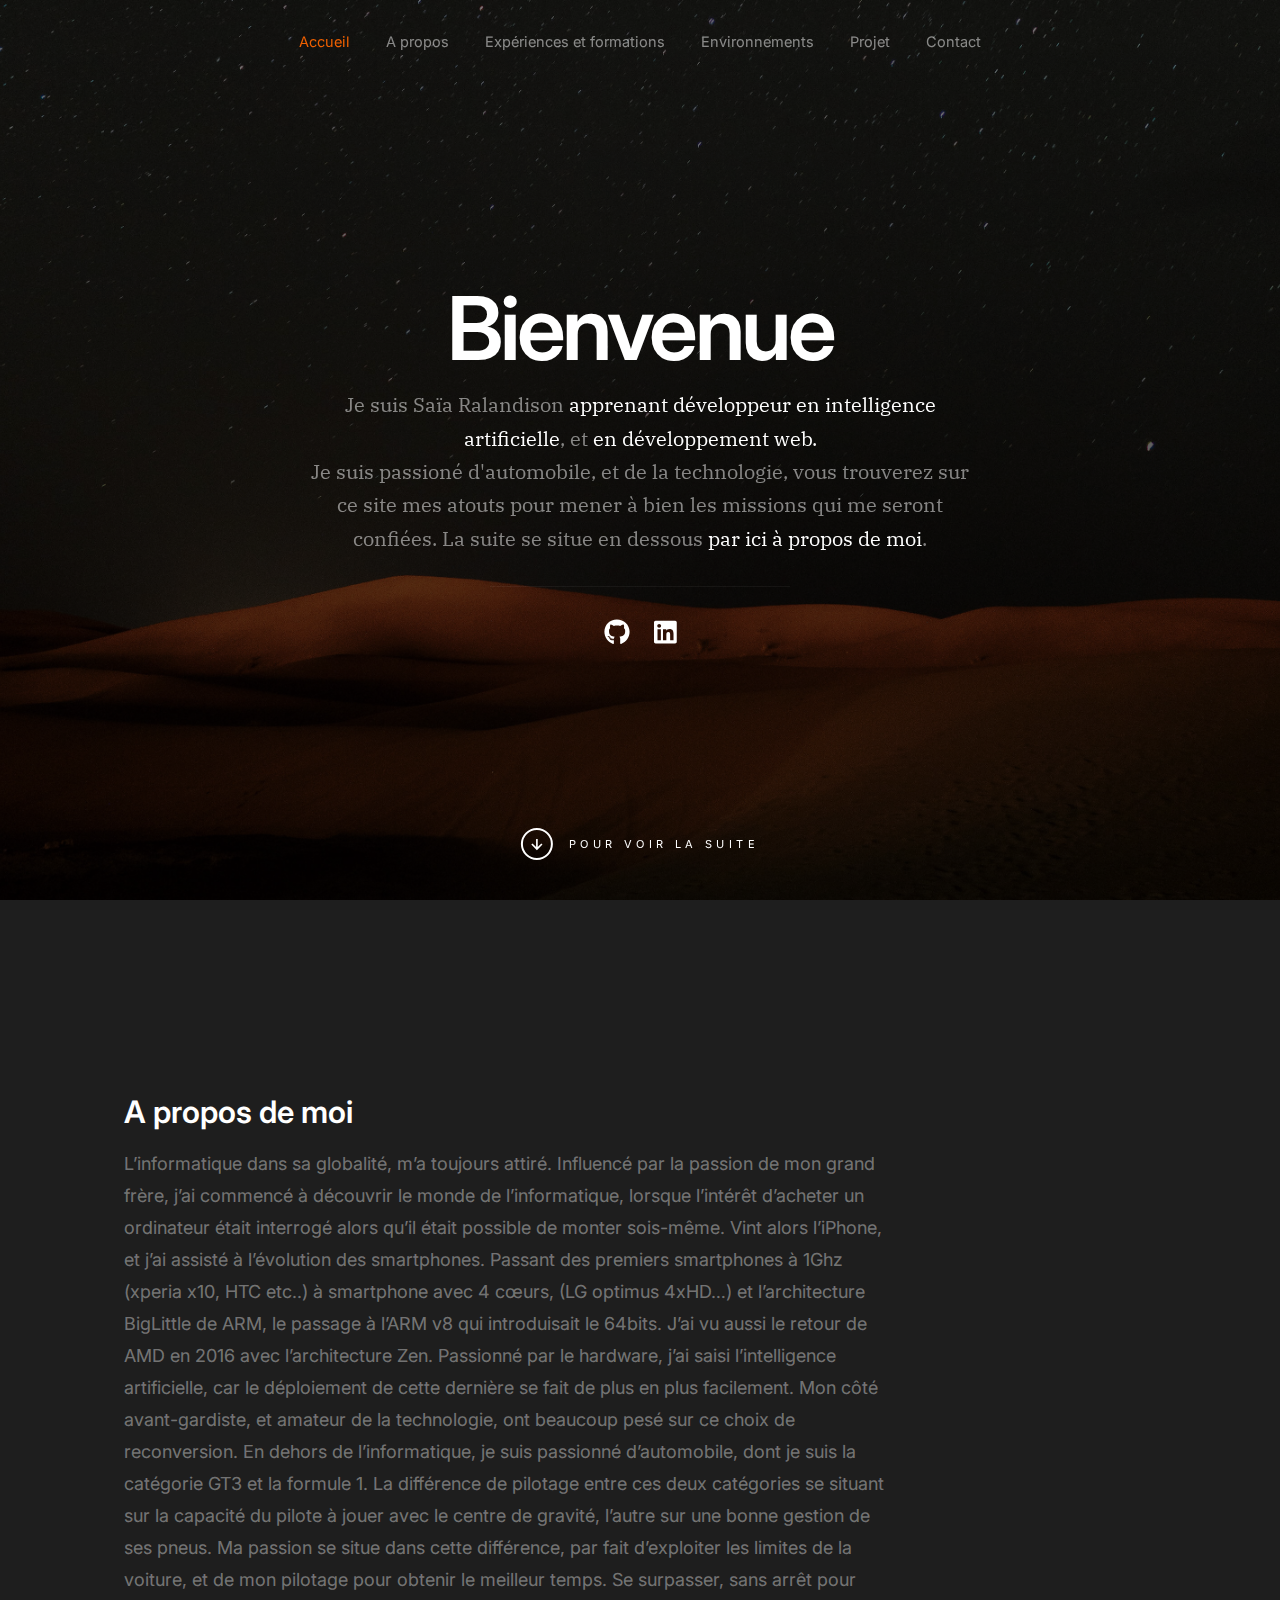
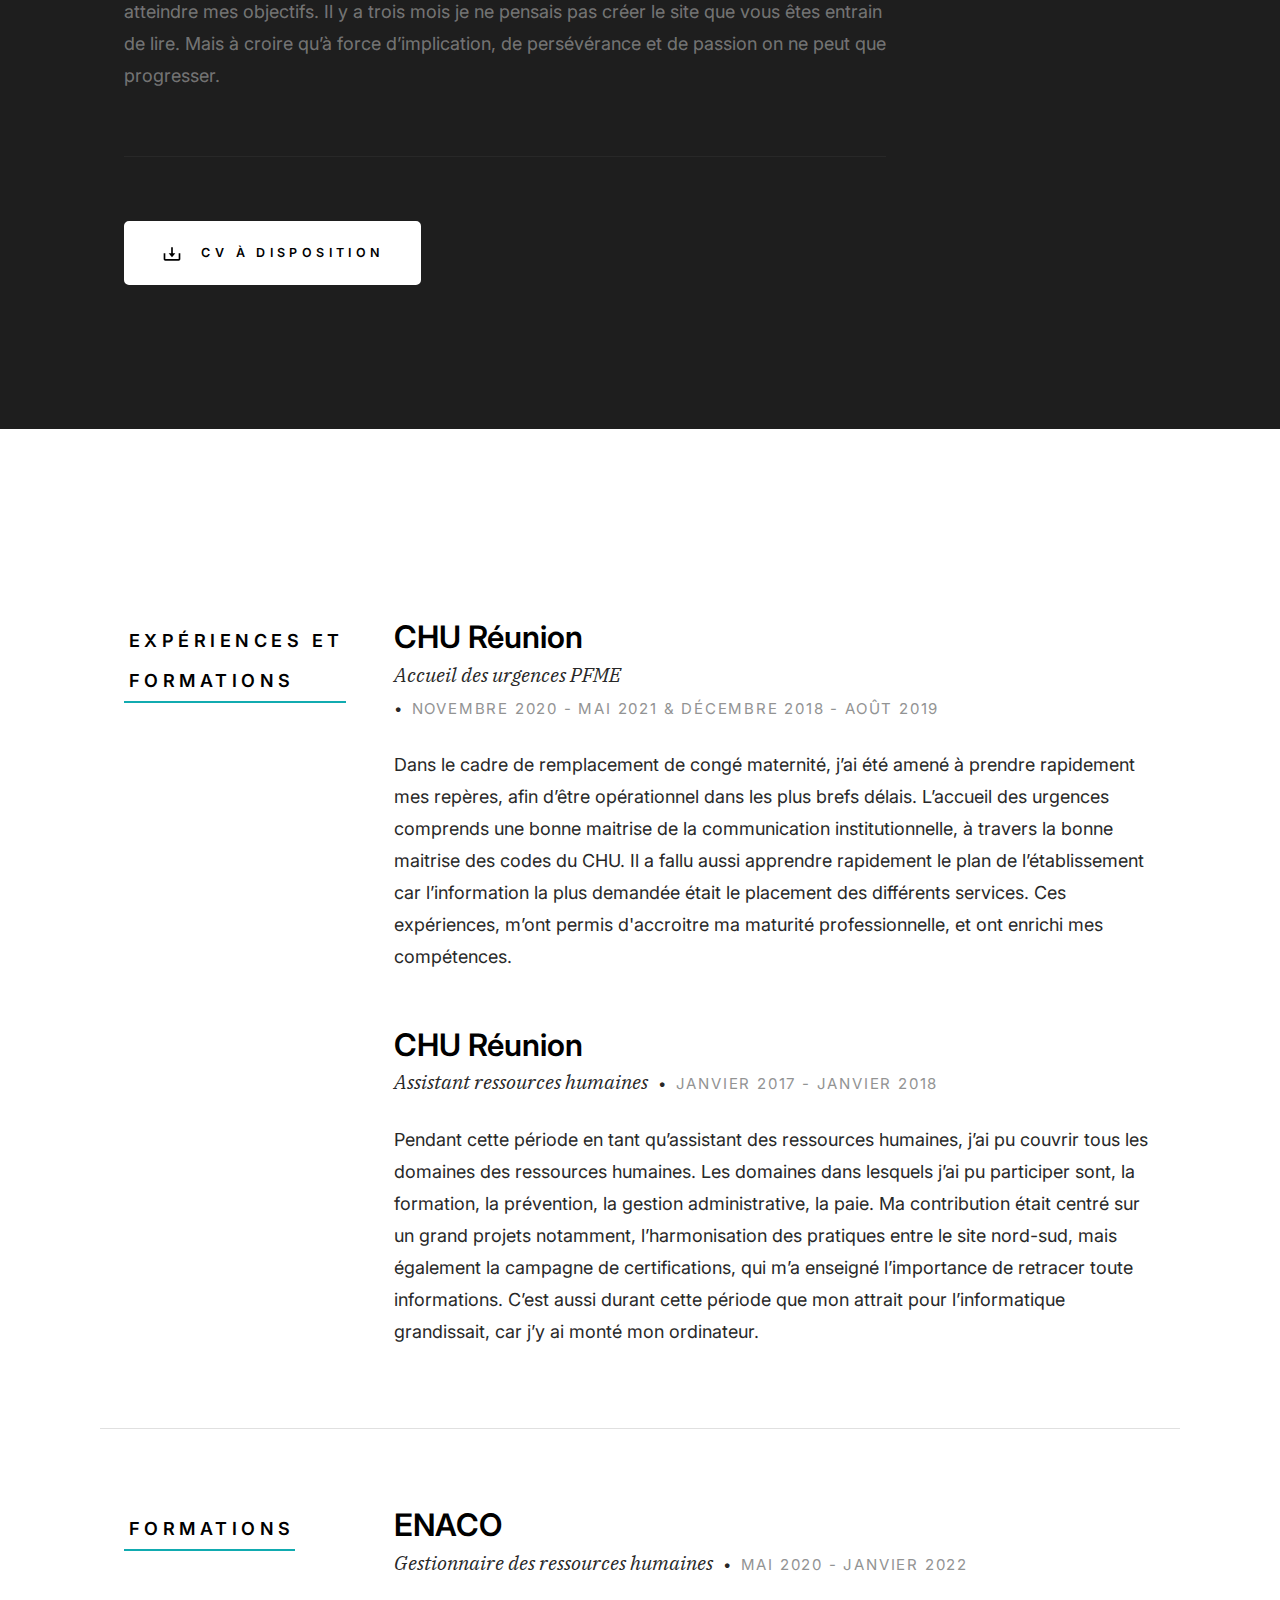
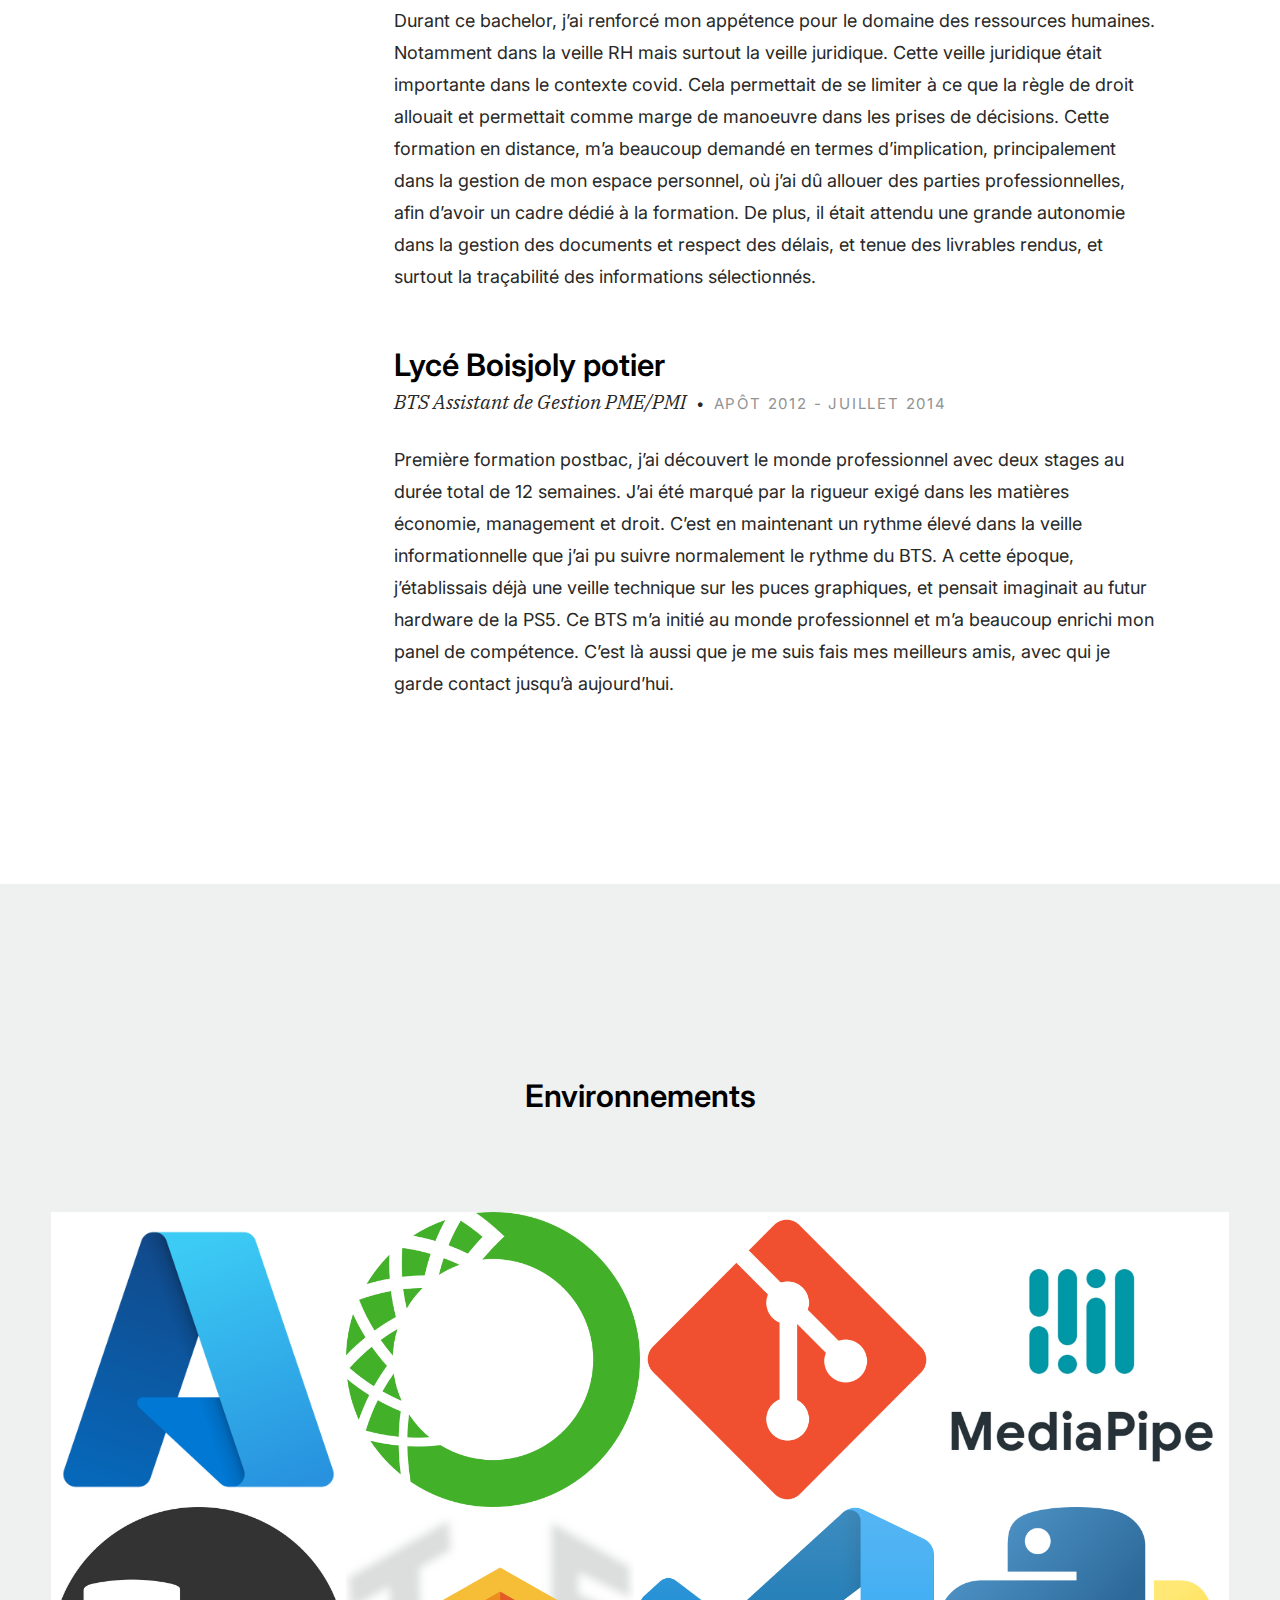
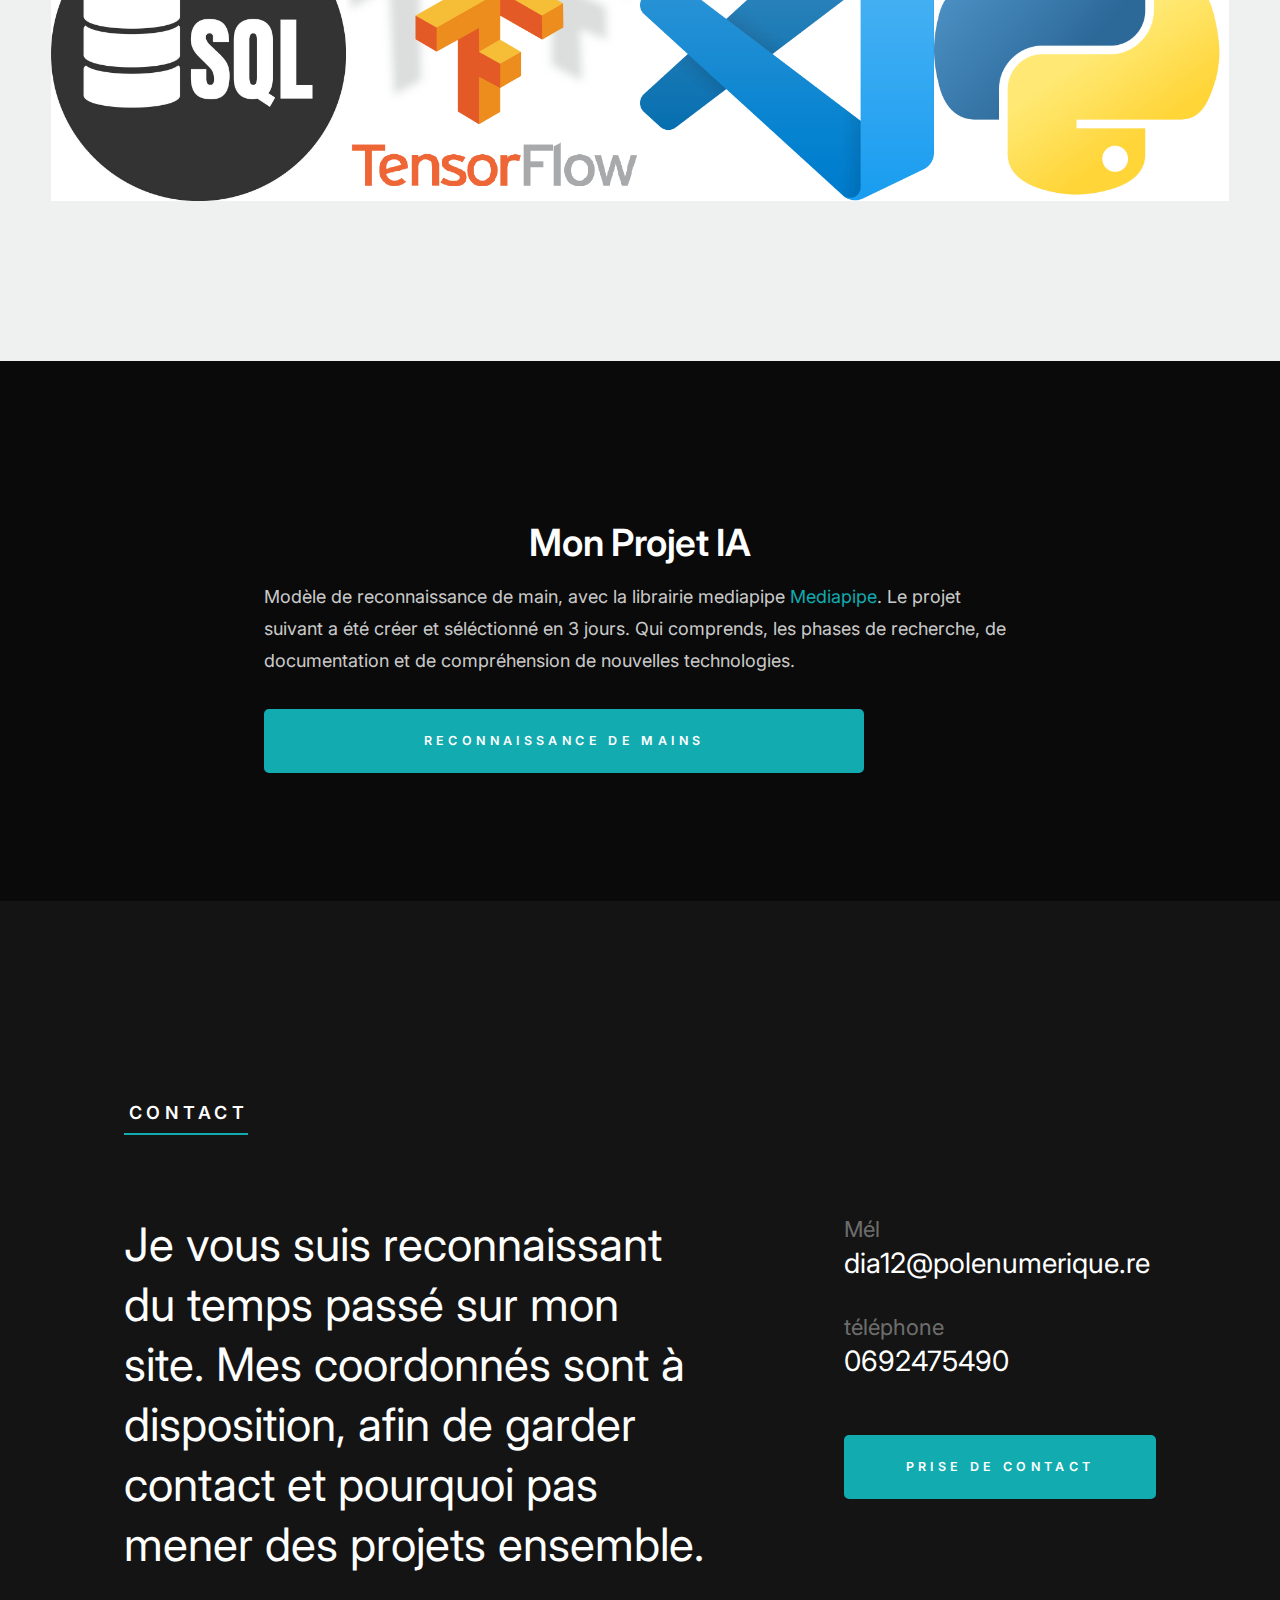
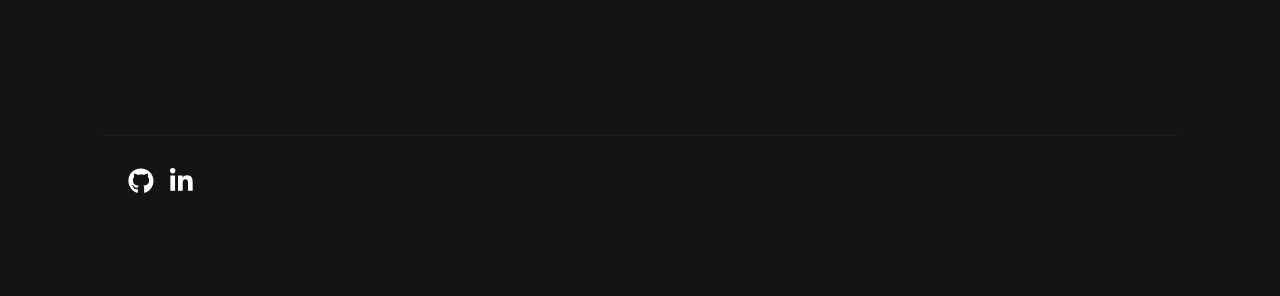
==== commit bbccc52c: "changement projets en projet dans le titre" ====
--- a/index.html
+++ b/index.html
@@ -51,7 +51,7 @@
                     <li><a class="smoothscroll" href="#about">A propos</a></li>
                     <li><a class="smoothscroll" href="#resume">Expériences et formations </a></li>
                     <li><a class="smoothscroll" href="#portfolio">Environnements</a></li>
-                    <li><a class="smoothscroll" href="#testimonials">Projets</a></li>
+                    <li><a class="smoothscroll" href="#testimonials">Projet</a></li>
                     <li><a class="smoothscroll" href="#contact">Contact</a></li>
                 </ul>
             </nav>
@@ -515,7 +515,7 @@
         <div class="row cta-content">
             <div class="column">
                 <p>
-               Modèle de reconnaissance de main, avec la librairie mediapipe <a href="https://google.github.io/mediapipe/">Mediapipe</a>.
+               Modèle de reconnaissance de main, avec la librairie mediapipe <a href="https://google.github.io/mediapipe/solutions/hands.html">Mediapipe</a>.
                 Le projet suivant a été créer et séléctionné en 3 jours. Qui comprends, les phases
                 de recherche, de documentation et de compréhension de nouvelles technologies.
                 </p>
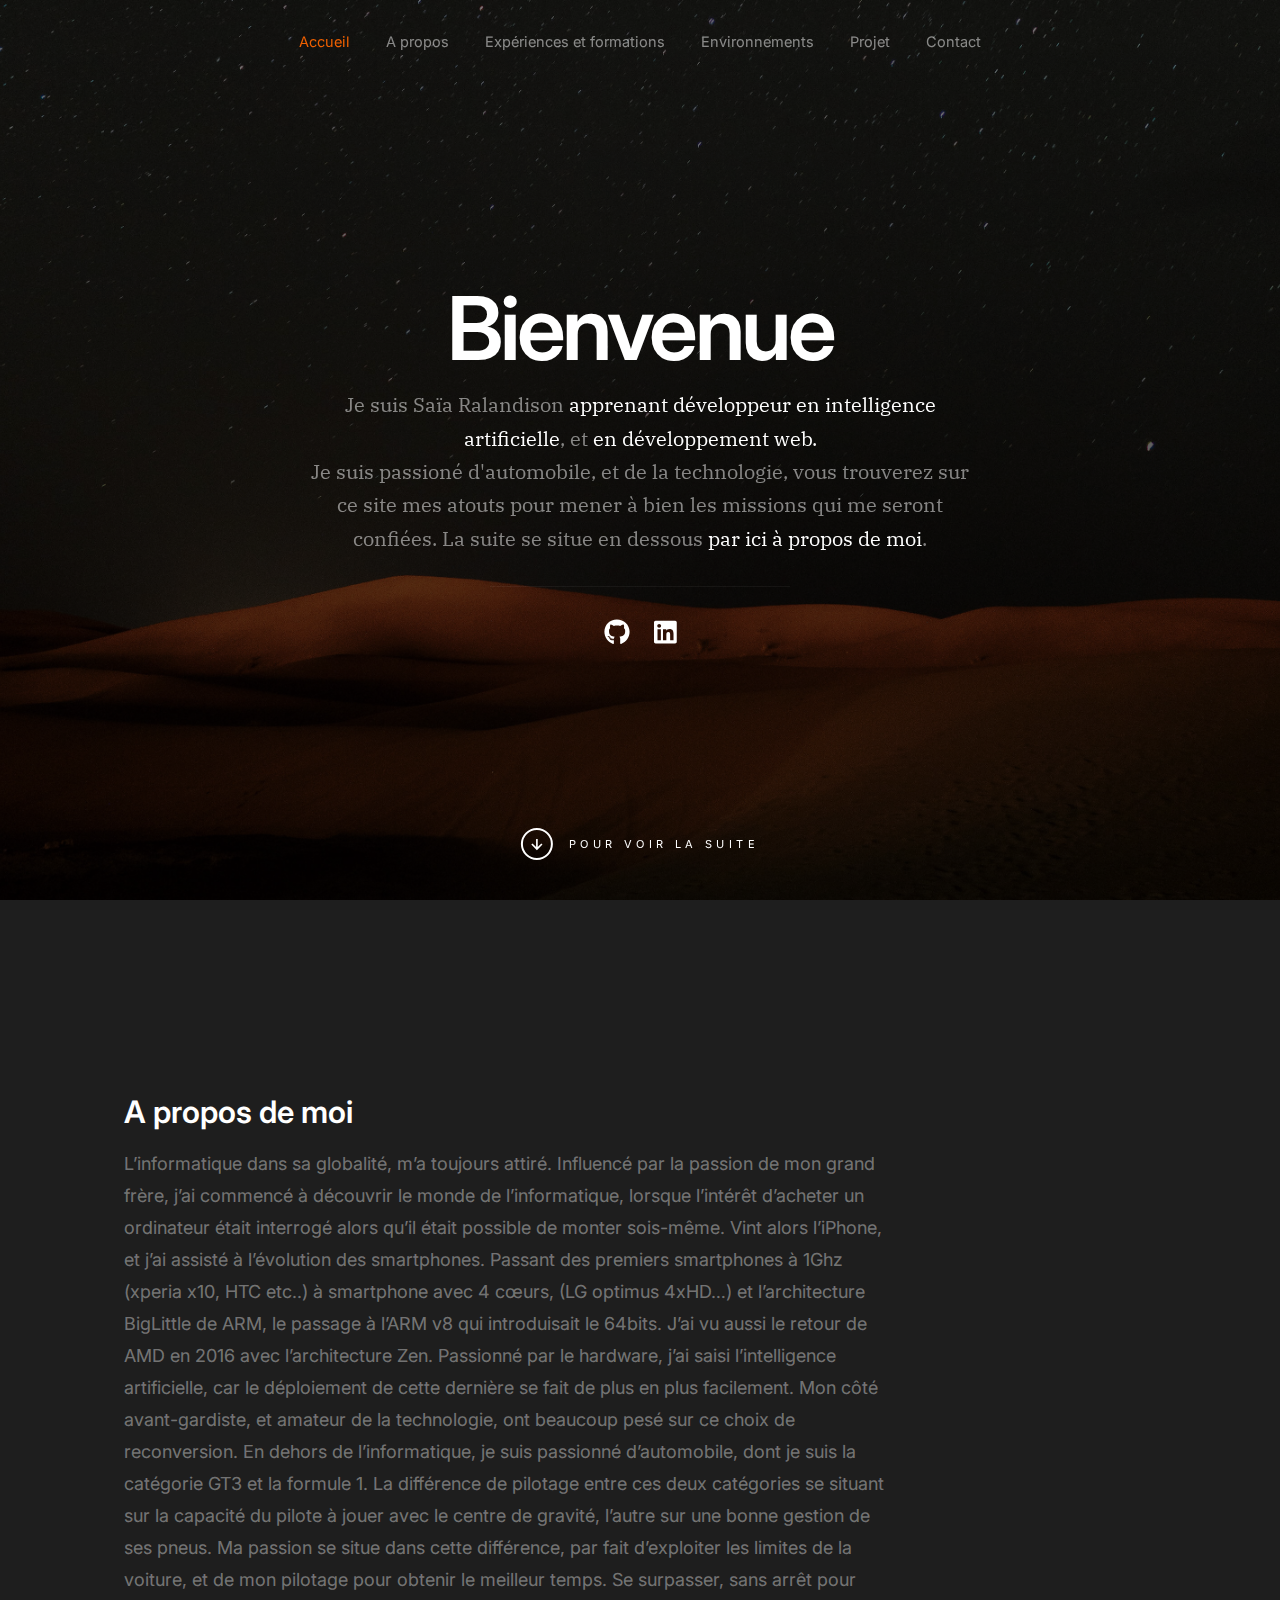
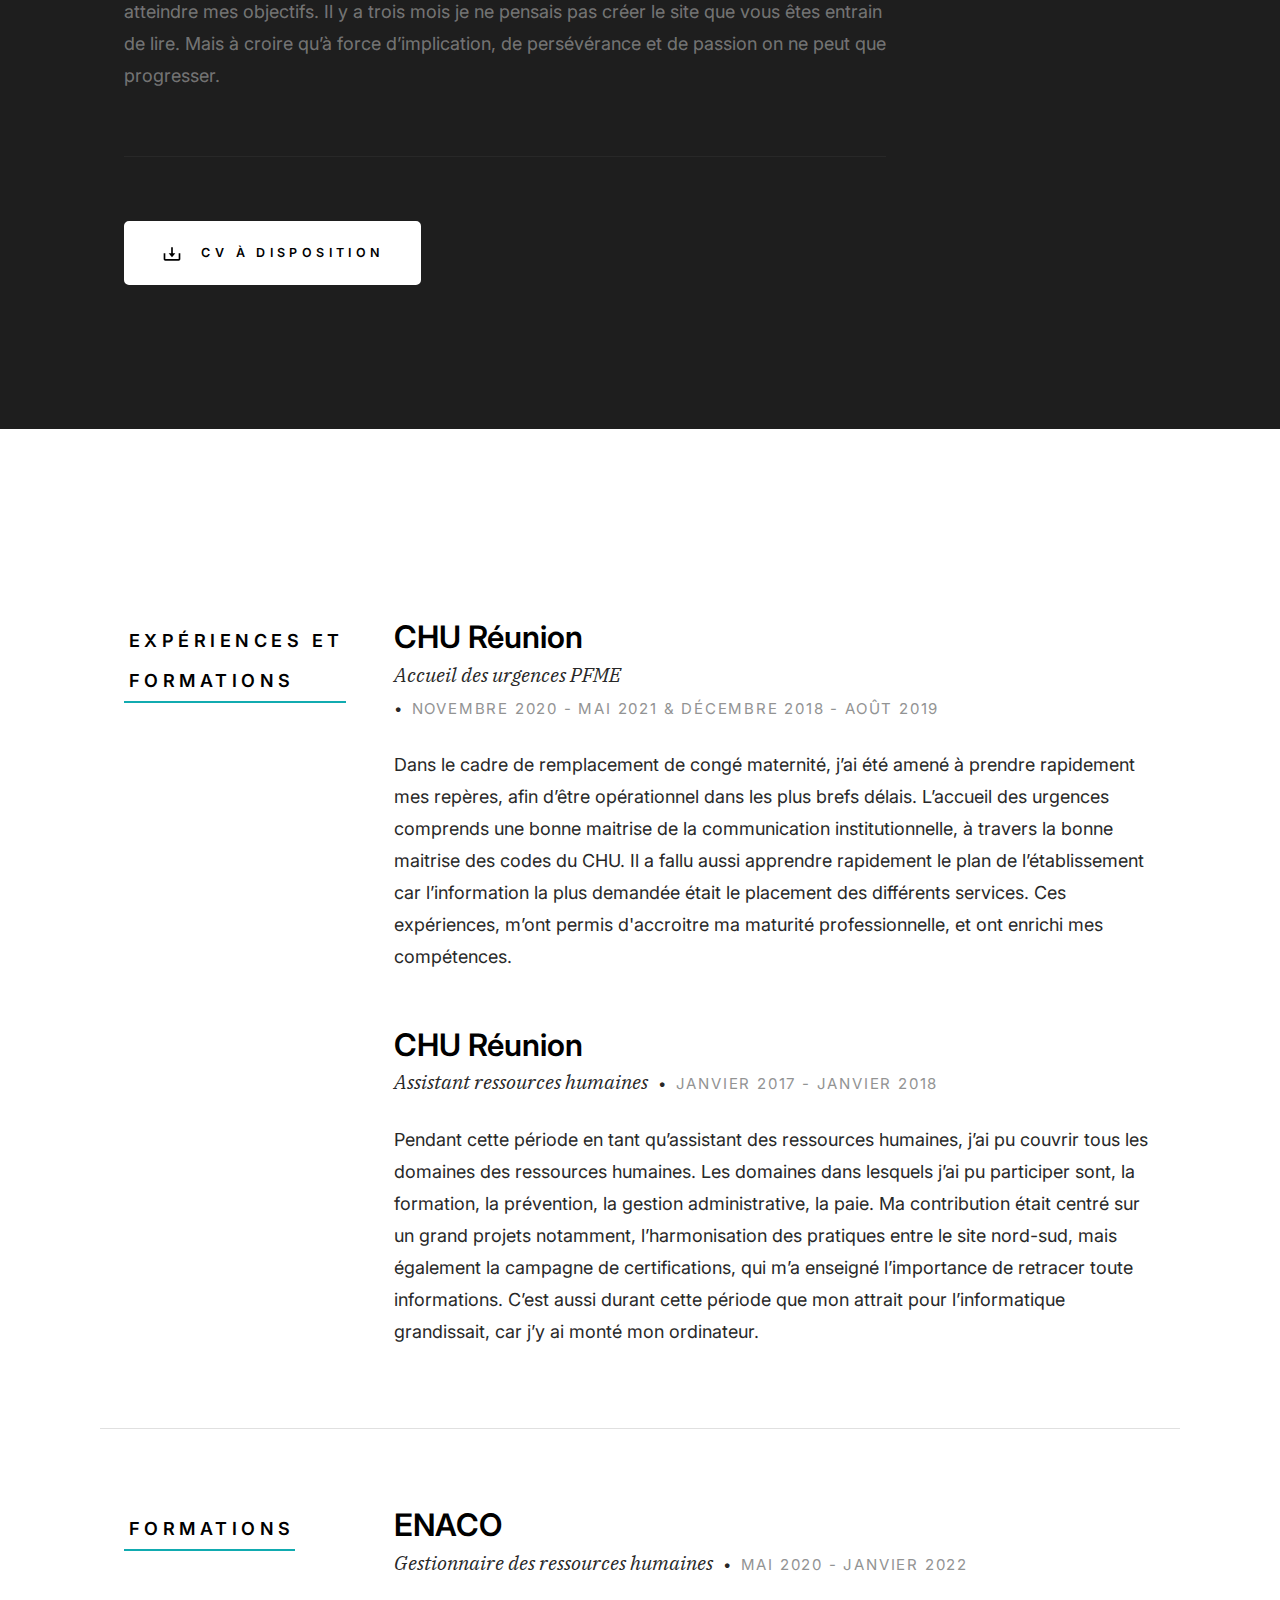
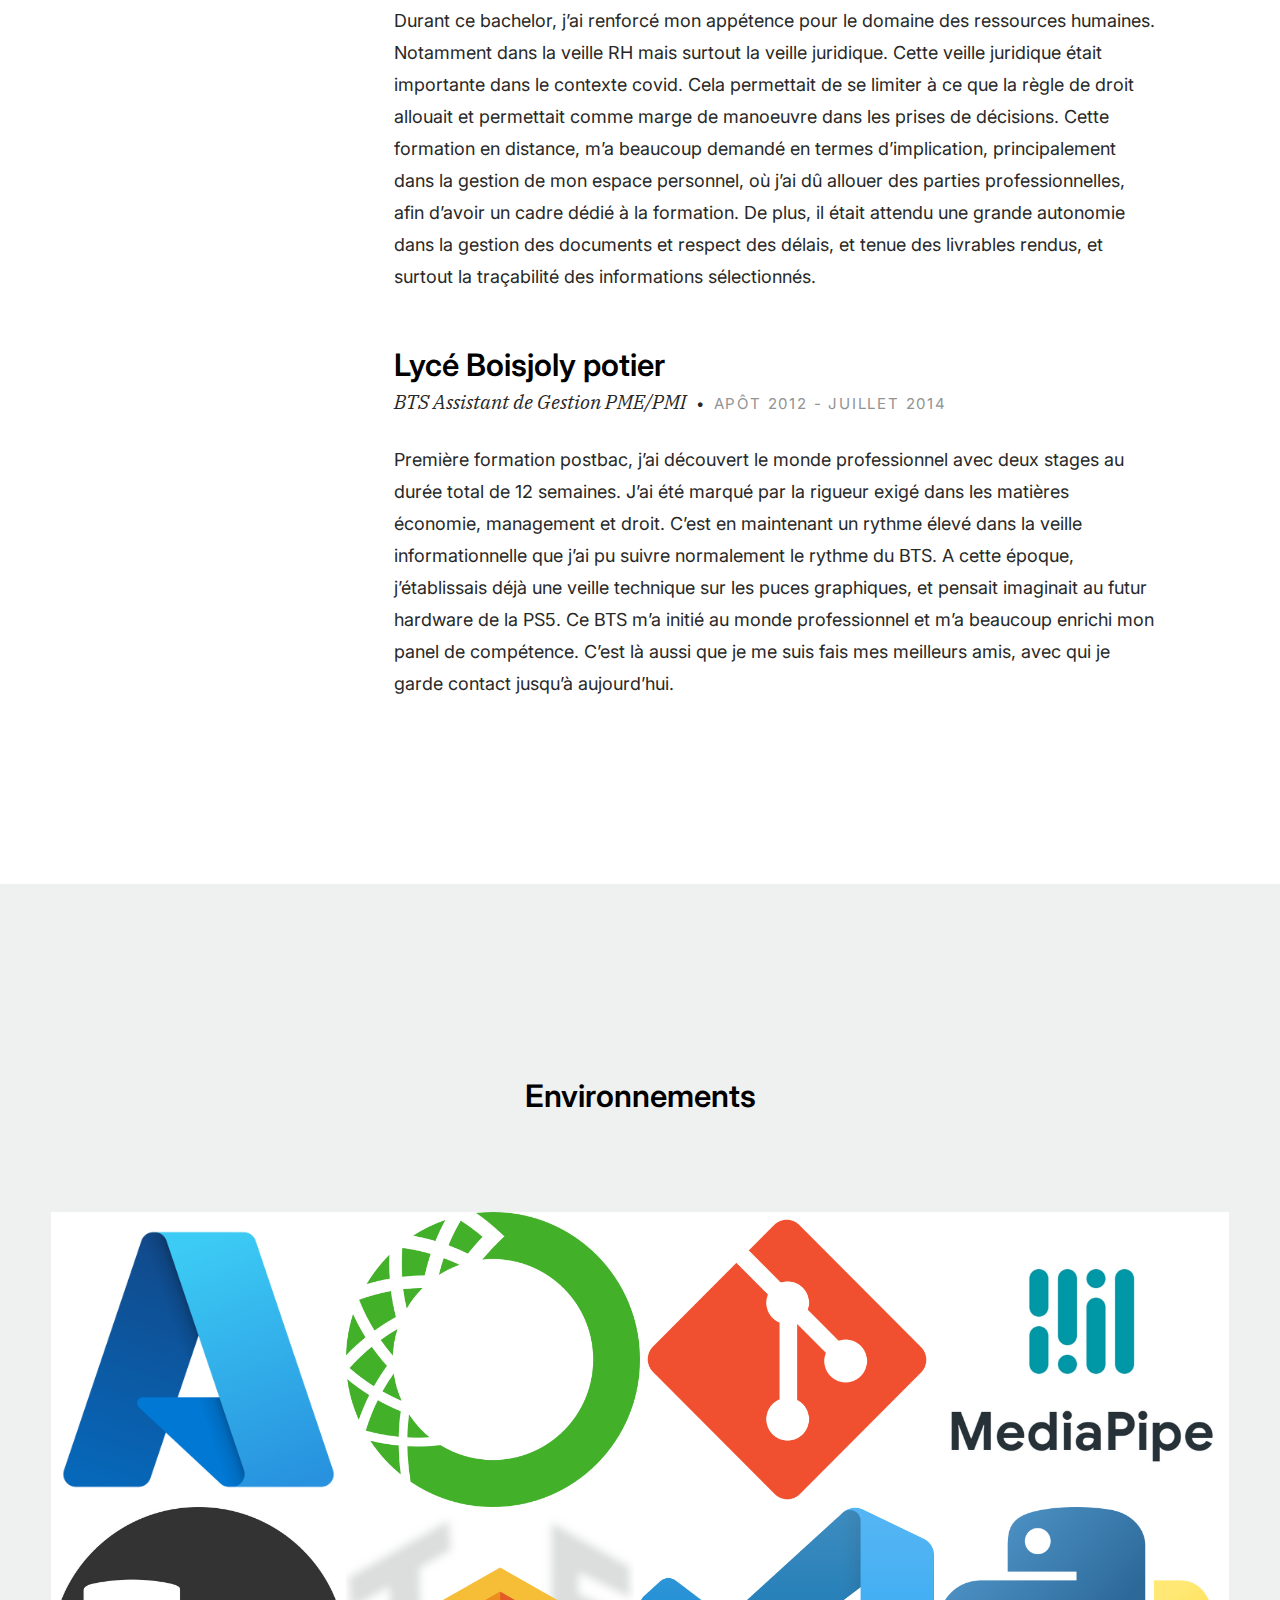
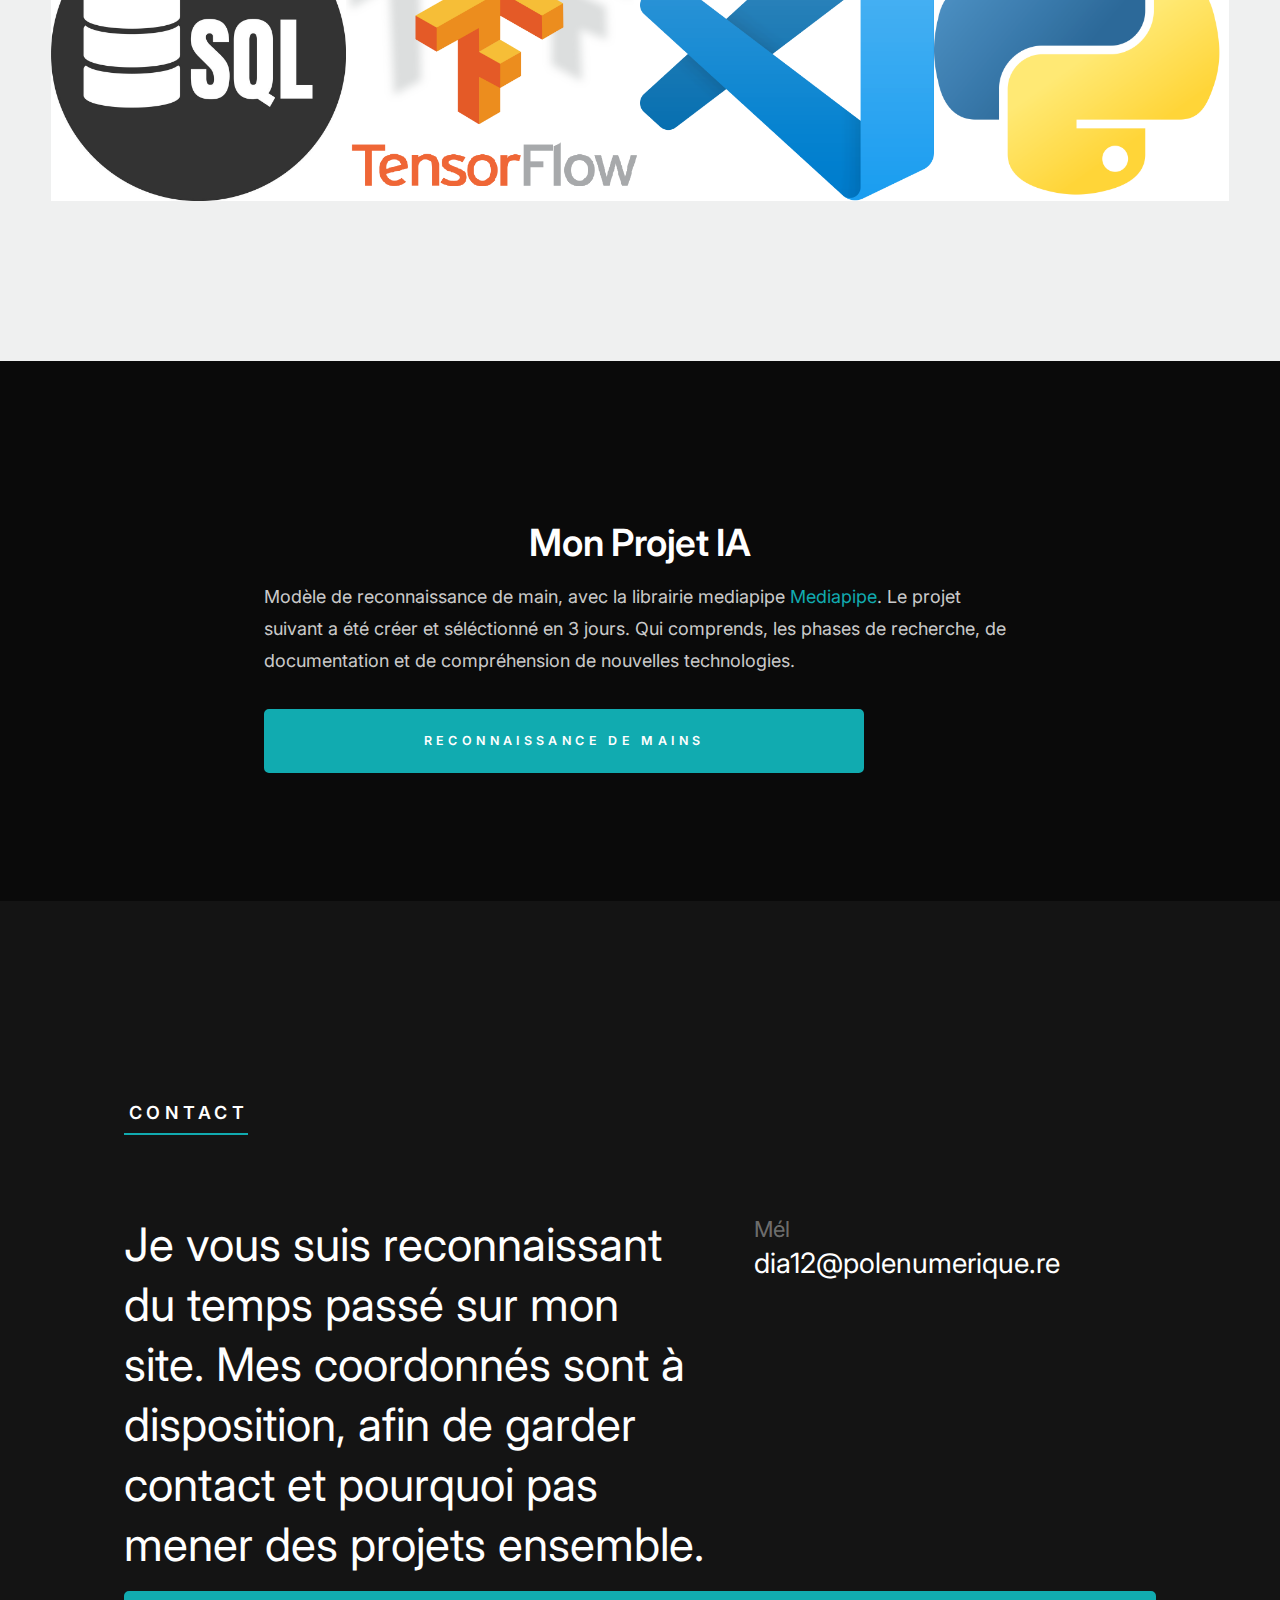
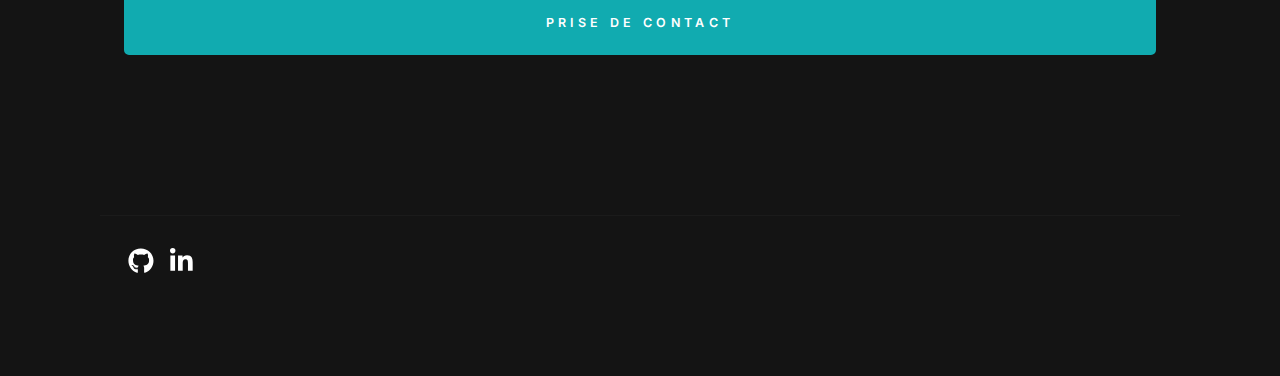
==== commit 95d6191f: "retrait numéro de téléphone" ====
--- a/index.html
+++ b/index.html
@@ -561,14 +561,6 @@
                             </p>
                         </div> <!-- end contact-block -->
                     </div>
-                    <div class="column large-12 medium-6 tab-12">
-                        <div class="contact-block">
-                            <h5 class="contact-block__header">
-                                téléphone
-                            </h5>
-                            <p class="contact-block__content">
-                                <a href="tel:+262692475490">0692475490</a>
-                            </p>
                         </div> <!-- end contact-block -->
                     </div>
 
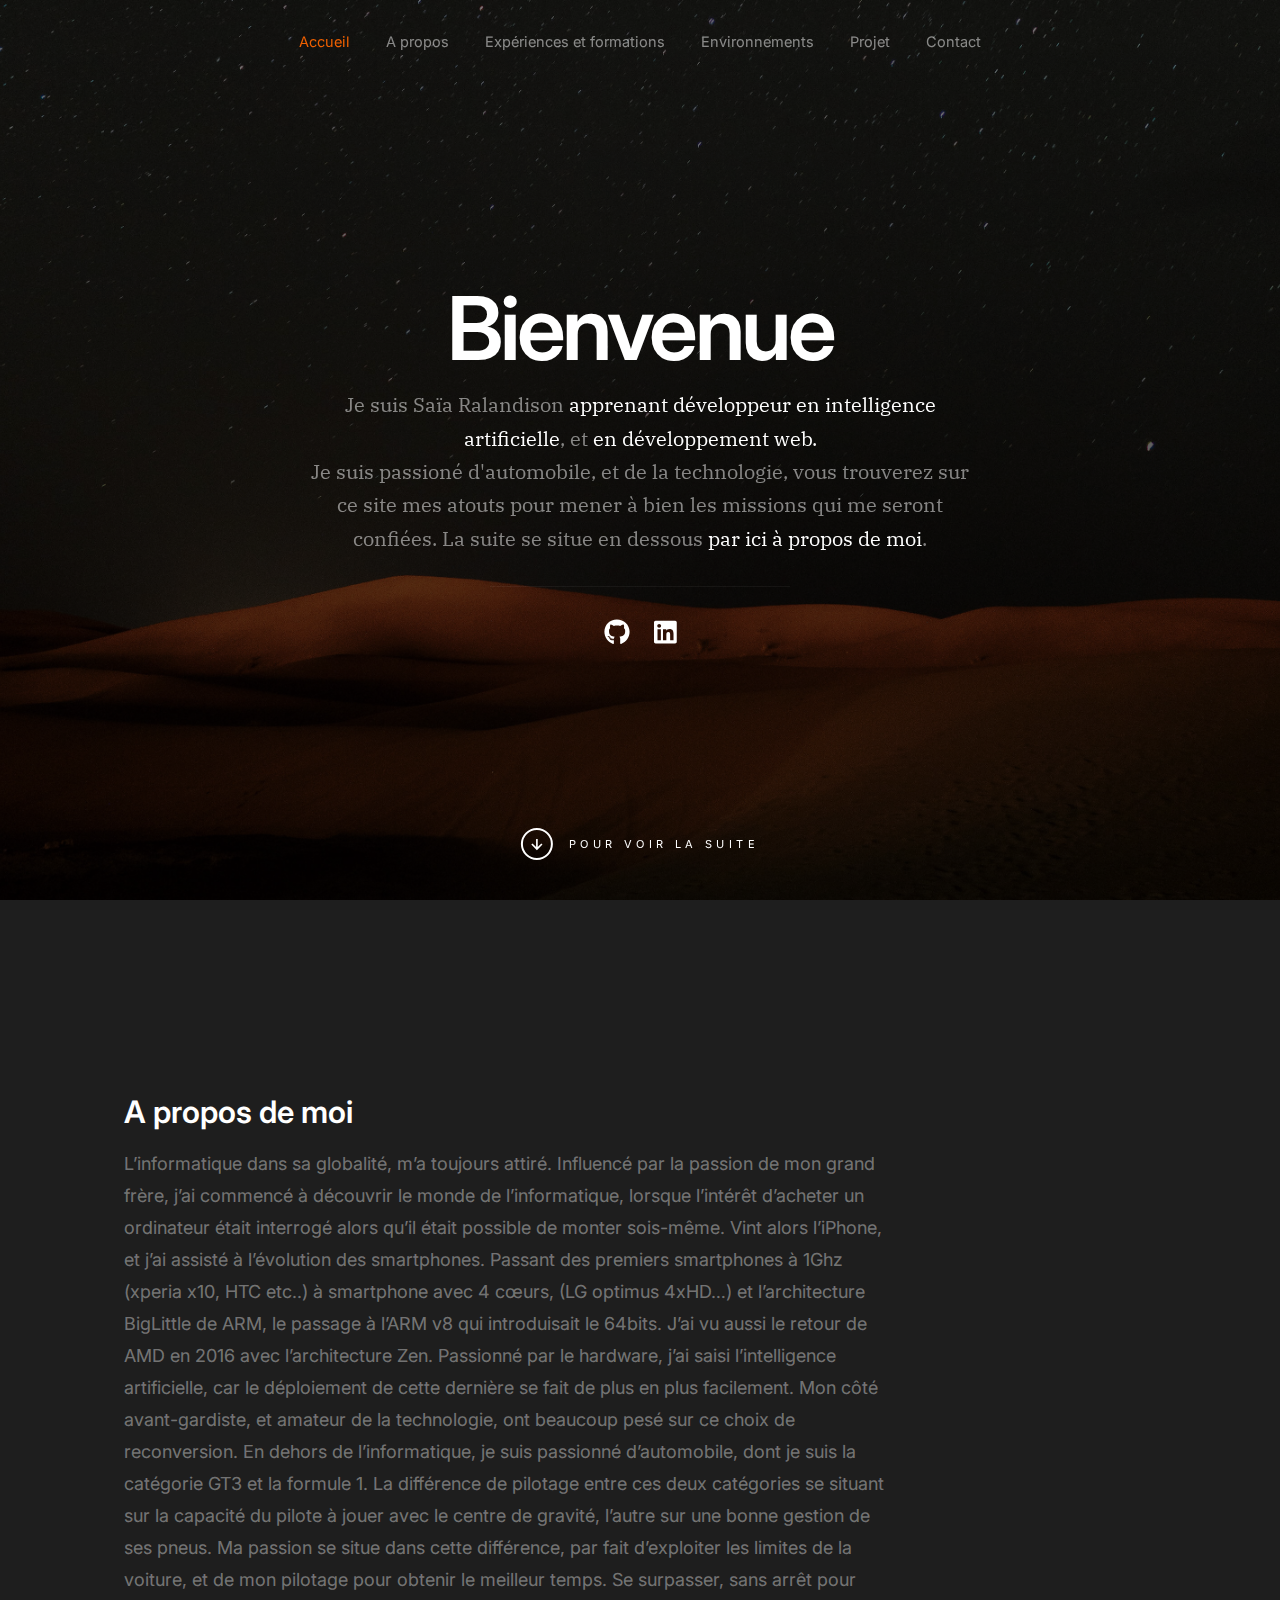
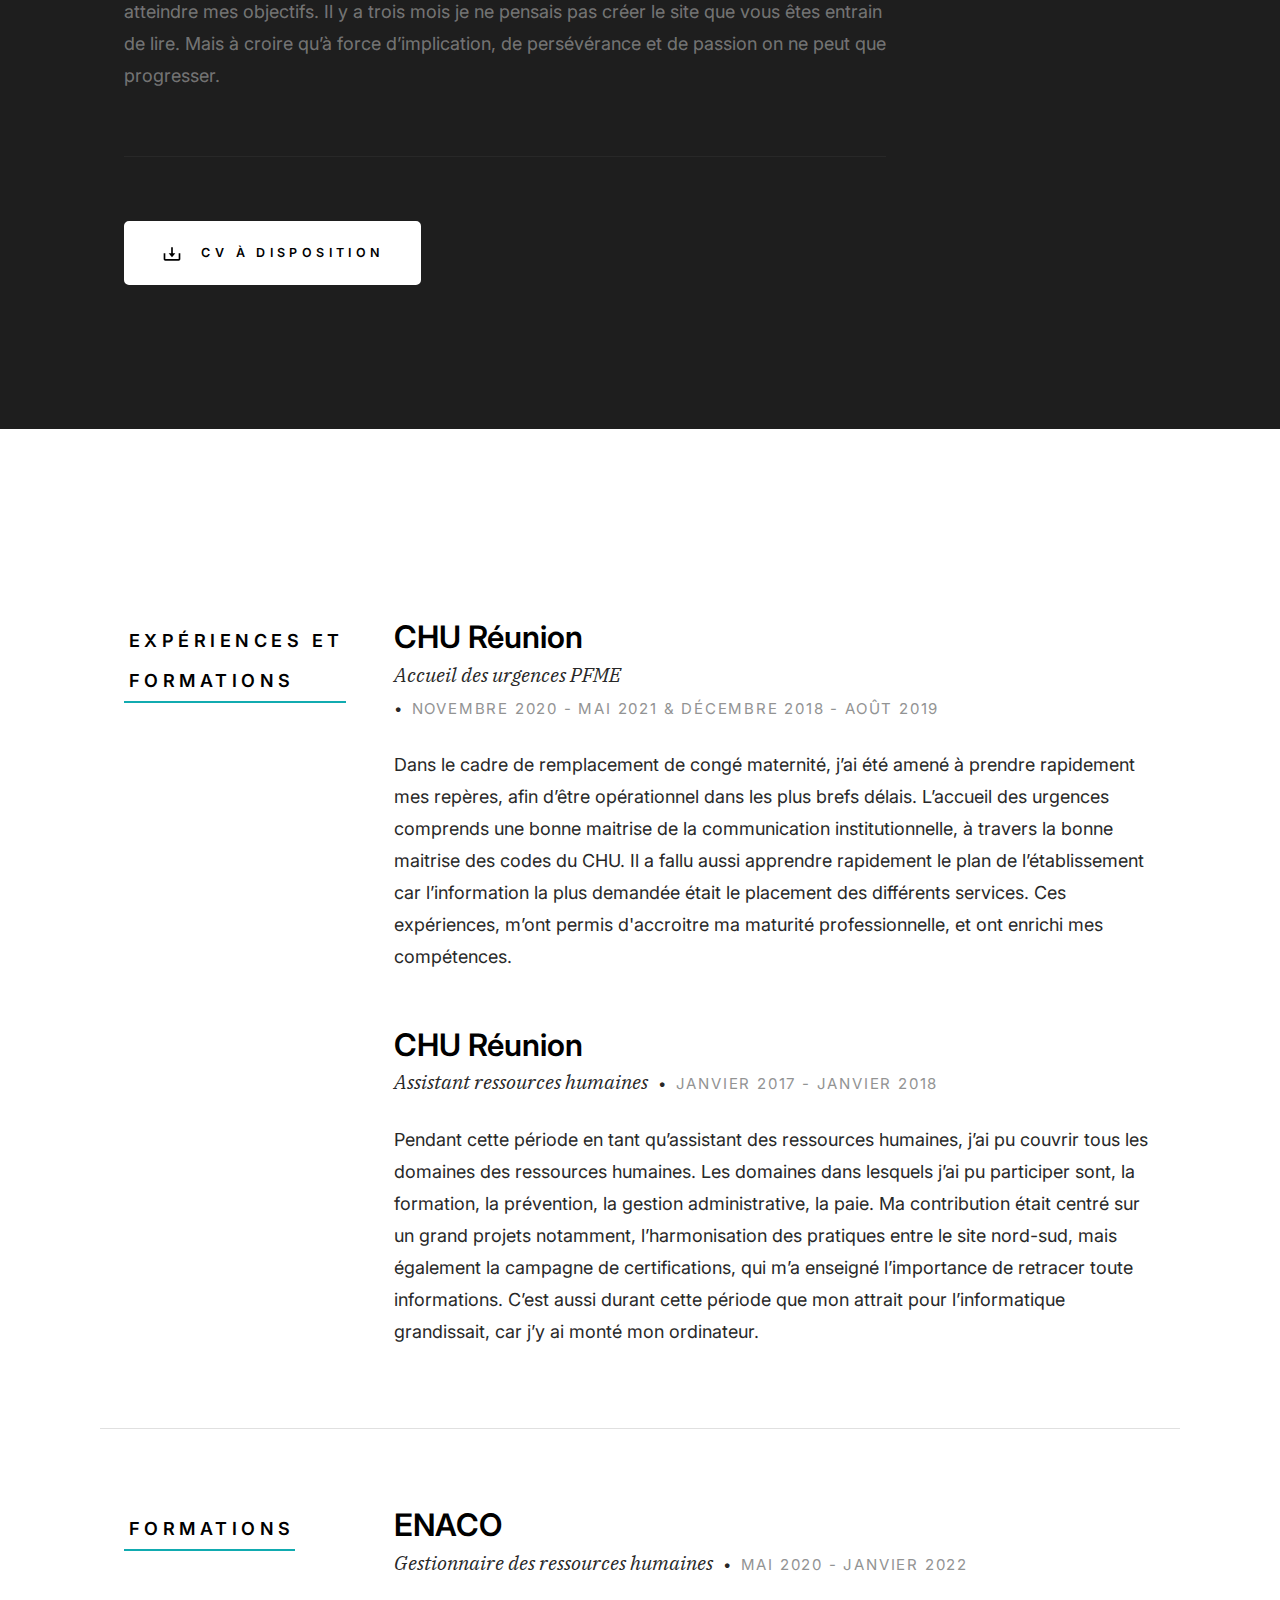
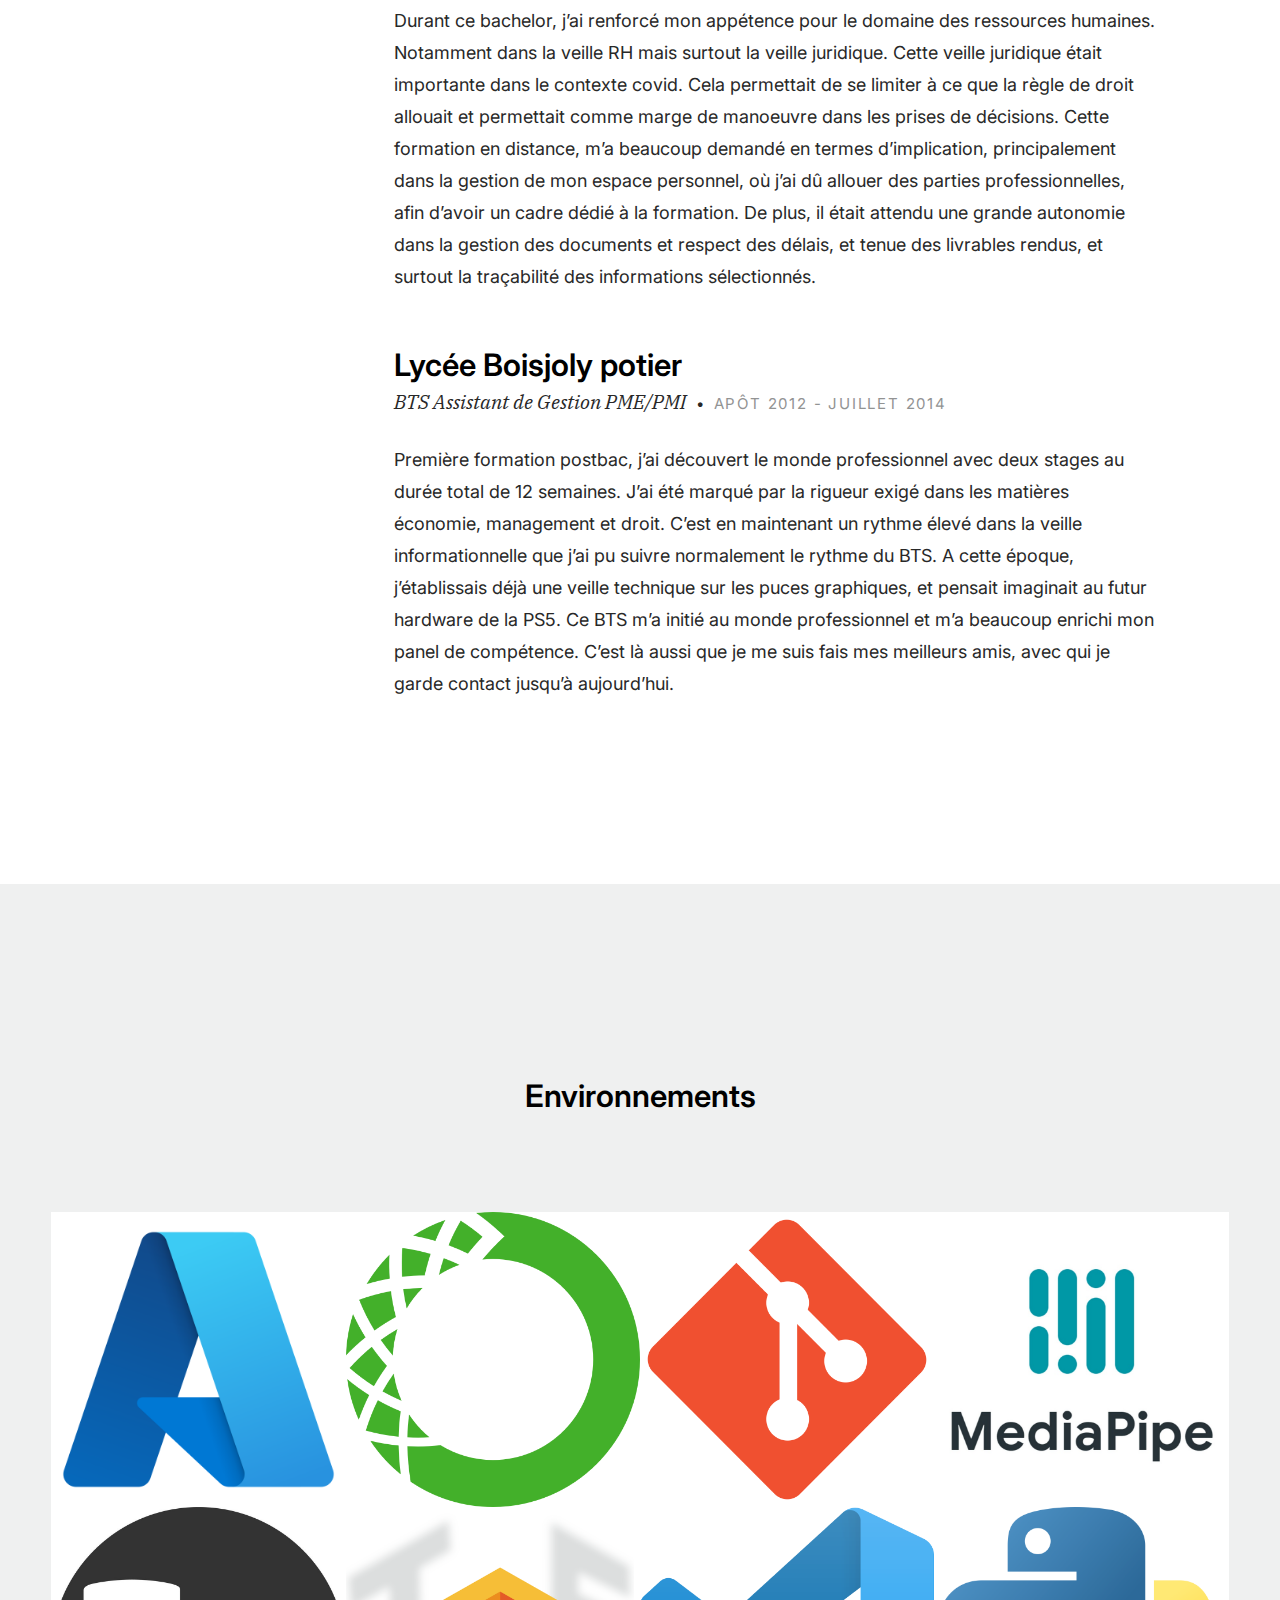
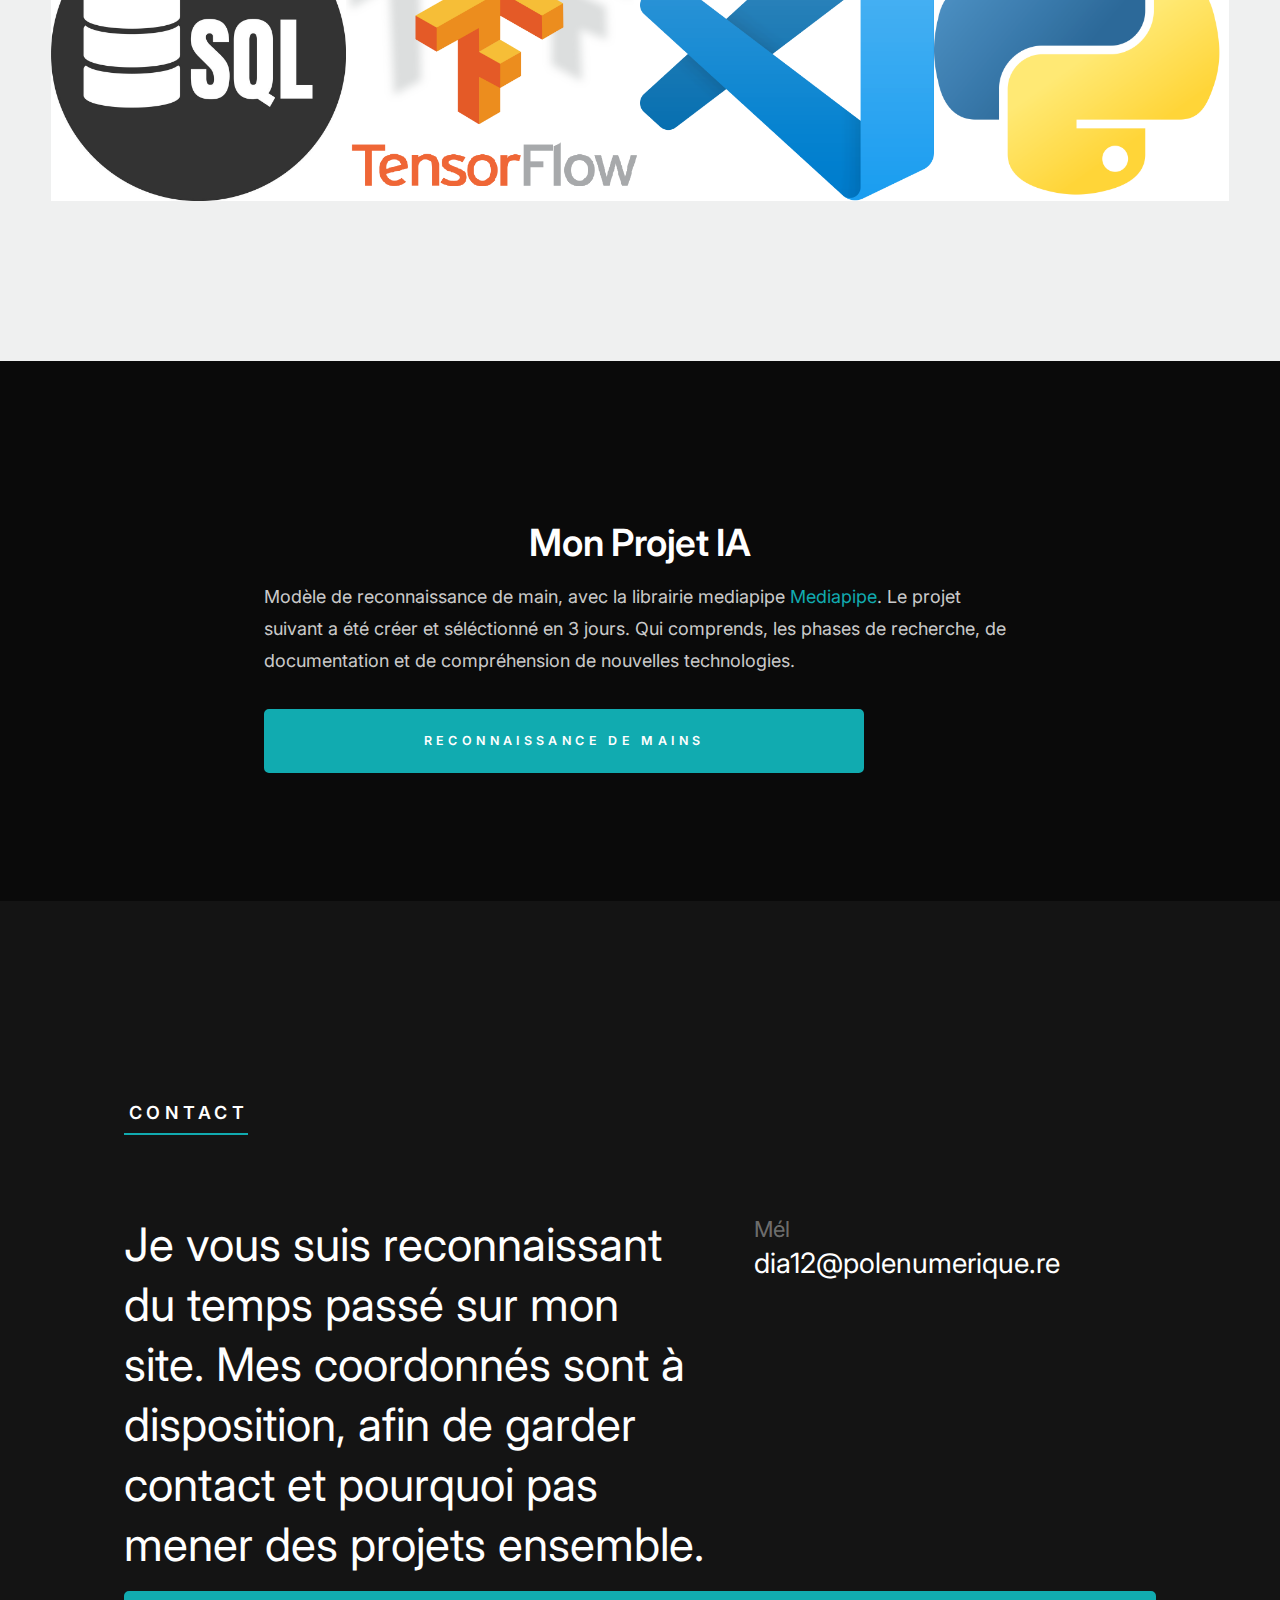
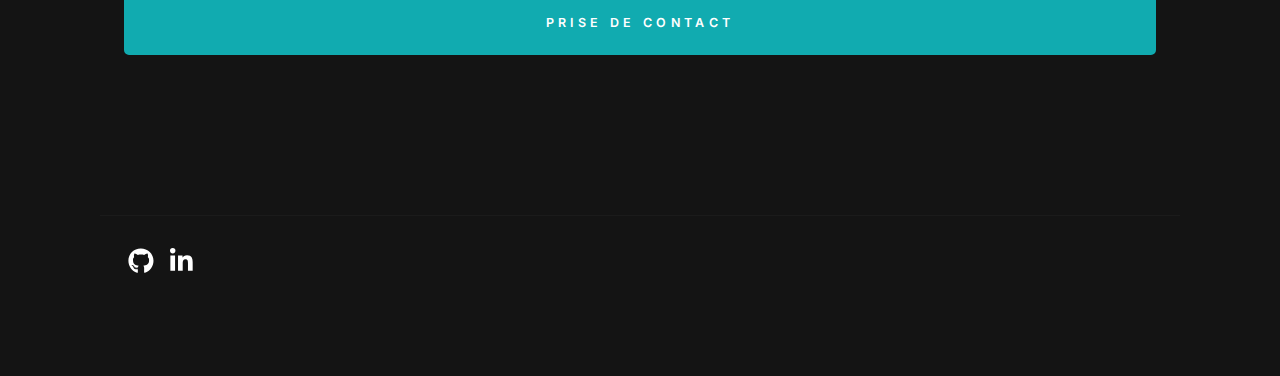
==== commit ce28dadc: "maj index html" ====
--- a/index.html
+++ b/index.html
@@ -255,7 +255,7 @@
                 <div class="resume-block">
 
                     <div class="resume-block__header">
-                        <h4 class="h3">Lycé Boisjoly potier</h4>
+                        <h4 class="h3">Lycée Boisjoly potier</h4>
                         <p class="resume-block__header-meta">
                             <span>BTS Assistant de Gestion PME/PMI</span> 
                             <span class="resume-block__header-date">
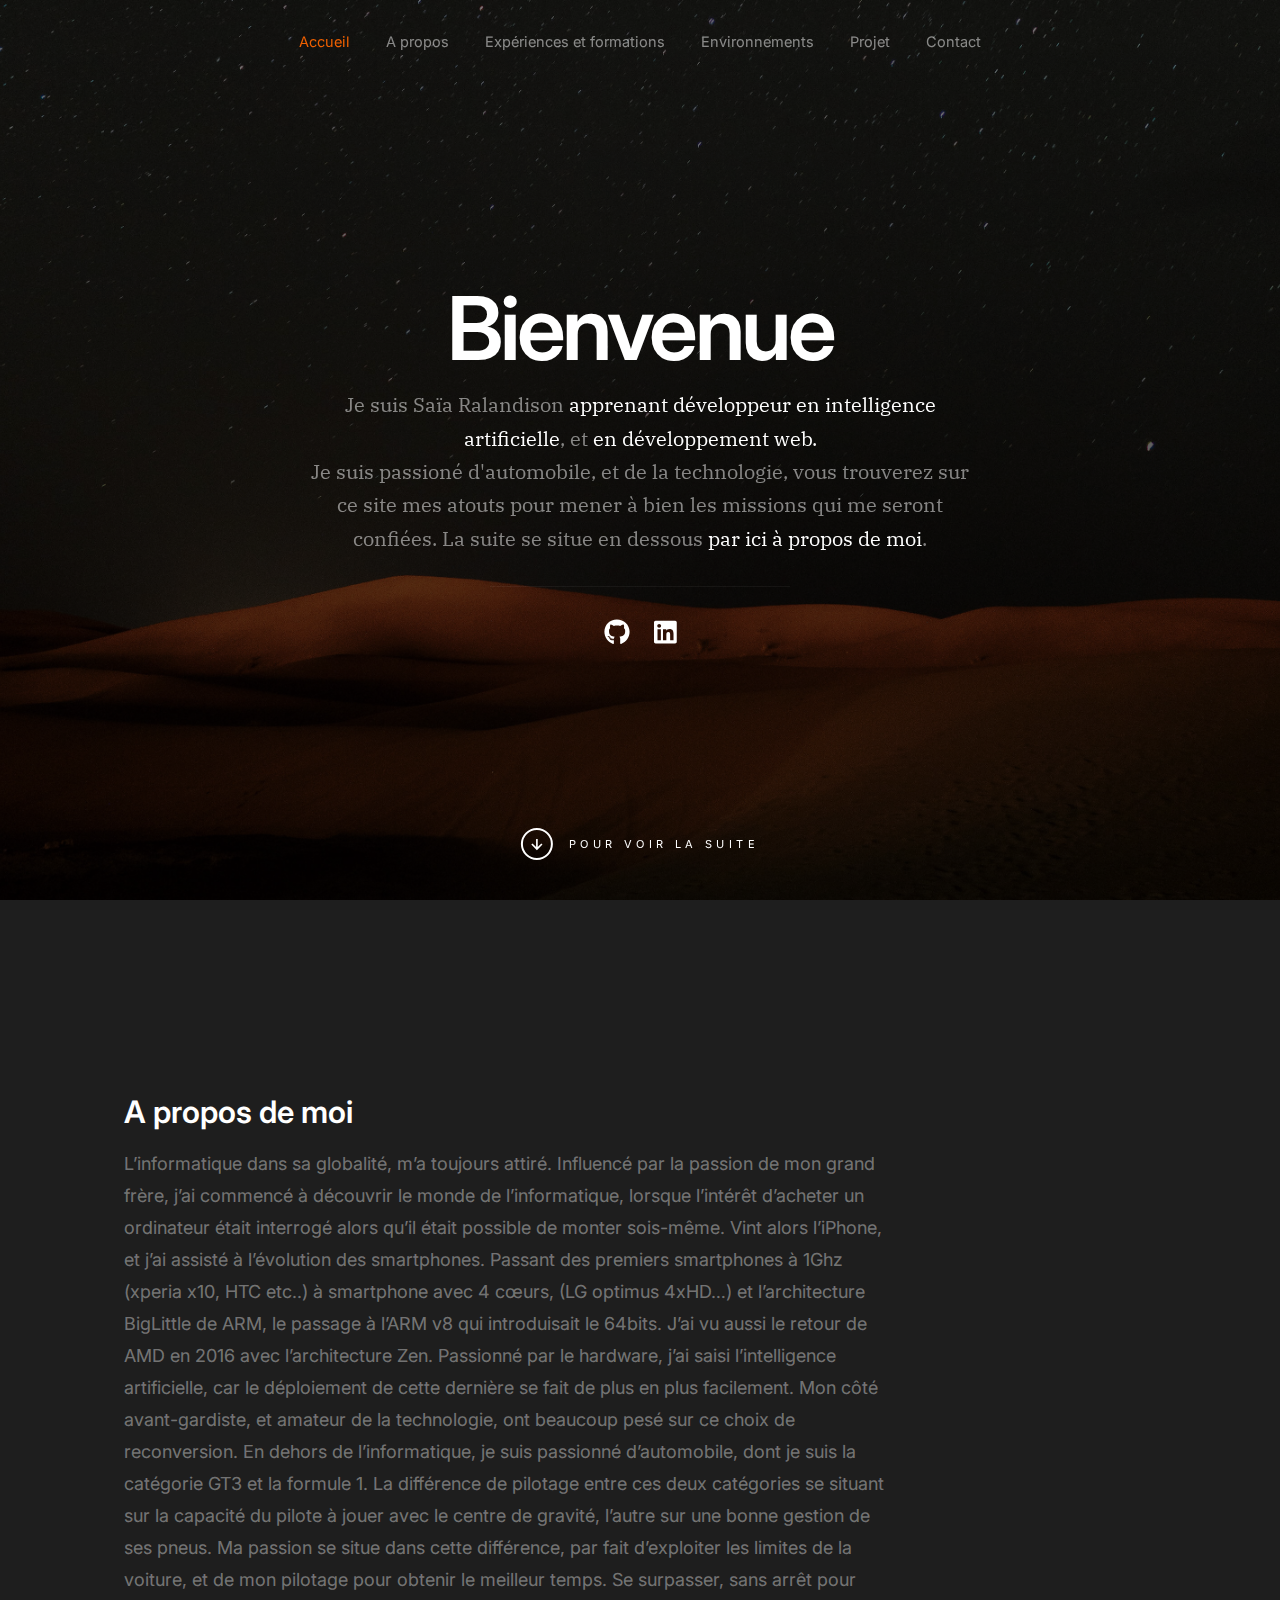
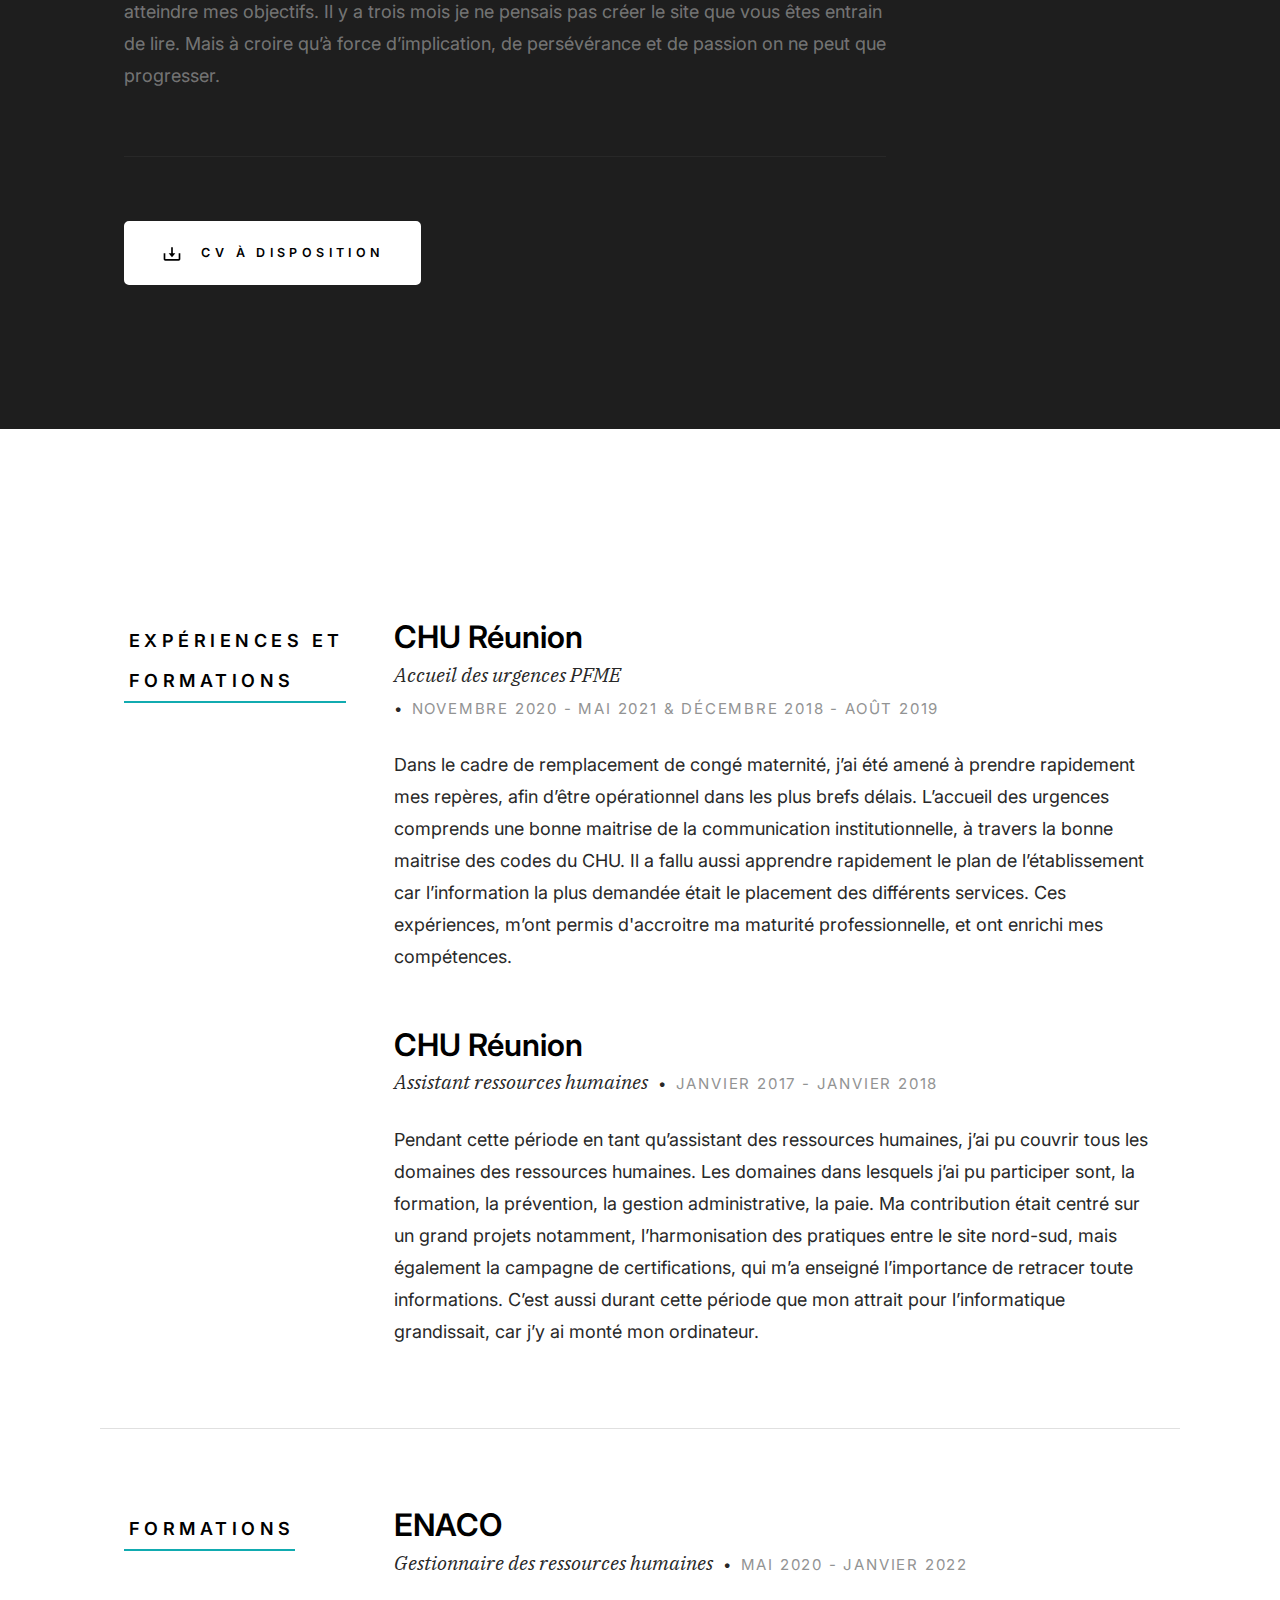
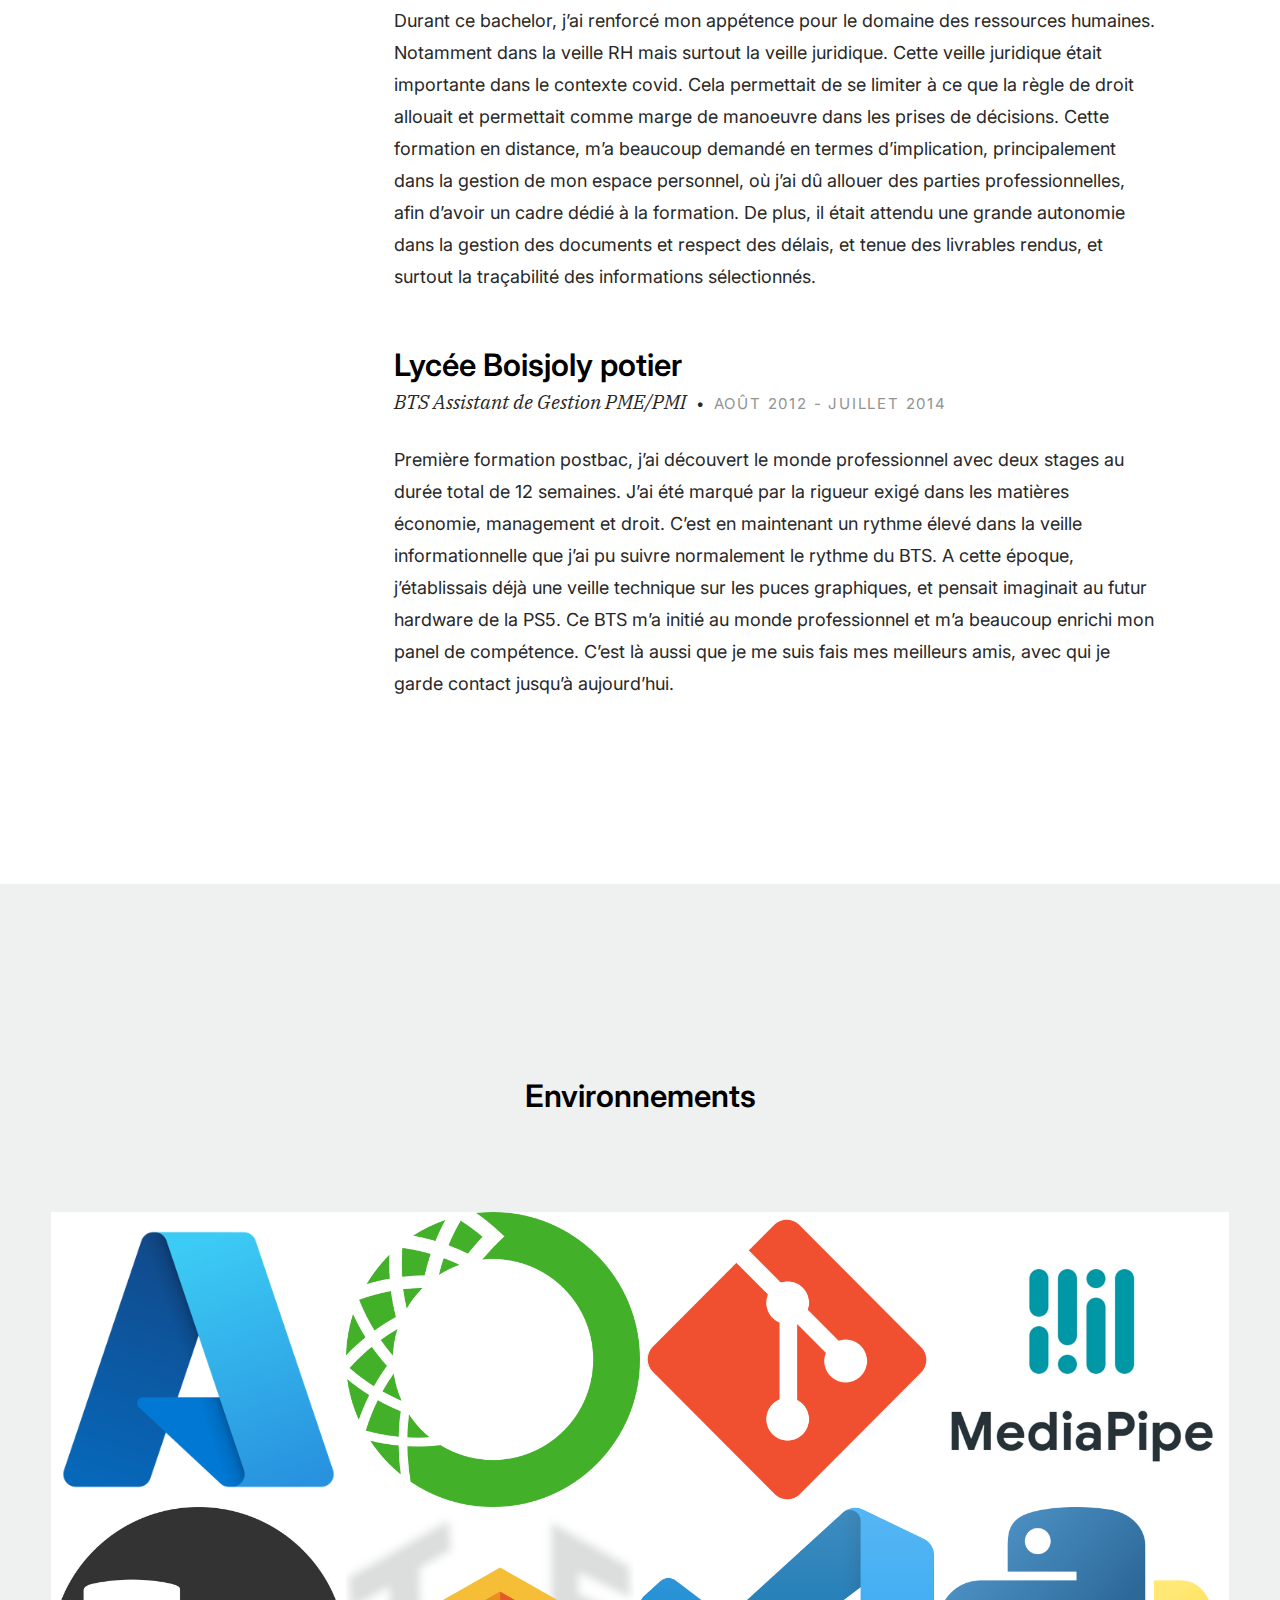
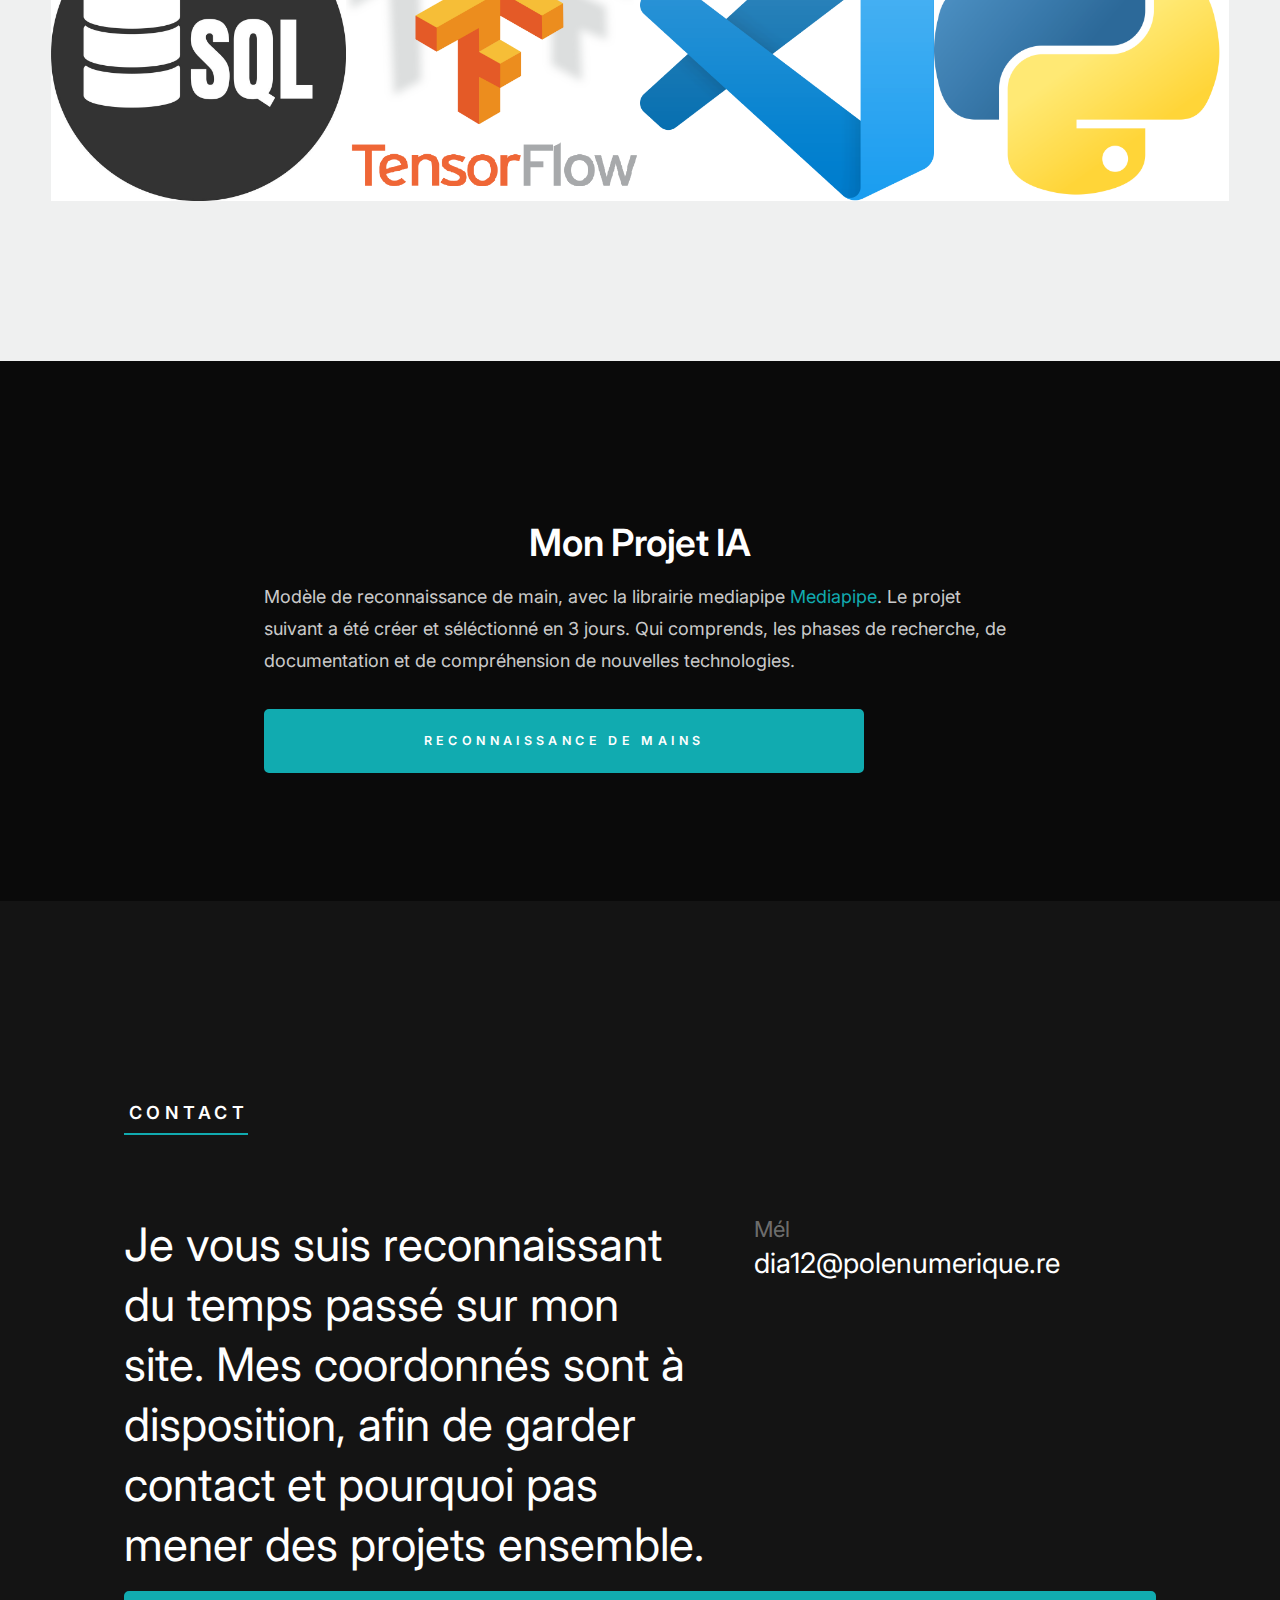
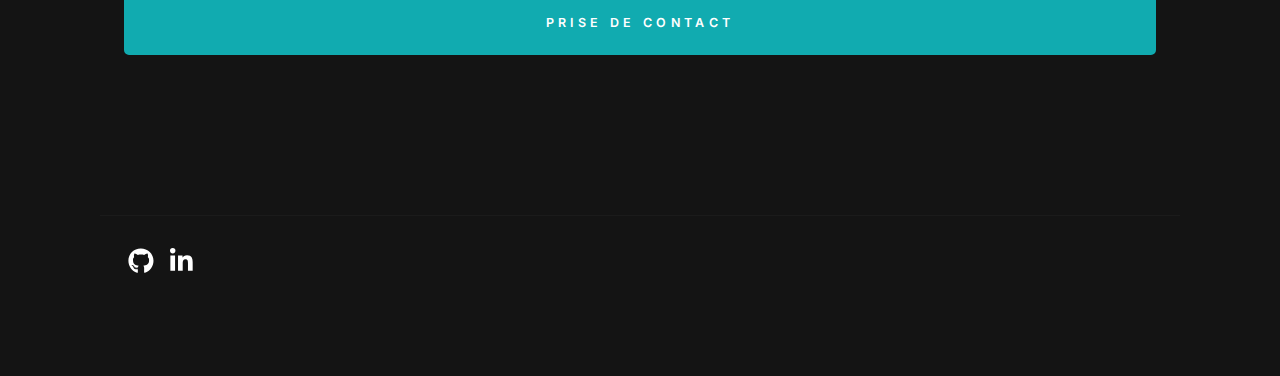
==== commit d9eb19b4: "maj index-2 du 3-01" ====
--- a/index.html
+++ b/index.html
@@ -259,7 +259,7 @@
                         <p class="resume-block__header-meta">
                             <span>BTS Assistant de Gestion PME/PMI</span> 
                             <span class="resume-block__header-date">
-                                Apôt 2012 - Juillet 2014 
+                                Août 2012 - Juillet 2014 
                             </span>
                         </p>
                     </div>
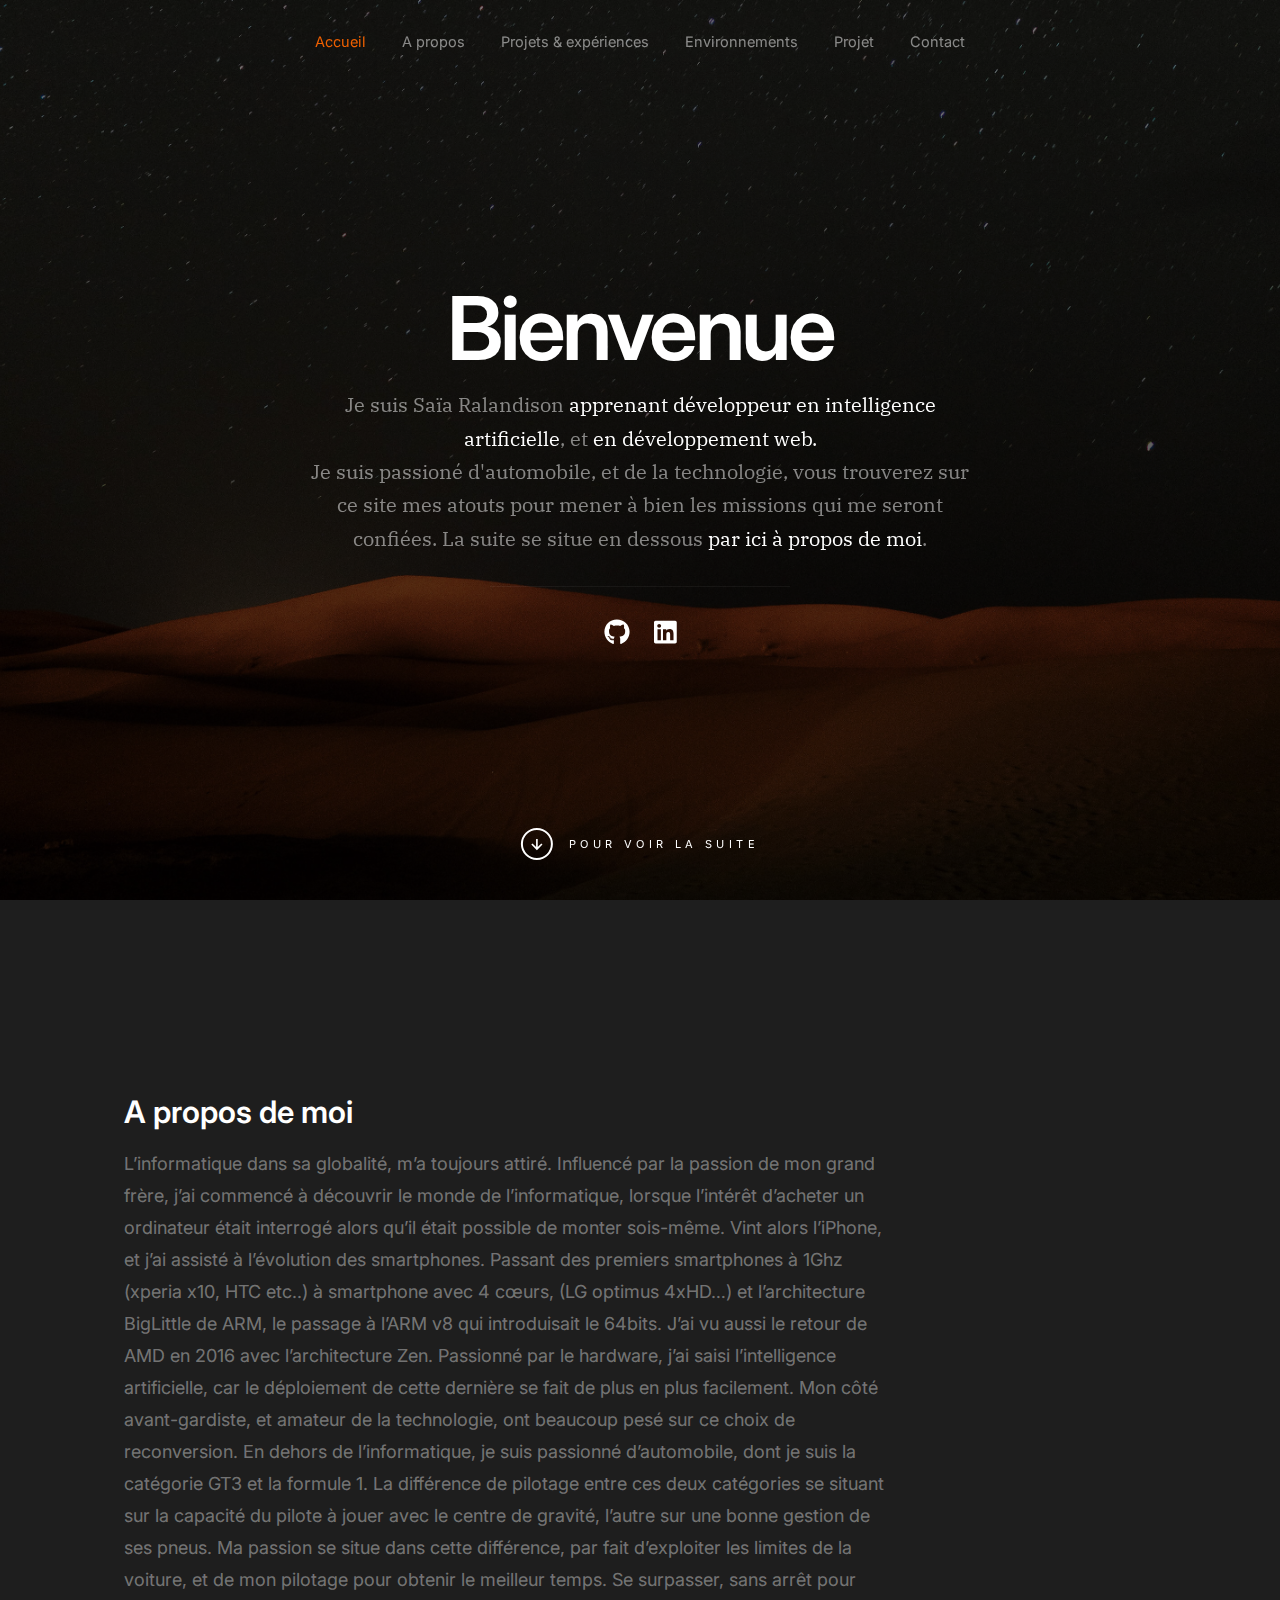
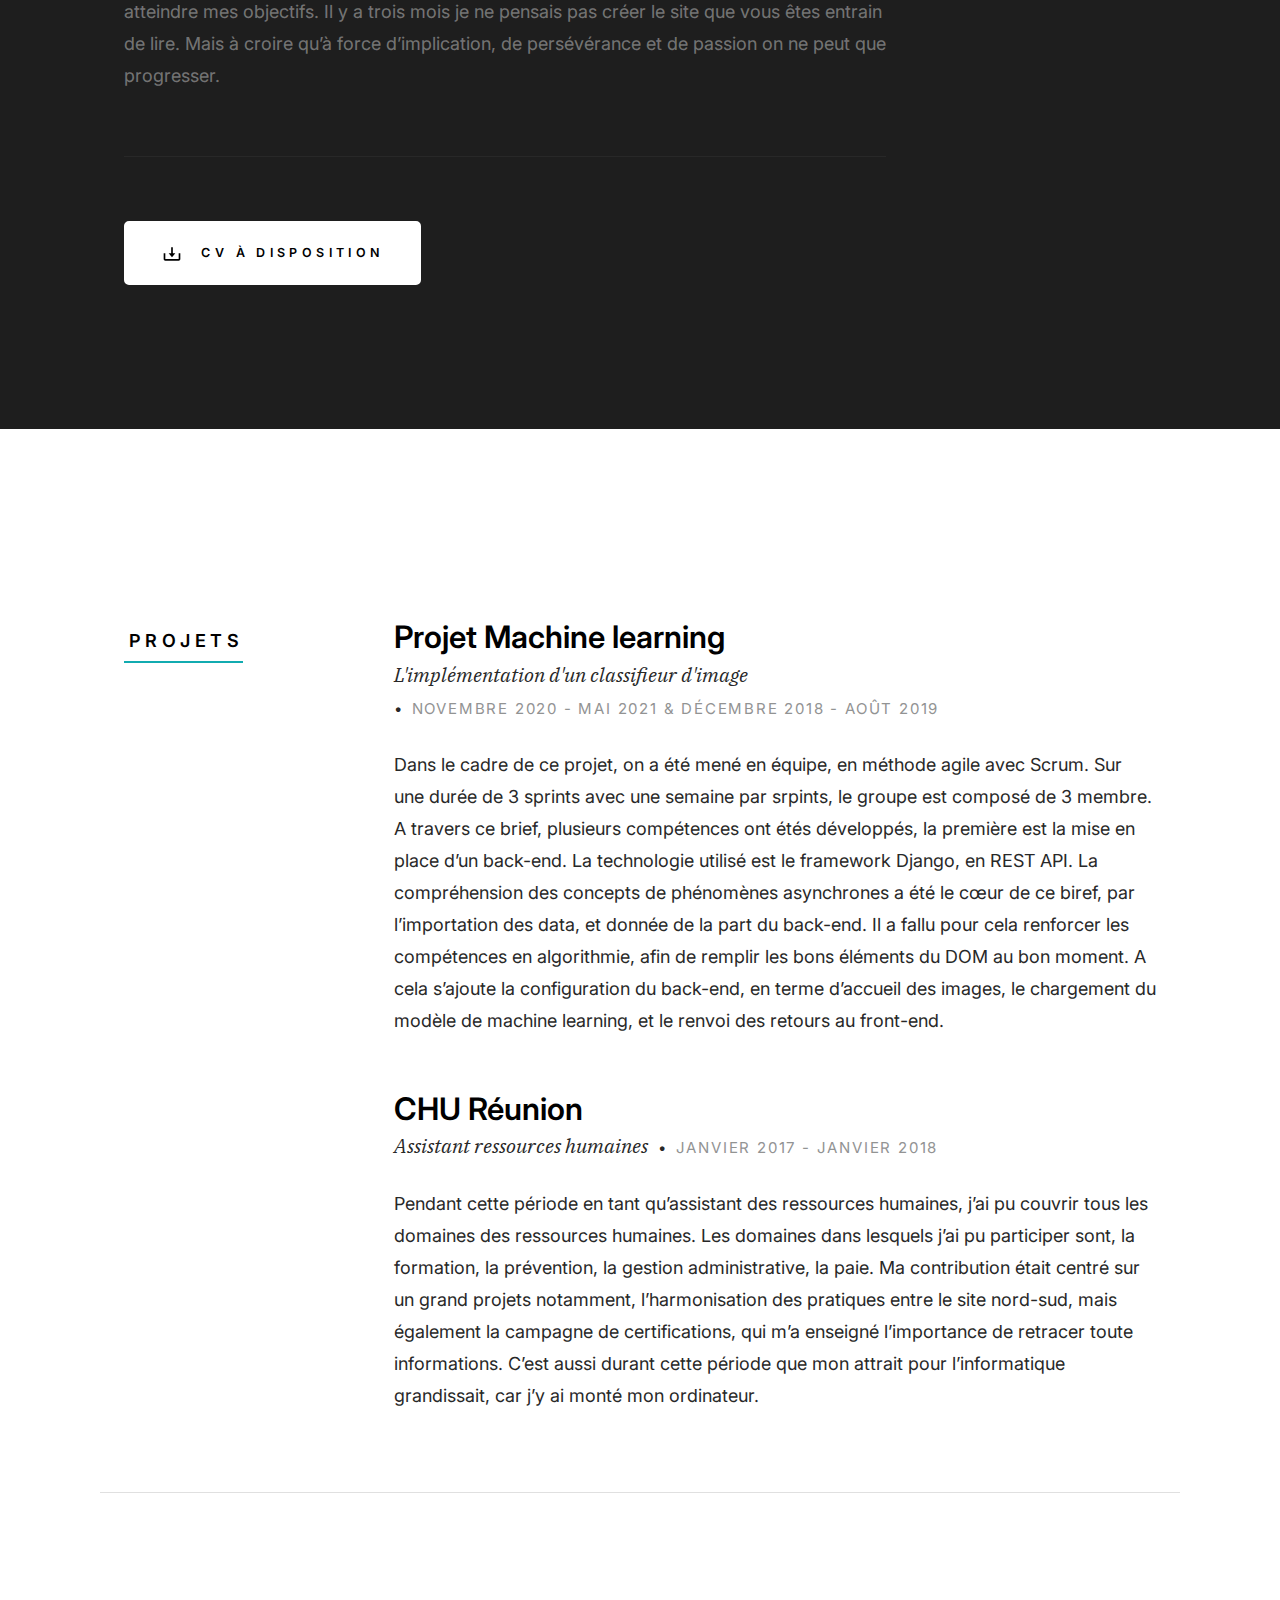
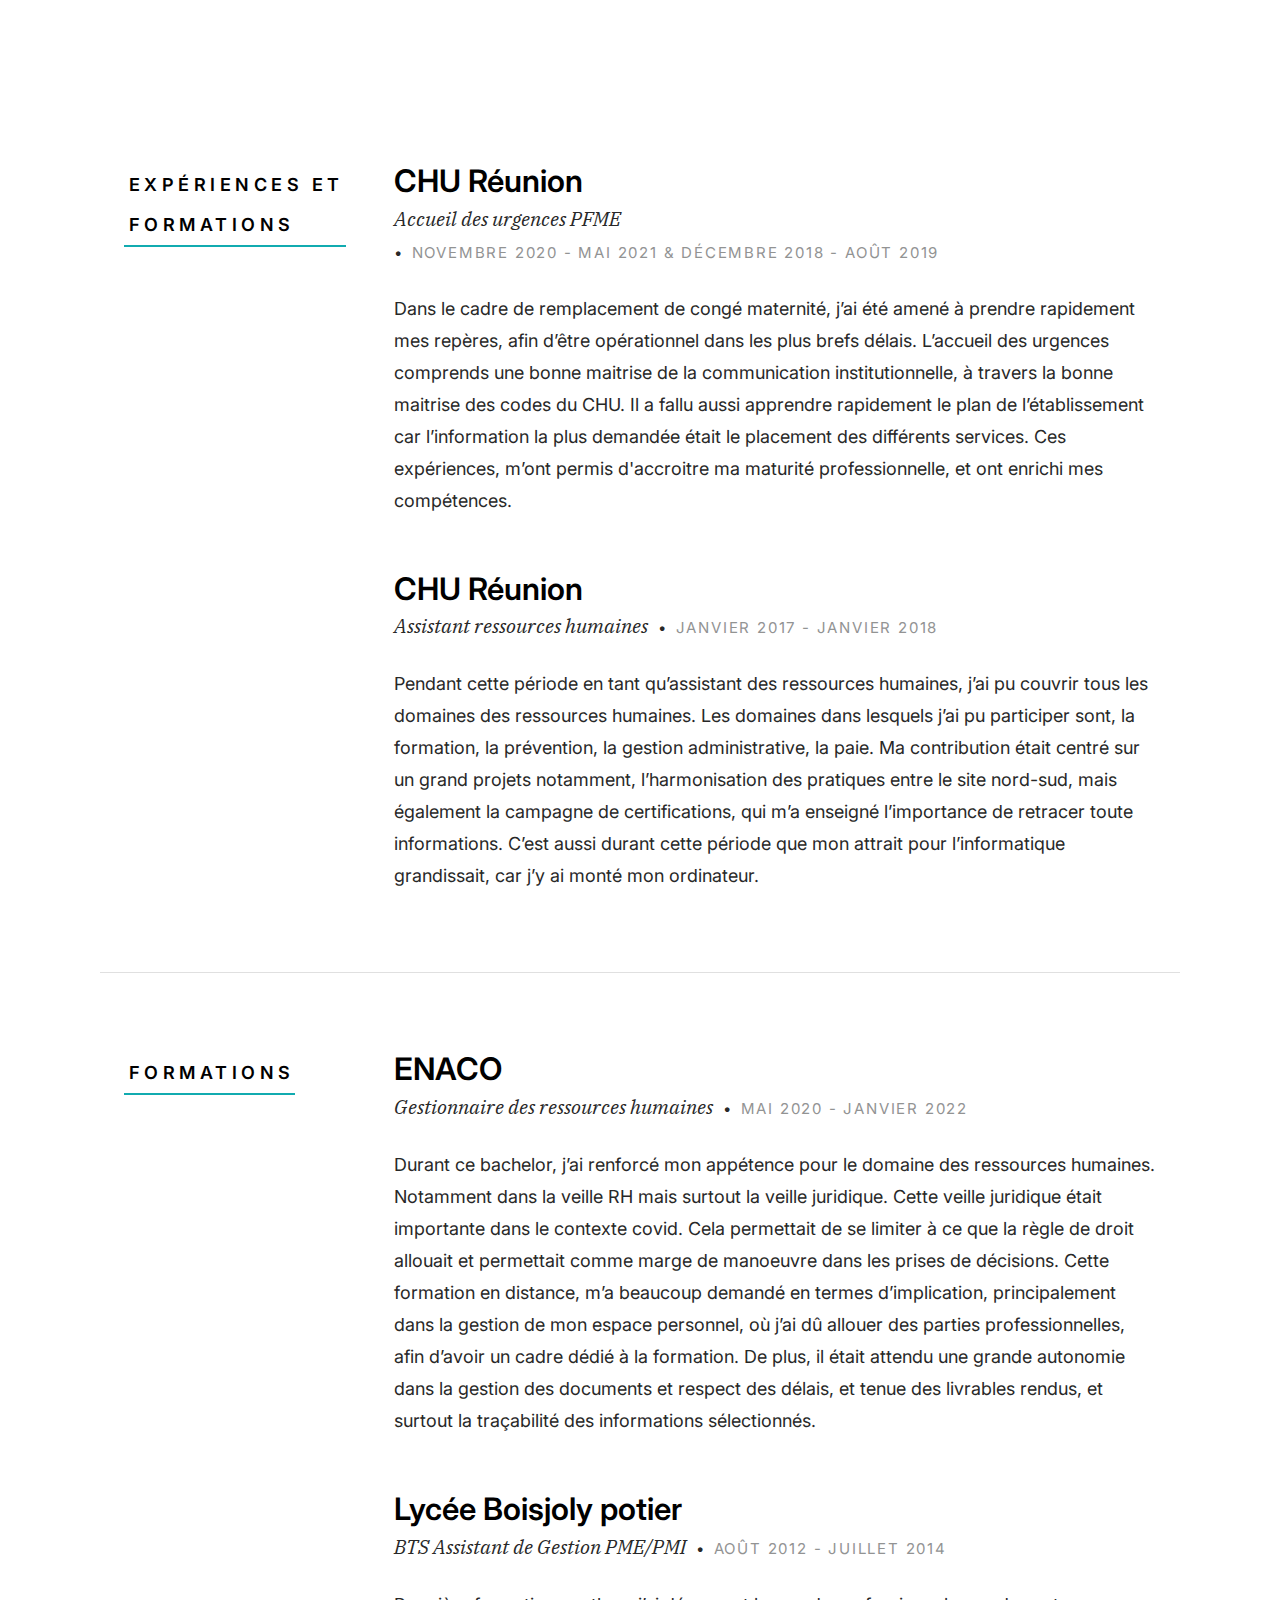
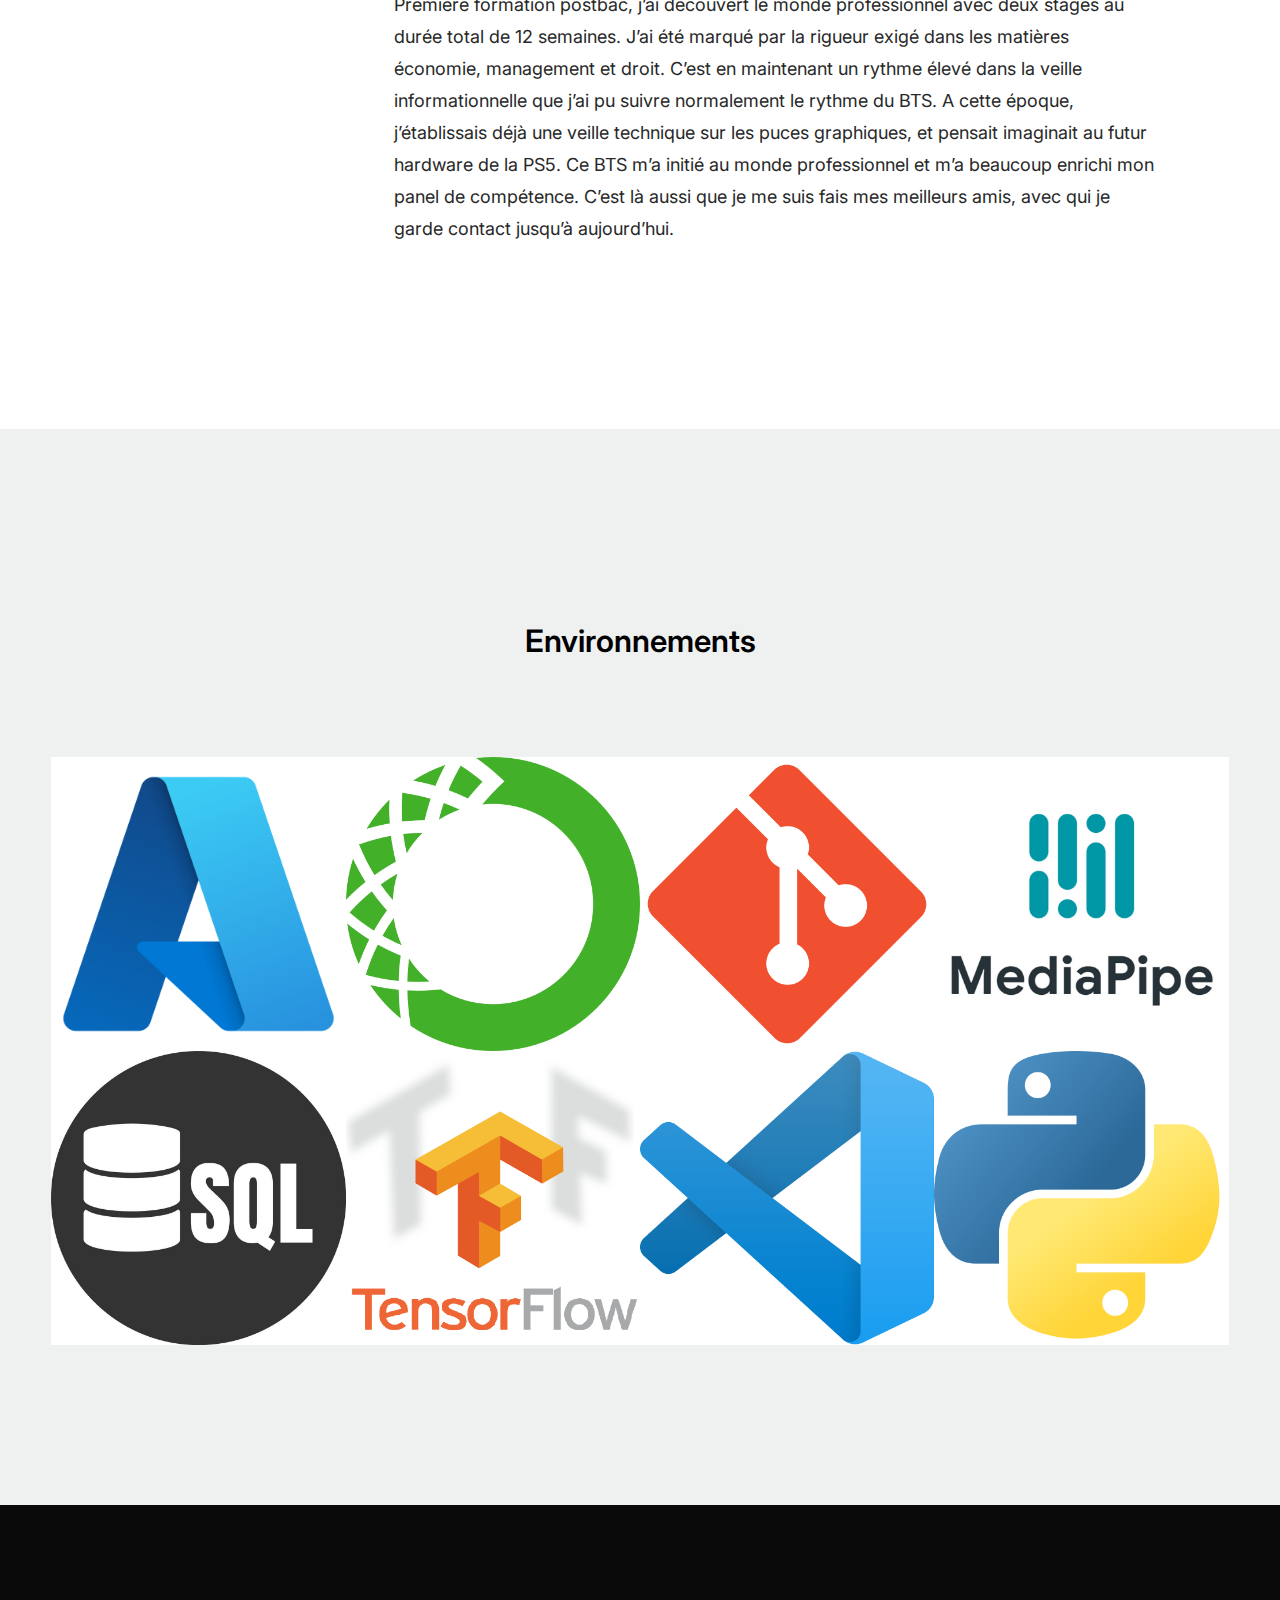
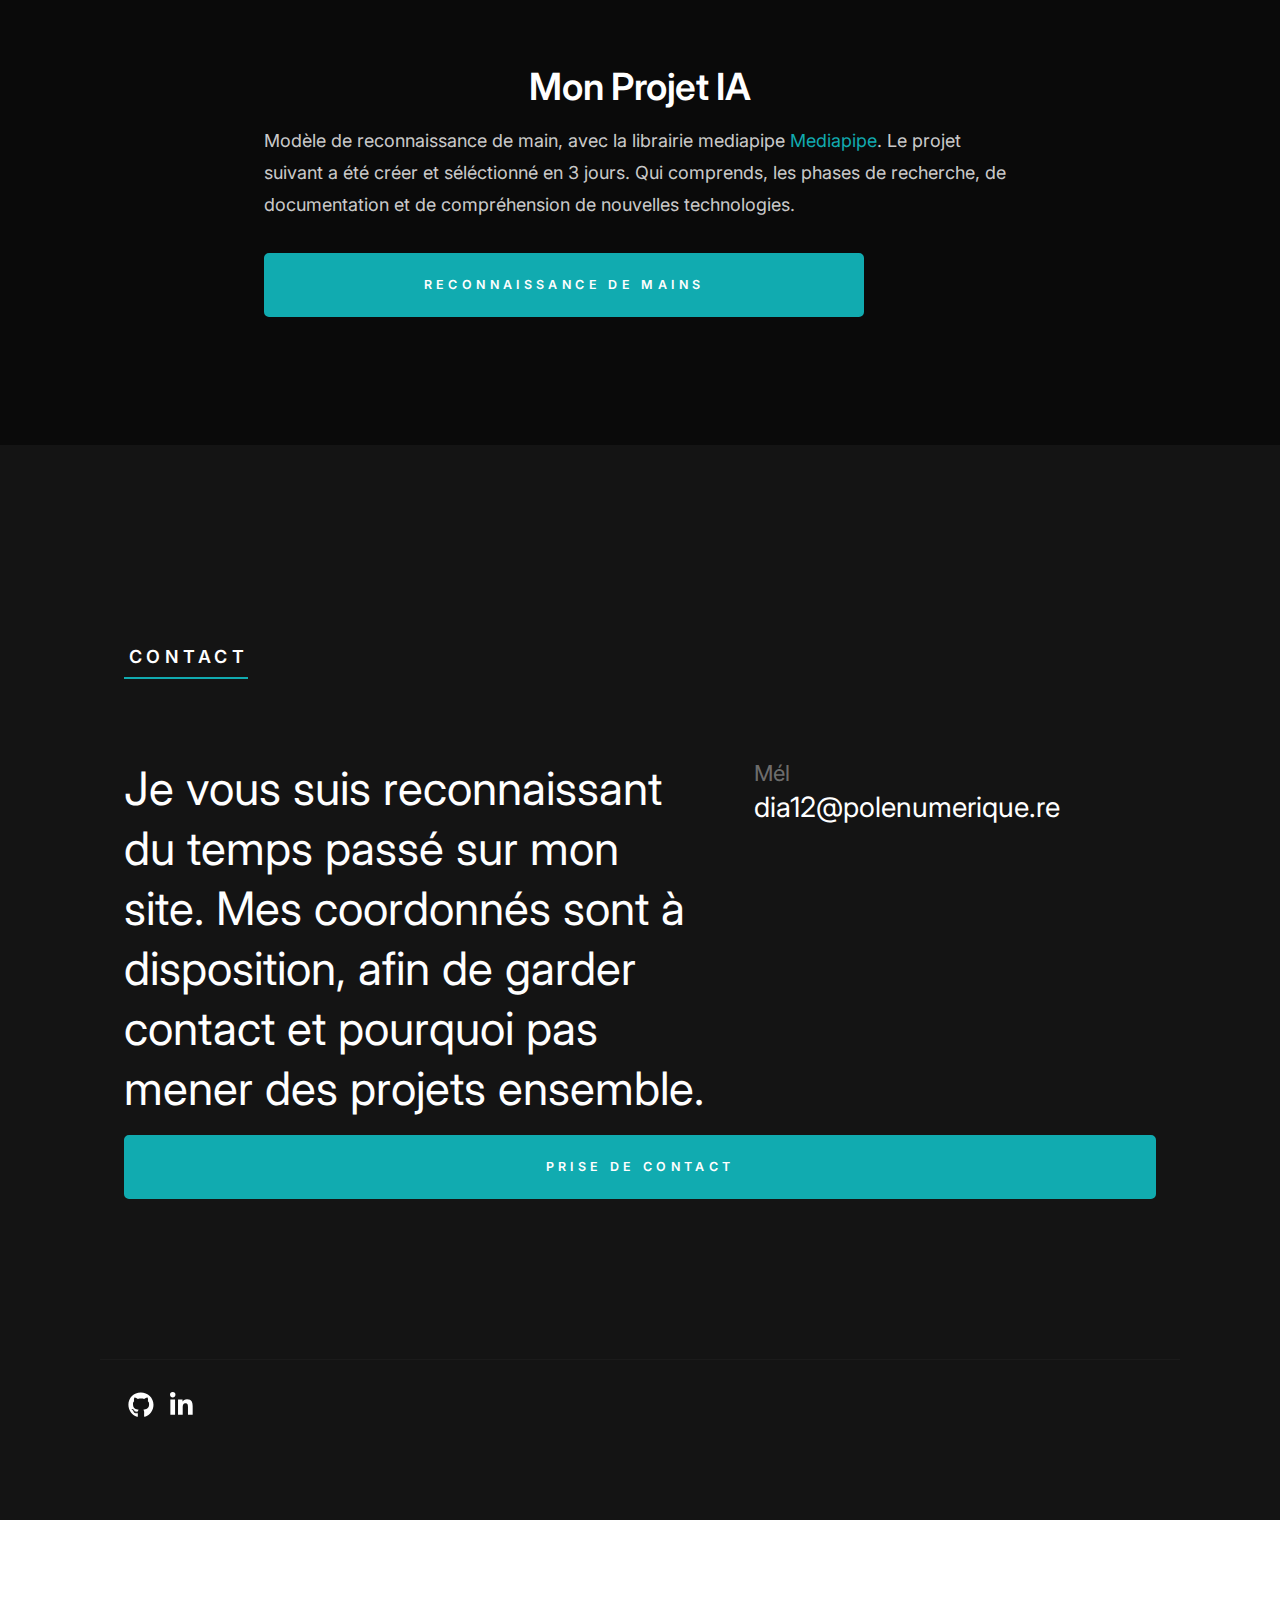
==== commit 3246204e: "Ajout de la partie projet" ====
--- a/index.html
+++ b/index.html
@@ -49,7 +49,7 @@
                 <ul>
                     <li class="current"><a class="smoothscroll" href="#hero">Accueil</a></li>
                     <li><a class="smoothscroll" href="#about">A propos</a></li>
-                    <li><a class="smoothscroll" href="#resume">Expériences et formations </a></li>
+                    <li><a class="smoothscroll" href="#resume">Projets & expériences </a></li>
                     <li><a class="smoothscroll" href="#portfolio">Environnements</a></li>
                     <li><a class="smoothscroll" href="#testimonials">Projet</a></li>
                     <li><a class="smoothscroll" href="#contact">Contact</a></li>
@@ -164,6 +164,62 @@
         </div> <!-- end row -->
 
     </section> <!-- end s-about -->
+ <!-- PROJET ================================================== -->
+    <!-- resume
+    ================================================== -->
+    <section id="resume" class="s-resume target-section">
+        
+        <div class="row s-resume__section">
+            <div class="column large-3 tab-12">
+                <h3 class="section-header-allcaps">Projets </h3>
+            </div>
+            <div class="column large-9 tab-12">
+                <div class="resume-block">
+
+                    <div class="resume-block__header">
+                        <h4 class="h3">Projet Machine learning </h4>
+                        <p class="resume-block__header-meta">
+                            <span>L'implémentation d'un classifieur d'image</span> 
+                            <span class="resume-block__header-date">
+                                Novembre 2020 - Mai 2021 
+                                & Décembre 2018 - Août 2019
+                            </span>
+                        </p>
+                    </div>
+
+                    <p>
+                        Dans le cadre de ce projet, on a été mené en équipe, en méthode agile avec Scrum. Sur une durée de 3 sprints avec une semaine par srpints, le groupe est composé de 3 membre.  
+                        A travers ce brief, plusieurs compétences ont étés développés, la première est la mise en place d’un back-end. La technologie utilisé est le framework Django, en REST API. 
+                        La compréhension des concepts de phénomènes asynchrones a été le cœur de ce biref, par l’importation des data, et donnée de la part du back-end. Il a fallu pour cela renforcer les compétences en algorithmie, afin de remplir les bons éléments du DOM au bon moment. A cela s’ajoute la configuration du back-end, en terme d’accueil des images, le chargement du modèle de machine learning, et le renvoi des retours au front-end. 
+
+                    </p>
+
+                </div> <!-- end resume-block -->
+
+                <div class="resume-block">
+
+                    <div class="resume-block__header">
+                        <h4 class="h3">CHU Réunion</h4>
+                        <p class="resume-block__header-meta">
+                            <span>Assistant ressources humaines</span> 
+                            <span class="resume-block__header-date">
+                                Janvier 2017 - Janvier 2018
+                            </span>
+                        </p>
+                    </div>
+
+                    <p>
+                        Pendant cette période en tant qu’assistant des ressources humaines, j’ai pu couvrir tous les domaines des ressources humaines. 
+                        Les domaines dans lesquels j’ai pu participer sont, la formation, la prévention, la gestion administrative, la paie. 
+                        Ma contribution était centré sur un grand projets notamment, l’harmonisation des pratiques entre le site nord-sud, 
+                        mais également la campagne de certifications, qui m’a enseigné l’importance de retracer toute informations. 
+                        C’est aussi durant cette période que mon attrait pour l’informatique grandissait, car j’y ai monté mon ordinateur. 
+                    </p>
+
+                </div> <!-- end resume-block -->
+
+            </div>
+        </div> <!-- s-resume__section -->
 
 
     <!-- resume
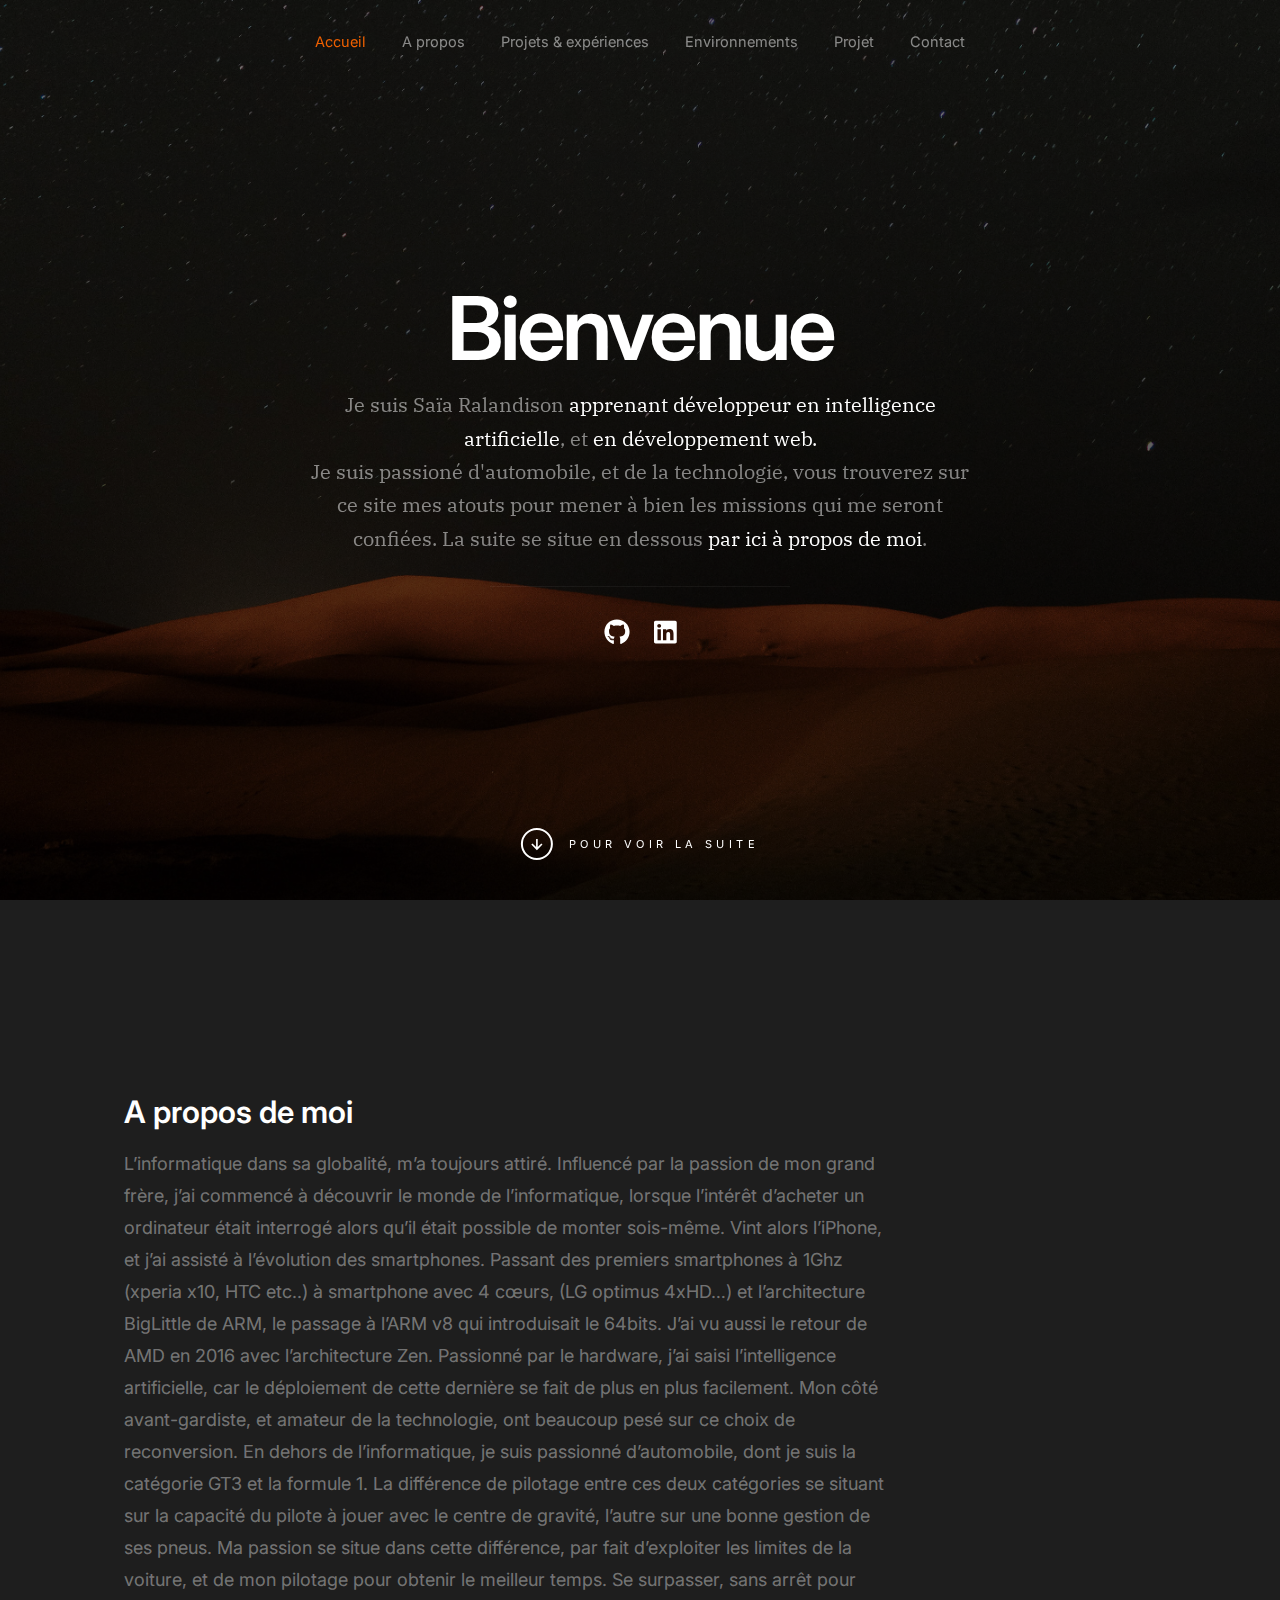
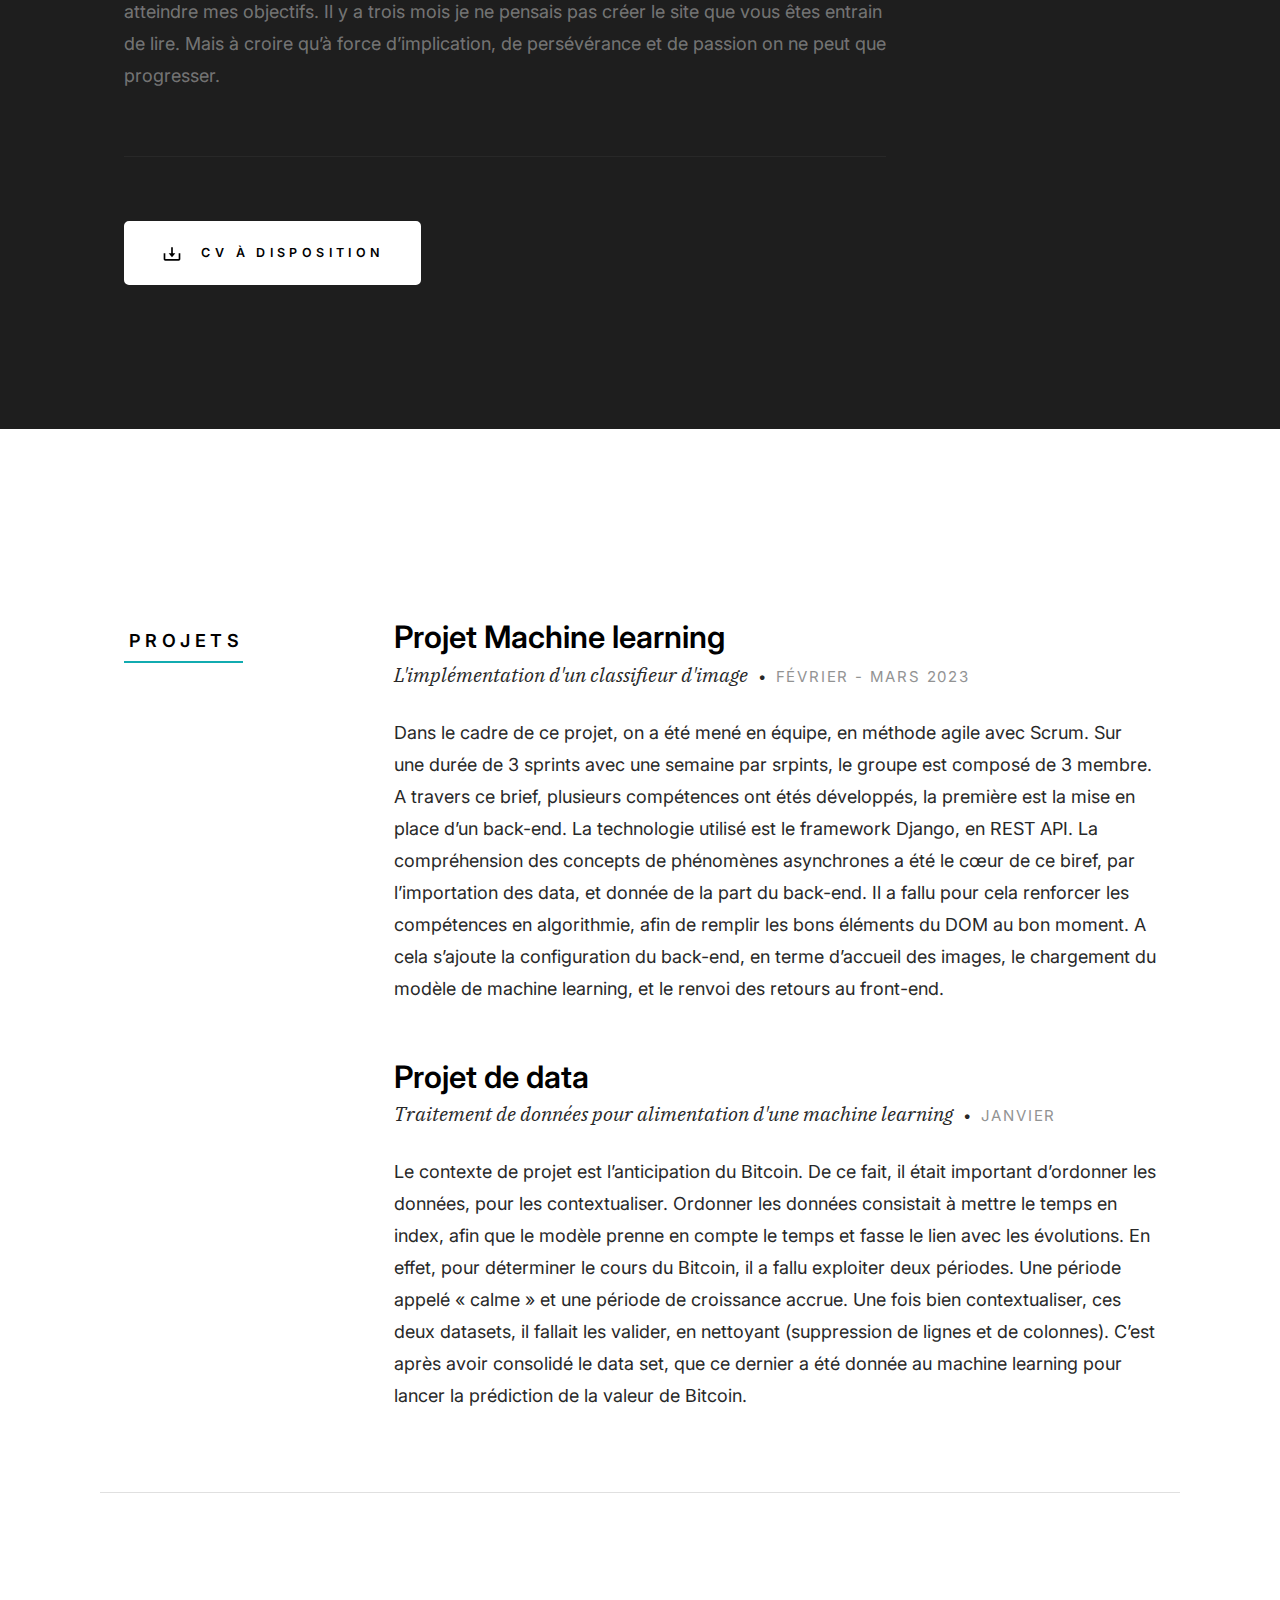
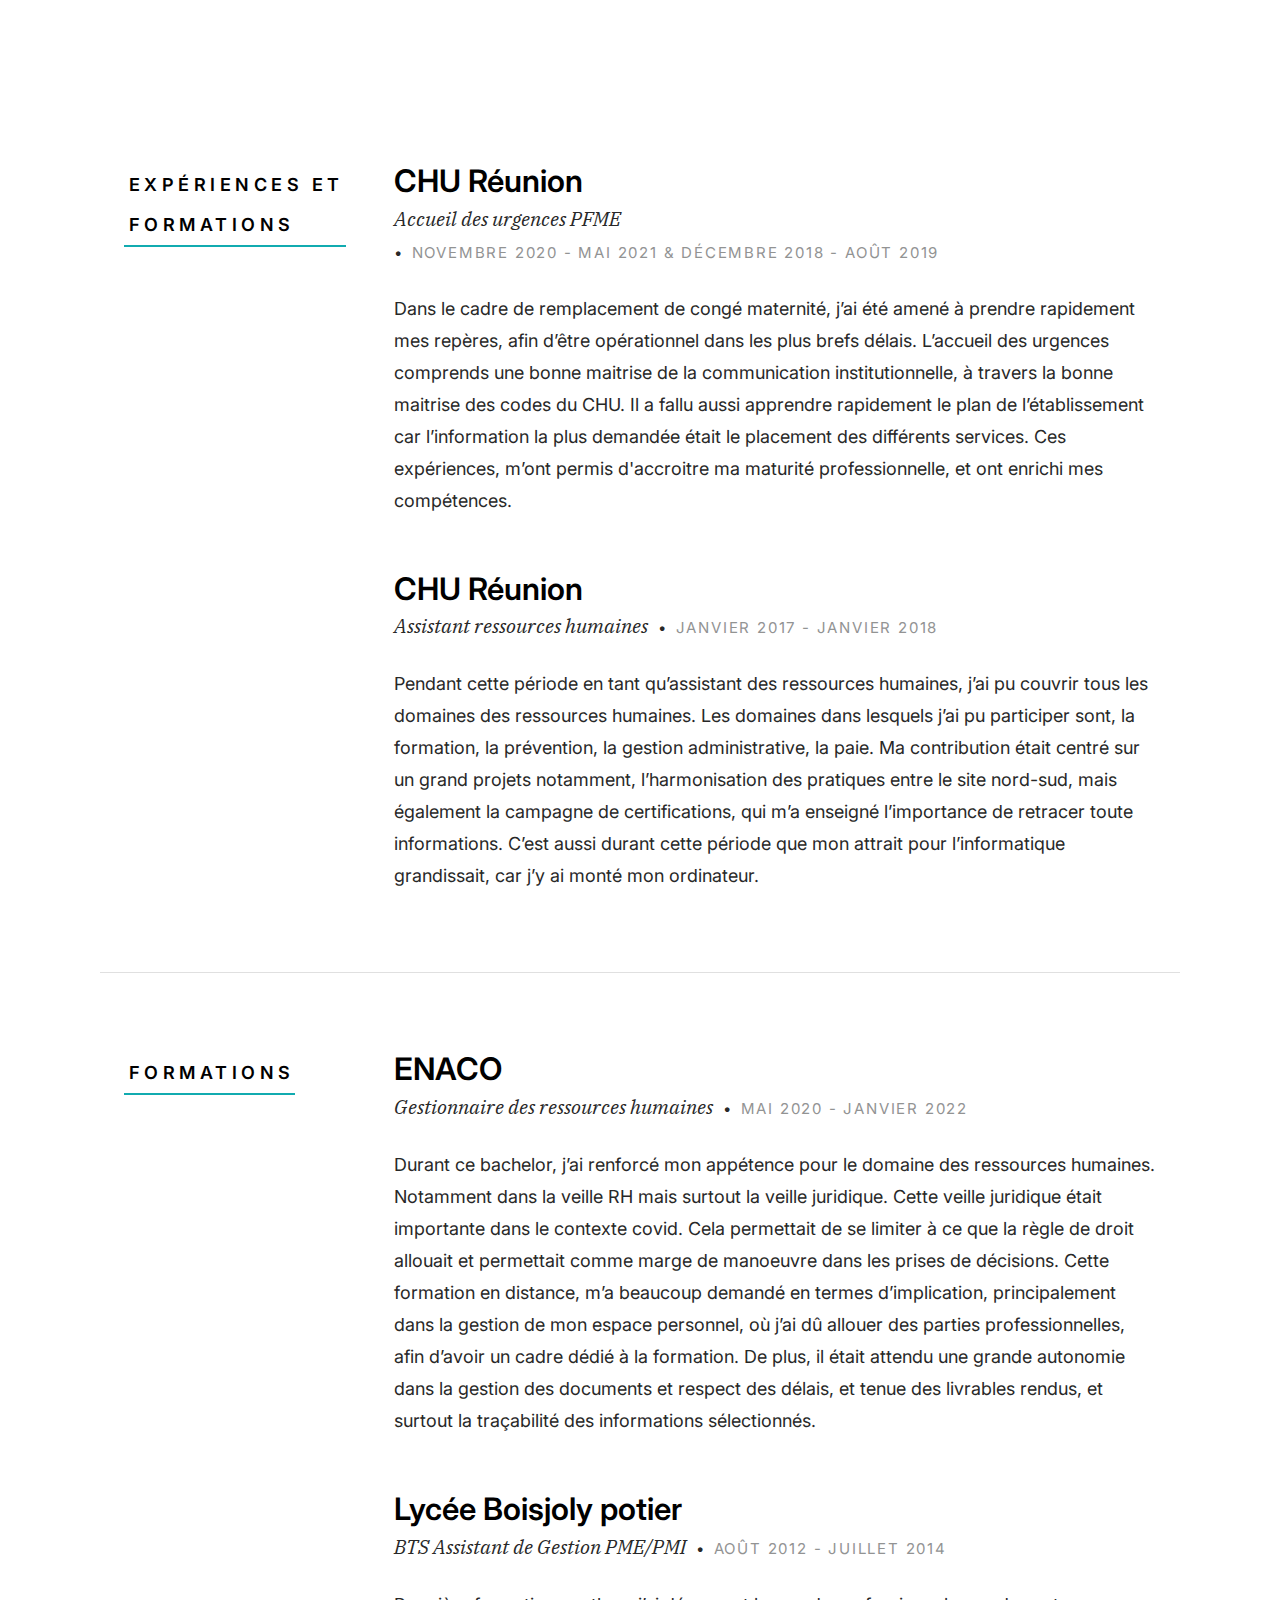
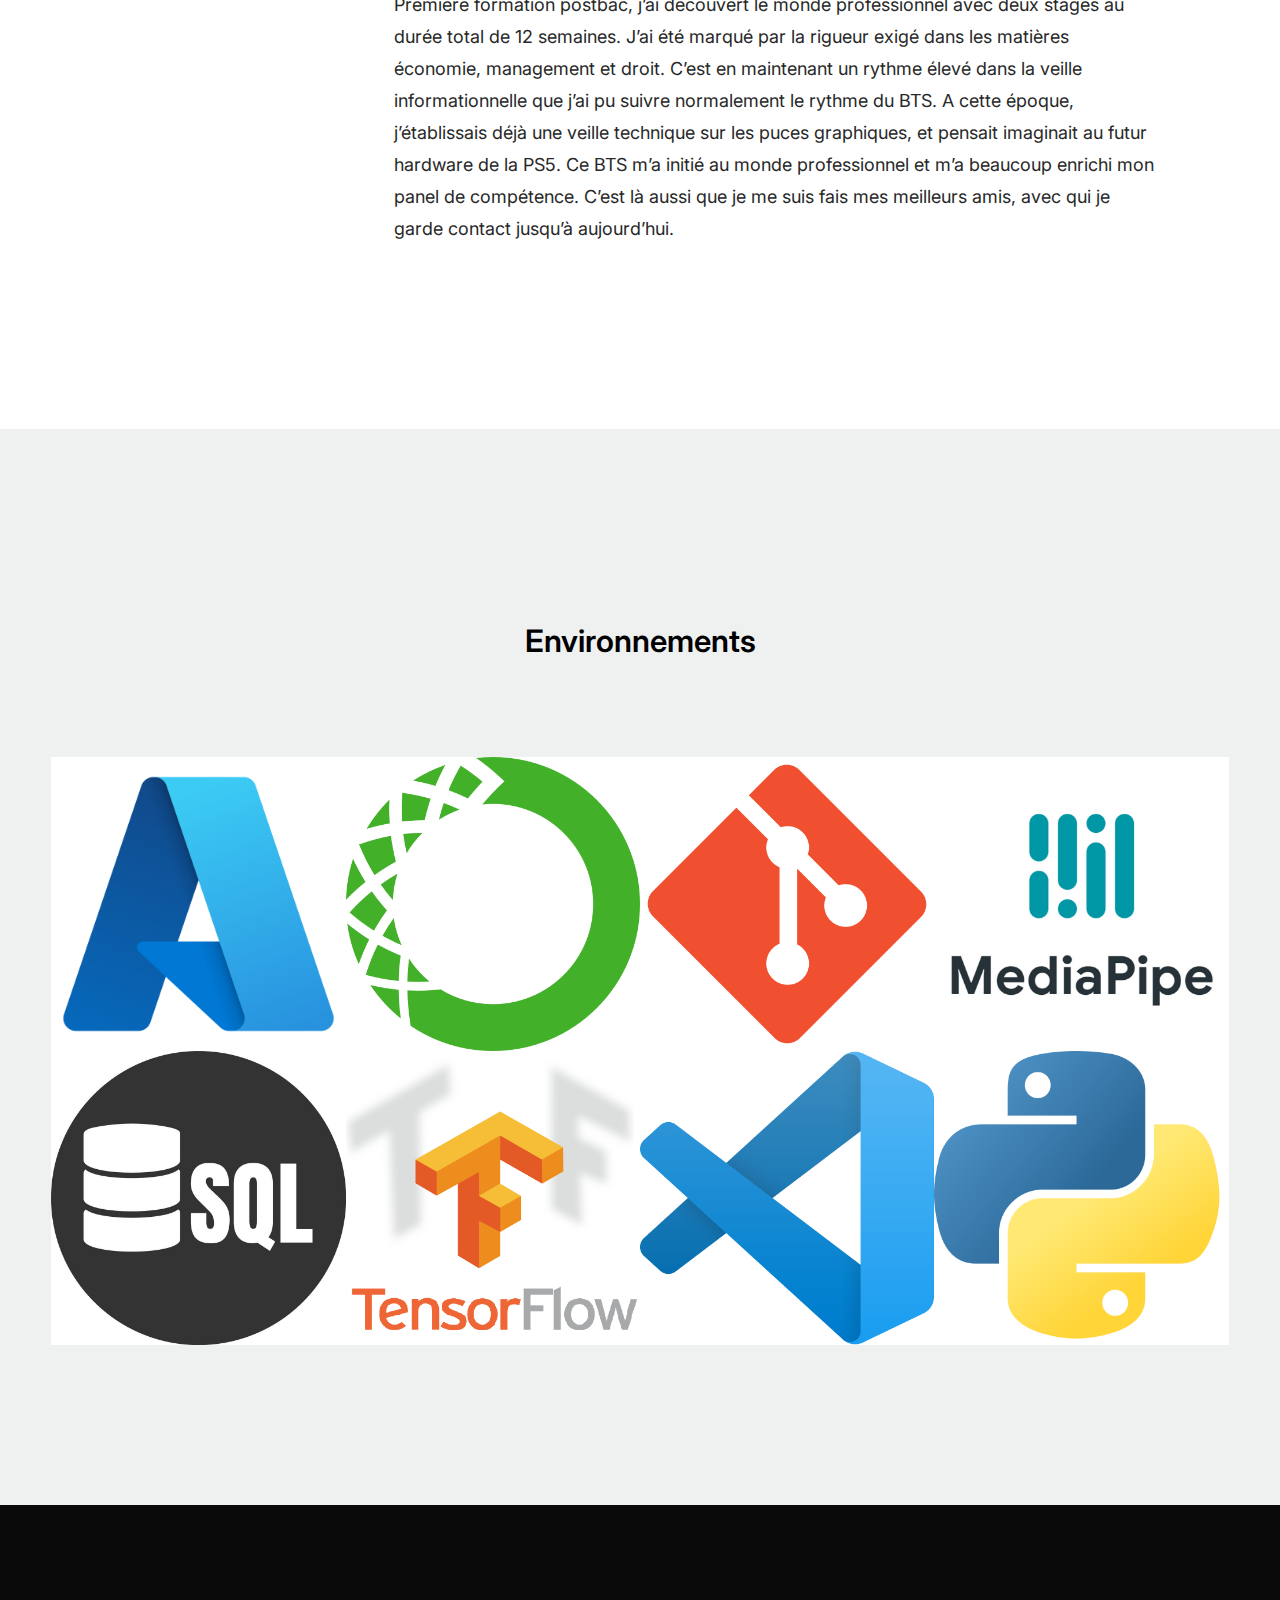
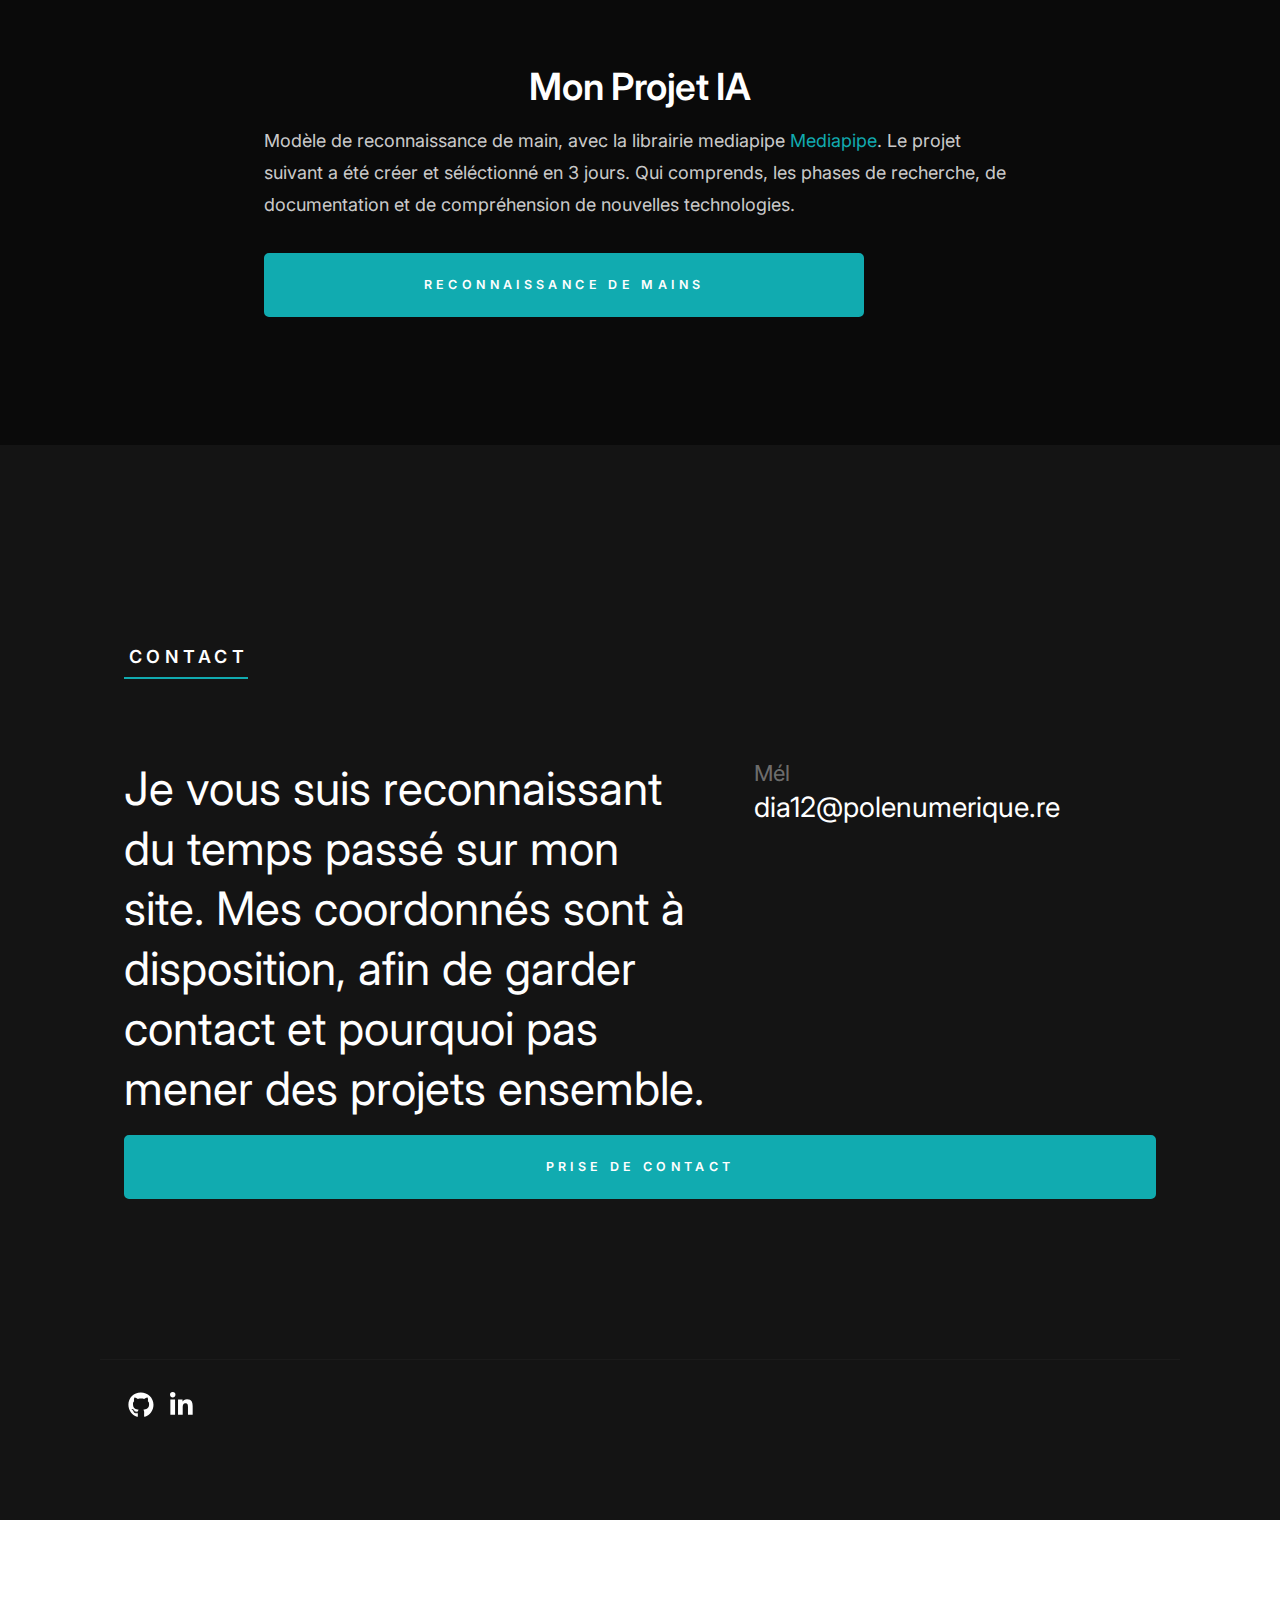
==== commit b00b508c: "Ajout de la partie projet 2" ====
--- a/index.html
+++ b/index.html
@@ -181,16 +181,19 @@
                         <p class="resume-block__header-meta">
                             <span>L'implémentation d'un classifieur d'image</span> 
                             <span class="resume-block__header-date">
-                                Novembre 2020 - Mai 2021 
-                                & Décembre 2018 - Août 2019
+                                Février - Mars 2023
                             </span>
                         </p>
                     </div>
 
                     <p>
-                        Dans le cadre de ce projet, on a été mené en équipe, en méthode agile avec Scrum. Sur une durée de 3 sprints avec une semaine par srpints, le groupe est composé de 3 membre.  
-                        A travers ce brief, plusieurs compétences ont étés développés, la première est la mise en place d’un back-end. La technologie utilisé est le framework Django, en REST API. 
-                        La compréhension des concepts de phénomènes asynchrones a été le cœur de ce biref, par l’importation des data, et donnée de la part du back-end. Il a fallu pour cela renforcer les compétences en algorithmie, afin de remplir les bons éléments du DOM au bon moment. A cela s’ajoute la configuration du back-end, en terme d’accueil des images, le chargement du modèle de machine learning, et le renvoi des retours au front-end. 
+                        Dans le cadre de ce projet, on a été mené en équipe, en méthode agile avec Scrum. Sur une durée de 3 sprints avec une semaine par srpints, 
+                        le groupe est composé de 3 membre.  
+                        A travers ce brief, plusieurs compétences ont étés développés, la première est la mise en place d’un back-end. 
+                        La technologie utilisé est le framework Django, en REST API. 
+                        La compréhension des concepts de phénomènes asynchrones a été le cœur de ce biref, par l’importation des data, et donnée de la part du back-end. 
+                        Il a fallu pour cela renforcer les compétences en algorithmie, afin de remplir les bons éléments du DOM au bon moment. 
+                        A cela s’ajoute la configuration du back-end, en terme d’accueil des images, le chargement du modèle de machine learning, et le renvoi des retours au front-end. 
 
                     </p>
 
@@ -199,21 +202,24 @@
                 <div class="resume-block">
 
                     <div class="resume-block__header">
-                        <h4 class="h3">CHU Réunion</h4>
+                        <h4 class="h3">Projet de data</h4>
                         <p class="resume-block__header-meta">
-                            <span>Assistant ressources humaines</span> 
+                            <span>Traitement de données pour alimentation d'une machine learning</span> 
                             <span class="resume-block__header-date">
-                                Janvier 2017 - Janvier 2018
+                                Janvier
                             </span>
                         </p>
                     </div>
 
                     <p>
-                        Pendant cette période en tant qu’assistant des ressources humaines, j’ai pu couvrir tous les domaines des ressources humaines. 
-                        Les domaines dans lesquels j’ai pu participer sont, la formation, la prévention, la gestion administrative, la paie. 
-                        Ma contribution était centré sur un grand projets notamment, l’harmonisation des pratiques entre le site nord-sud, 
-                        mais également la campagne de certifications, qui m’a enseigné l’importance de retracer toute informations. 
-                        C’est aussi durant cette période que mon attrait pour l’informatique grandissait, car j’y ai monté mon ordinateur. 
+                        Le contexte de projet est l’anticipation du Bitcoin. De ce fait, il était important d’ordonner les données, pour les contextualiser. 
+                        Ordonner les données consistait à mettre le temps en index, afin que le modèle prenne en compte le temps et fasse le lien avec les évolutions. 
+                        En effet, pour déterminer le cours du Bitcoin, il a fallu exploiter deux périodes. 
+                        Une période appelé « calme » et une période de croissance accrue. Une fois bien contextualiser, ces deux datasets, il fallait les valider, 
+                        en nettoyant (suppression de lignes et de colonnes). 
+                        C’est après avoir consolidé le data set, que ce dernier a été donnée au machine learning pour lancer la prédiction de la valeur de Bitcoin.  
+
+
                     </p>
 
                 </div> <!-- end resume-block -->
